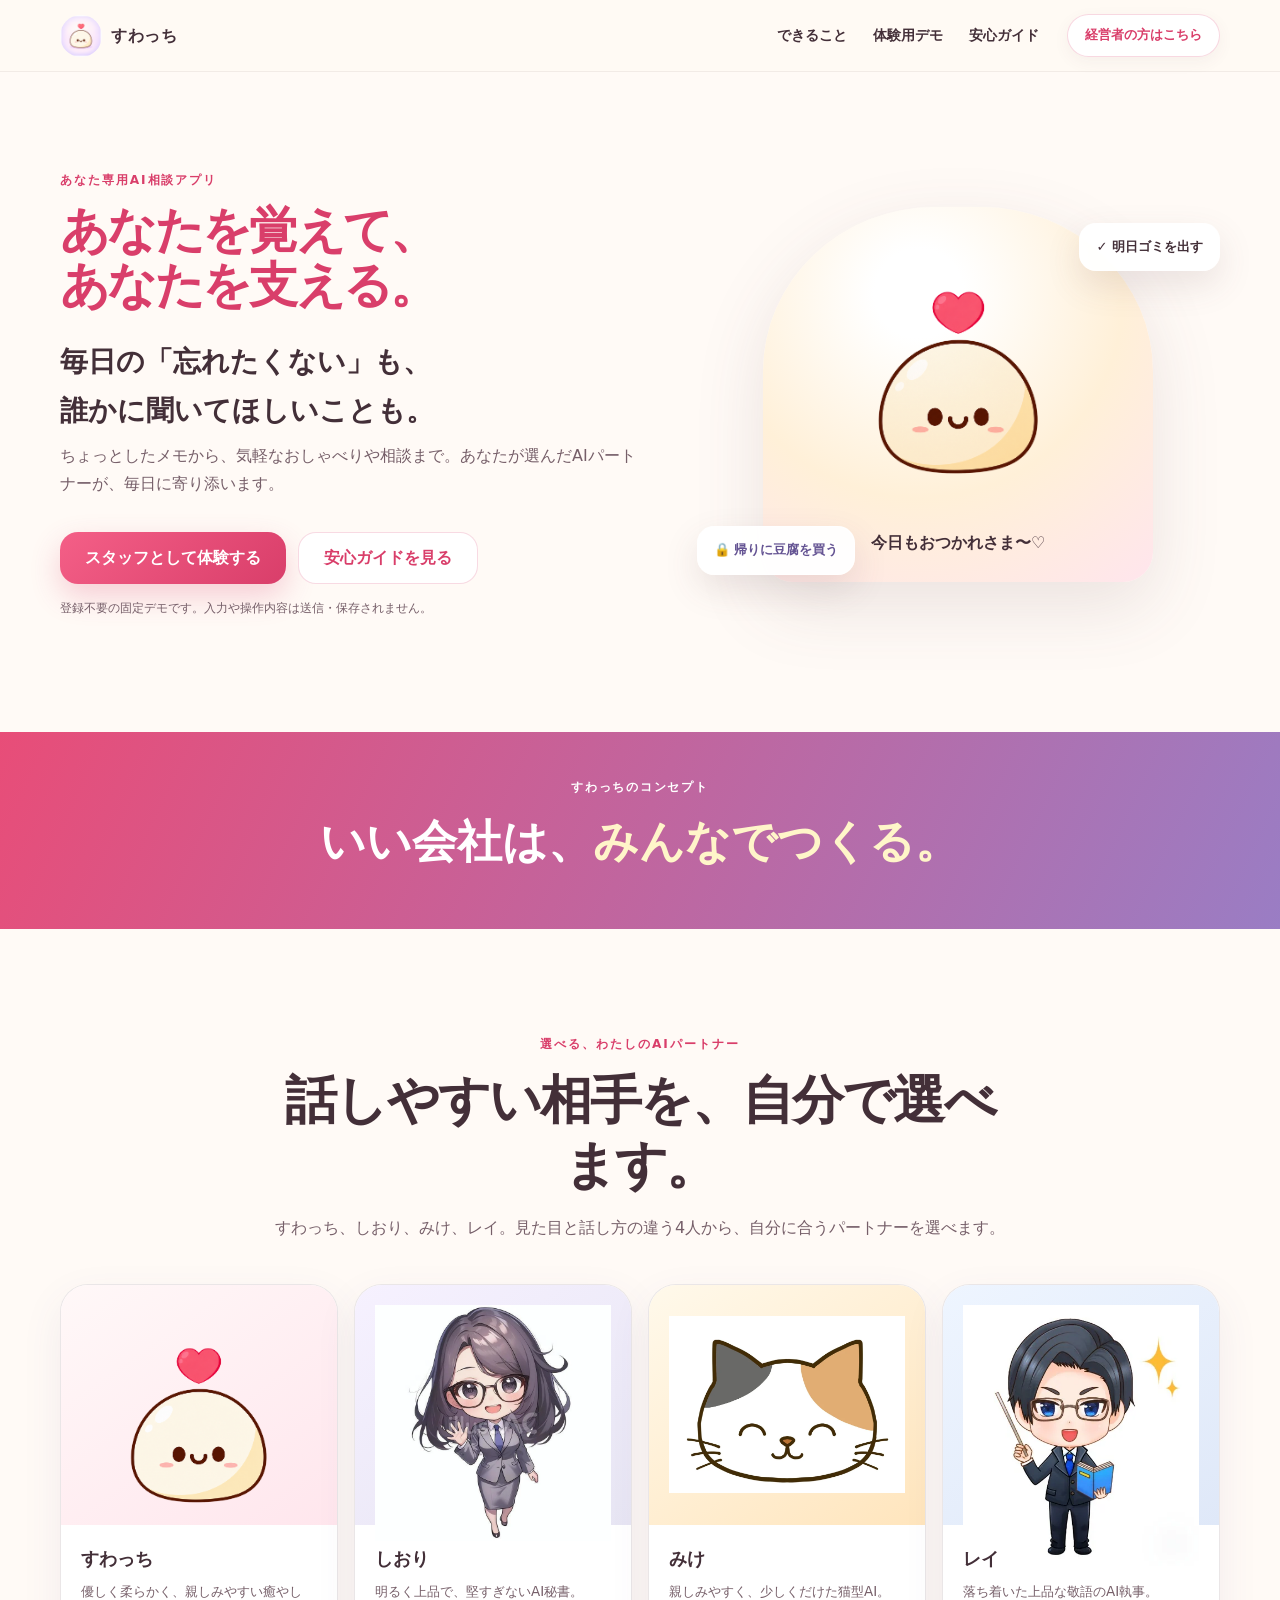
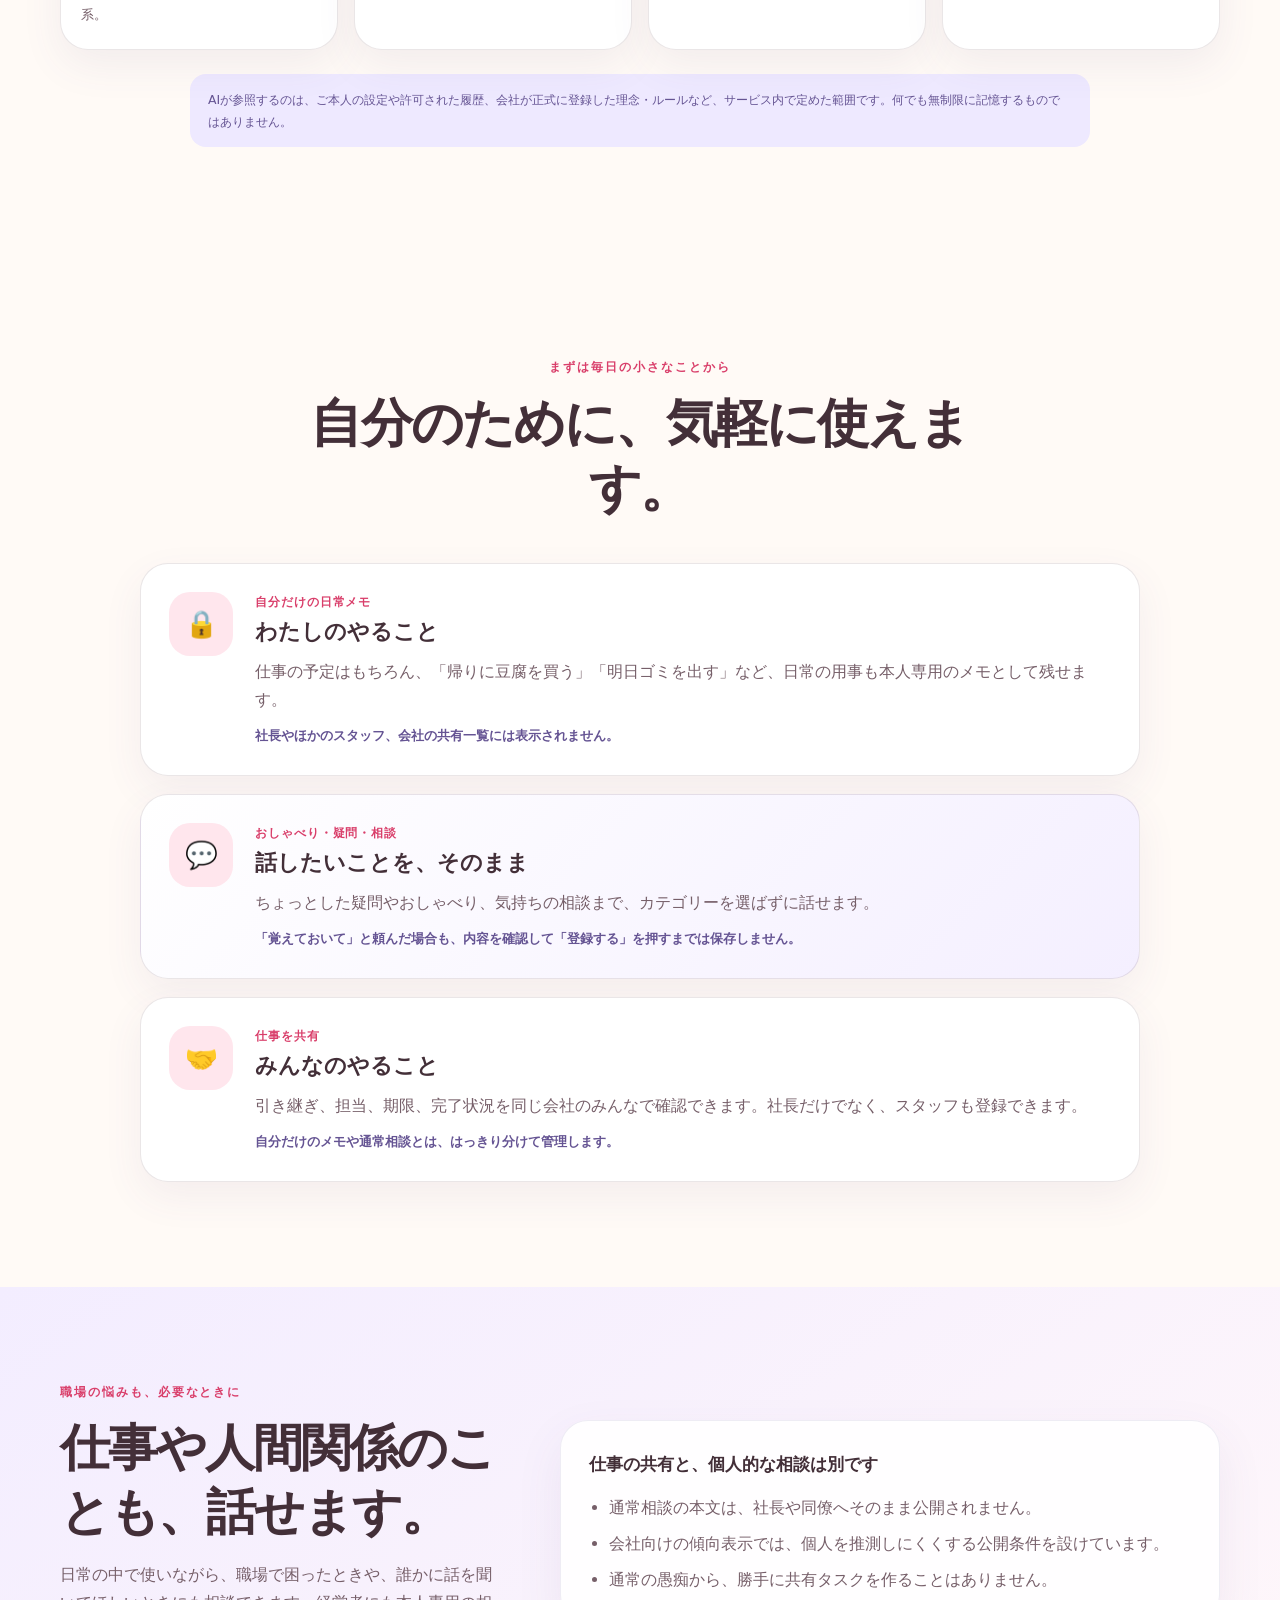
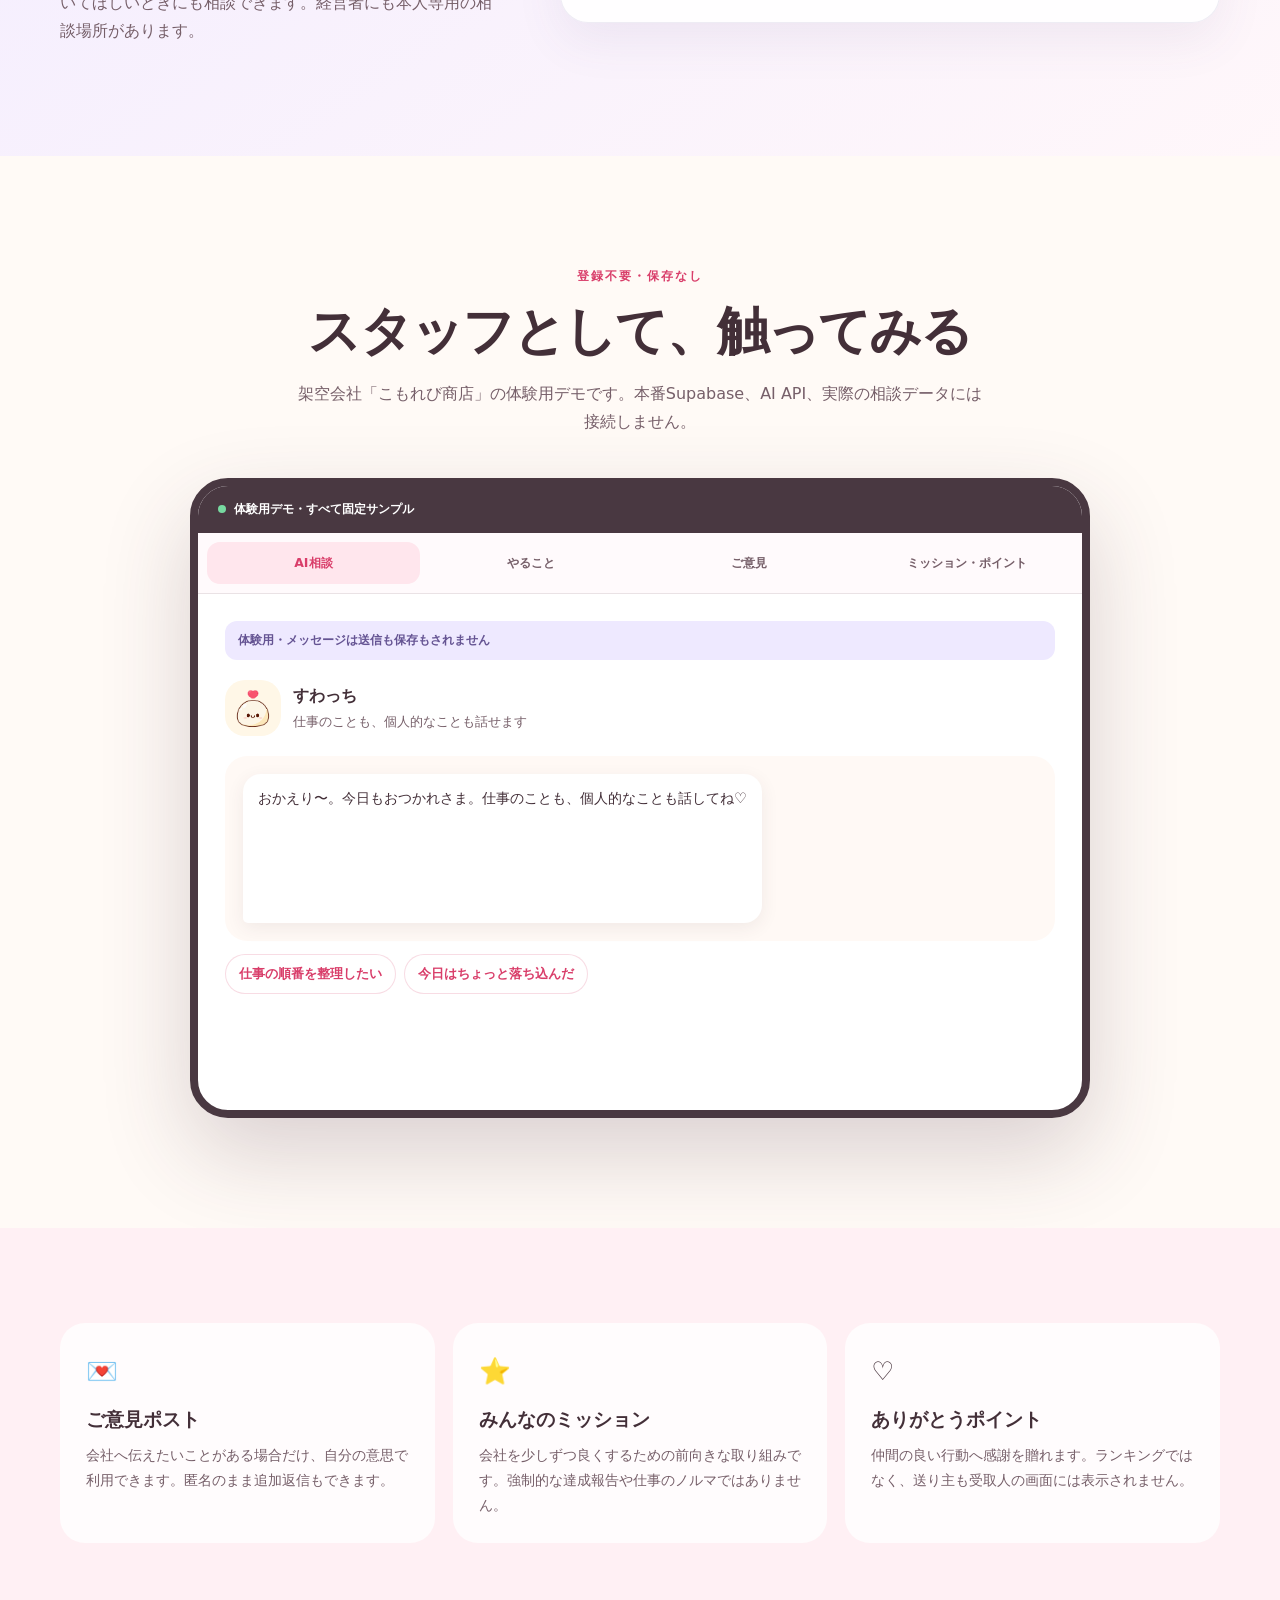
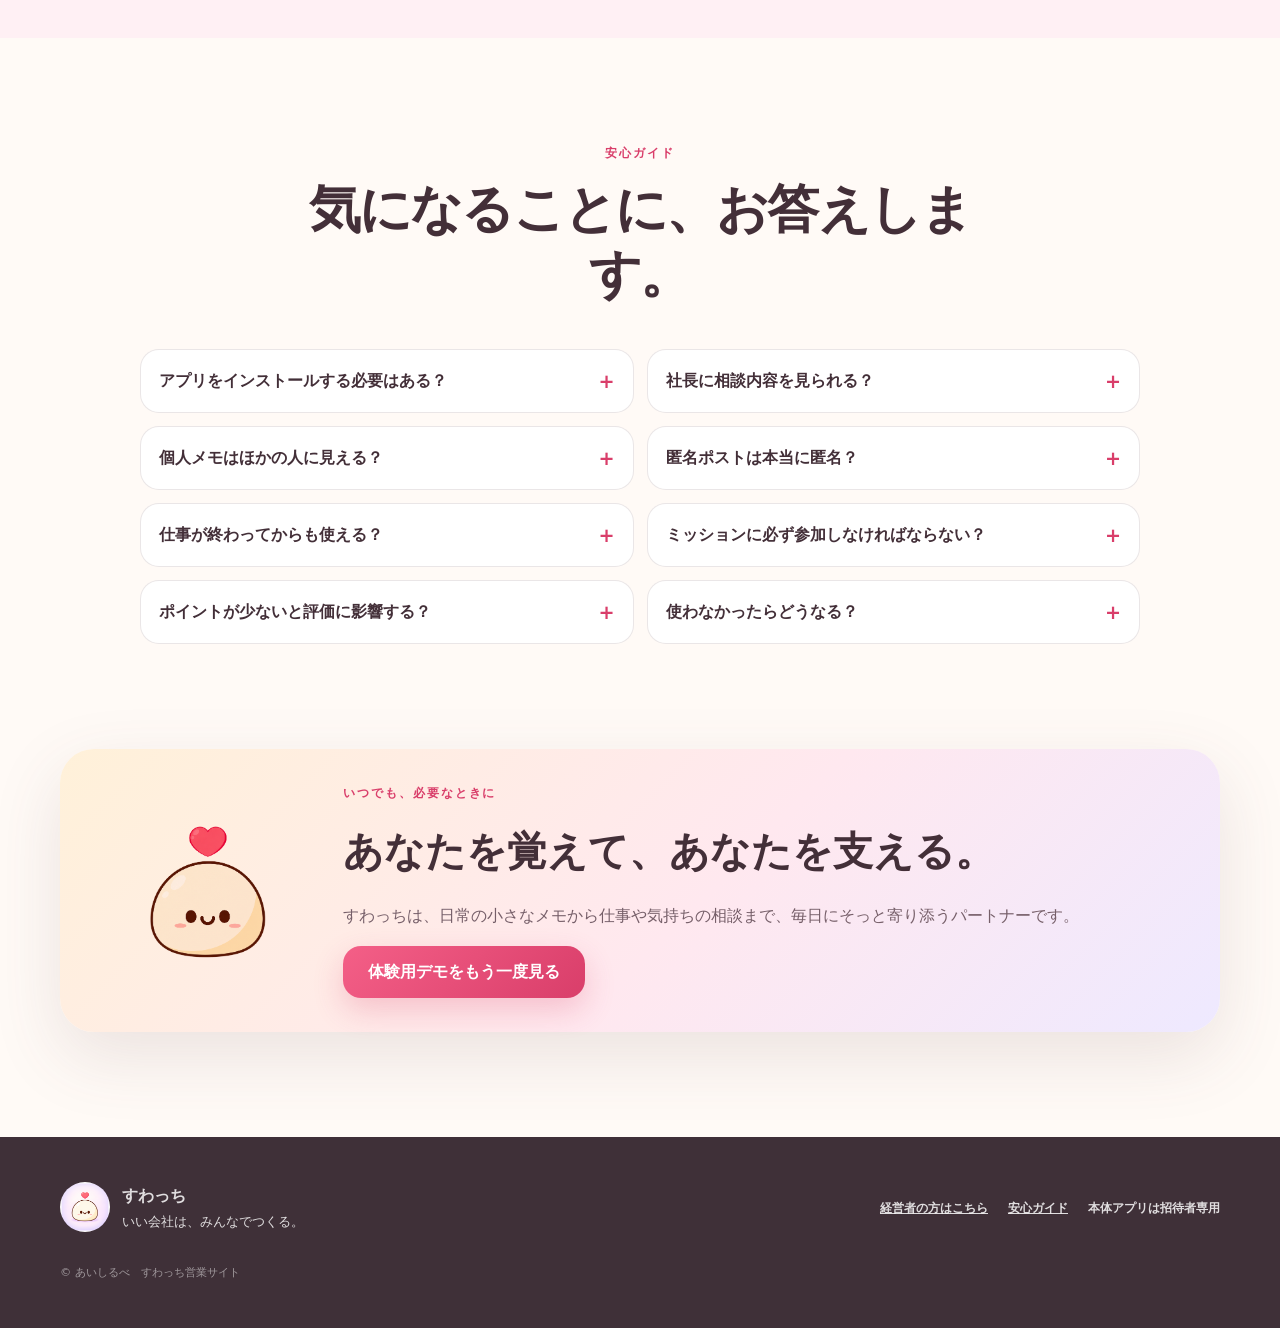
==== public/staff/index.html @ 3ebd3de8 "Refresh sales site around personal AI partner" ====
<!doctype html>
<html lang="ja">
  <head>
    <meta charset="utf-8" />
    <meta name="viewport" content="width=device-width, initial-scale=1, viewport-fit=cover" />
    <title>スタッフのみなさまへ｜あなた専用AI相談アプリ すわっち</title>
    <meta name="description" content="あなたを覚えて、あなたを支える。日常のメモ、気軽なおしゃべりや相談、仕事の共有を、選べるAIパートナーとひとつに。" />
    <meta name="theme-color" content="#fff8f4" />
    <meta property="og:type" content="website" />
    <meta property="og:locale" content="ja_JP" />
    <meta property="og:title" content="すわっち｜あなたを覚えて、あなたを支える。" />
    <meta property="og:description" content="忘れたくないことも、誰かに聞いてほしいことも。あなた専用のAIパートナーが毎日に寄り添います。" />
    <meta property="og:image" content="../assets/icon-512.png" />
    <link rel="icon" href="../assets/icon-192.png" />
    <link rel="apple-touch-icon" href="../assets/apple-touch-icon.png" />
    <link rel="stylesheet" href="../styles.css" />
    <script src="./staff-demo.js" defer></script>
  </head>
  <body class="staff-page">
    <header class="site-header staff-header">
      <a class="brand" href="#top" aria-label="スタッフ向け案内のトップへ">
        <img src="../assets/icon-192.png" alt="" />
        <span>すわっち</span>
      </a>
      <nav aria-label="スタッフ向け案内">
        <a href="#staff-features">できること</a>
        <a href="#staff-demo">体験用デモ</a>
        <a href="#staff-faq">安心ガイド</a>
      </nav>
      <a class="header-staff-link" href="../">経営者の方はこちら</a>
    </header>

    <main id="top">
      <section class="staff-hero section-shell">
        <div class="staff-hero-copy">
          <p class="eyebrow">あなた専用AI相談アプリ</p>
          <h1>あなたを覚えて、<br />あなたを支える。</h1>
          <p class="staff-hero-lead">毎日の「忘れたくない」も、<br />誰かに聞いてほしいことも。</p>
          <p class="staff-hero-note">ちょっとしたメモから、気軽なおしゃべりや相談まで。あなたが選んだAIパートナーが、毎日に寄り添います。</p>
          <div class="hero-actions">
            <a class="primary-cta" href="#staff-demo">スタッフとして体験する</a>
            <a class="secondary-cta" href="#staff-faq">安心ガイドを見る</a>
          </div>
          <p class="staff-demo-note">登録不要の固定デモです。入力や操作内容は送信・保存されません。</p>
        </div>
        <div class="staff-hero-visual" aria-hidden="true">
          <div class="staff-mascot-card"><img src="../assets/suwacchi-mascot.png" alt="" /><span>今日もおつかれさま〜♡</span></div>
          <div class="staff-float-card staff-float-task">✓ 明日ゴミを出す</div>
          <div class="staff-float-card staff-float-private">🔒 帰りに豆腐を買う</div>
        </div>
      </section>

      <section class="brand-statement">
        <p>すわっちのコンセプト</p>
        <h2>いい会社は、<span class="brand-emphasis">みんなでつくる。</span></h2>
      </section>

      <section class="partner-section section-shell" aria-labelledby="staff-partner-title">
        <div class="section-heading centered"><p class="eyebrow">選べる、わたしのAIパートナー</p><h2 id="staff-partner-title">話しやすい相手を、自分で選べます。</h2><p>すわっち、しおり、みけ、レイ。見た目と話し方の違う4人から、自分に合うパートナーを選べます。</p></div>
        <div class="partner-grid">
          <article class="partner-card partner-suwacchi"><div class="partner-image"><img src="../assets/suwacchi-mascot.png" alt="すわっち" /></div><div><h3>すわっち</h3><p>優しく柔らかく、親しみやすい癒やし系。</p></div></article>
          <article class="partner-card partner-shiori"><div class="partner-image"><img src="../assets/characters/shiori/wave.webp" alt="手を振る、しおり" /></div><div><h3>しおり</h3><p>明るく上品で、堅すぎないAI秘書。</p></div></article>
          <article class="partner-card partner-mike"><div class="partner-image"><img src="../assets/characters/mike/smile.webp" alt="笑顔のみけ" /></div><div><h3>みけ</h3><p>親しみやすく、少しくだけた猫型AI。</p></div></article>
          <article class="partner-card partner-rei"><div class="partner-image"><img src="../assets/characters/rei/book.webp" alt="本を持つレイ" /></div><div><h3>レイ</h3><p>落ち着いた上品な敬語のAI執事。</p></div></article>
        </div>
        <p class="memory-note">AIが参照するのは、ご本人の設定や許可された履歴、会社が正式に登録した理念・ルールなど、サービス内で定めた範囲です。何でも無制限に記憶するものではありません。</p>
      </section>

      <section id="staff-features" class="staff-feature-section section-shell" aria-labelledby="staff-features-title">
        <div class="section-heading centered">
          <p class="eyebrow">まずは毎日の小さなことから</p>
          <h2 id="staff-features-title">自分のために、気軽に使えます。</h2>
        </div>
        <div class="staff-feature-grid">
          <article class="staff-feature-card">
            <span class="staff-feature-icon">🔒</span>
            <div><p class="feature-kicker">自分だけの日常メモ</p><h3>わたしのやること</h3><p>仕事の予定はもちろん、「帰りに豆腐を買う」「明日ゴミを出す」など、日常の用事も本人専用のメモとして残せます。</p><small>社長やほかのスタッフ、会社の共有一覧には表示されません。</small></div>
          </article>
          <article class="staff-feature-card">
            <span class="staff-feature-icon">💬</span>
            <div><p class="feature-kicker">おしゃべり・疑問・相談</p><h3>話したいことを、そのまま</h3><p>ちょっとした疑問やおしゃべり、気持ちの相談まで、カテゴリーを選ばずに話せます。</p><small>「覚えておいて」と頼んだ場合も、内容を確認して「登録する」を押すまでは保存しません。</small></div>
          </article>
          <article class="staff-feature-card">
            <span class="staff-feature-icon">🤝</span>
            <div><p class="feature-kicker">仕事を共有</p><h3>みんなのやること</h3><p>引き継ぎ、担当、期限、完了状況を同じ会社のみんなで確認できます。社長だけでなく、スタッフも登録できます。</p><small>自分だけのメモや通常相談とは、はっきり分けて管理します。</small></div>
          </article>
        </div>
      </section>

      <section class="staff-consult-section">
        <div class="section-shell staff-consult-layout">
          <div><p class="eyebrow">職場の悩みも、必要なときに</p><h2>仕事や人間関係のことも、話せます。</h2><p>日常の中で使いながら、職場で困ったときや、誰かに話を聞いてほしいときにも相談できます。経営者にも本人専用の相談場所があります。</p></div>
          <div class="staff-boundary-card">
            <strong>仕事の共有と、個人的な相談は別です</strong>
            <ul><li>通常相談の本文は、社長や同僚へそのまま公開されません。</li><li>会社向けの傾向表示では、個人を推測しにくくする公開条件を設けています。</li><li>通常の愚痴から、勝手に共有タスクを作ることはありません。</li></ul>
          </div>
        </div>
      </section>

      <section id="staff-demo" class="section-shell demo-section staff-demo-section" aria-labelledby="staff-demo-title">
        <div class="section-heading centered">
          <p class="eyebrow">登録不要・保存なし</p>
          <h2 id="staff-demo-title">スタッフとして、触ってみる</h2>
          <p>架空会社「こもれび商店」の体験用デモです。本番Supabase、AI API、実際の相談データには接続しません。</p>
        </div>
        <div class="demo-device staff-demo-device">
          <div class="demo-label"><span></span>体験用デモ・すべて固定サンプル</div>
          <div class="demo-tabs staff-demo-tabs" role="tablist" aria-label="スタッフとして体験する機能">
            <button role="tab" aria-selected="true" data-staff-demo-tab="chat">AI相談</button>
            <button role="tab" aria-selected="false" data-staff-demo-tab="tasks">やること</button>
            <button role="tab" aria-selected="false" data-staff-demo-tab="opinion">ご意見</button>
            <button role="tab" aria-selected="false" data-staff-demo-tab="mission">ミッション・ポイント</button>
          </div>

          <div class="demo-panel" data-staff-demo-panel="chat">
            <div class="sample-banner">体験用・メッセージは送信も保存もされません</div>
            <div class="demo-chat-header"><img src="../assets/suwacchi-mascot.png" alt="" /><div><strong>すわっち</strong><small>仕事のことも、個人的なことも話せます</small></div></div>
            <div id="staff-demo-messages" class="demo-messages" aria-live="polite"></div>
            <div id="staff-demo-prompts" class="demo-prompts"></div>
          </div>

          <div class="demo-panel" data-staff-demo-panel="tasks" hidden>
            <div class="sample-banner">体験用・タスクは保存されません</div>
            <div class="staff-task-switch" role="tablist" aria-label="やることメモの種類"><button class="active" data-task-scope="shared">みんなのやること</button><button data-task-scope="personal">わたしのやること 🔒</button></div>
            <div id="staff-task-summary" class="staff-task-summary"></div>
            <div id="staff-task-list" class="staff-task-list" aria-live="polite"></div>
            <div class="staff-task-chat-example"><span>チャットから登録</span><p>「帰りに豆腐を買うのを覚えておいて」</p><button id="staff-task-draft" class="demo-button" type="button">登録案を見る</button><div id="staff-task-draft-card" class="task-draft-card" hidden></div></div>
          </div>

          <div class="demo-panel" data-staff-demo-panel="opinion" hidden>
            <div class="sample-banner">体験用・ご意見は送信されません</div>
            <h3>会社へ伝えたいときだけ使えます</h3>
            <p>匿名または記名を自分で選び、会社からの返事をこの画面で受け取るイメージです。</p>
            <div class="demo-form-row"><label><input type="radio" name="staff-demo-name" checked /> 匿名で送る</label><label><input type="radio" name="staff-demo-name" /> 名前を伝える</label></div>
            <textarea rows="4" aria-label="体験用のご意見">朝礼の連絡事項を、あとから確認できるようにしてほしいです。</textarea>
            <button id="staff-opinion-send" class="demo-button" type="button">送信を体験</button>
            <div id="staff-opinion-result" class="demo-result" hidden></div>
            <p class="careful-note">匿名を選ぶと名前は表示されません。ただし、文章や具体的な状況から本人が推測される可能性があります。</p>
          </div>

          <div class="demo-panel" data-staff-demo-panel="mission" hidden>
            <div class="sample-banner">体験用・ミッションやポイントは保存されません</div>
            <h3>みんなで、できることから</h3>
            <p>本人が希望したときだけミッション案を作り、社長または承認管理者の承認後に公開されます。</p>
            <div class="mission-card staff-mission-sample"><small>公開済みのミッション例</small><h4>使ったものを、次の人へ気持ちよく</h4><p>使い終わった道具を元の場所へ戻します。ランキングやノルマではありません。</p></div>
            <div class="staff-point-demo"><p>良い行動を見つけたら、仲間へ感謝ポイントを贈れます。受取人には送り主が表示されません。</p><label>送り先<select id="staff-point-person"><option>佐藤さん</option><option>田中さん</option></select></label><button id="staff-point-send" class="demo-button" type="button">♡ 1ポイントを贈る</button><p id="staff-point-status" class="demo-status"></p></div>
            <p class="careful-note">参加や人事評価への扱いは会社の運用ルールも確認してください。アプリがポイント数だけで人事評価を自動決定することはありません。</p>
          </div>
        </div>
      </section>

      <section class="staff-more-section">
        <div class="section-shell staff-more-grid">
          <article><span>💌</span><h3>ご意見ポスト</h3><p>会社へ伝えたいことがある場合だけ、自分の意思で利用できます。匿名のまま追加返信もできます。</p></article>
          <article><span>⭐</span><h3>みんなのミッション</h3><p>会社を少しずつ良くするための前向きな取り組みです。強制的な達成報告や仕事のノルマではありません。</p></article>
          <article><span>♡</span><h3>ありがとうポイント</h3><p>仲間の良い行動へ感謝を贈れます。ランキングではなく、送り主も受取人の画面には表示されません。</p></article>
        </div>
      </section>

      <section id="staff-faq" class="section-shell staff-faq-section" aria-labelledby="staff-faq-title">
        <div class="section-heading centered"><p class="eyebrow">安心ガイド</p><h2 id="staff-faq-title">気になることに、お答えします。</h2></div>
        <div class="staff-faq-grid">
          <details><summary>アプリをインストールする必要はある？</summary><p>ありません。ブラウザから利用できます。スマートフォンのホーム画面への追加は任意です。</p></details>
          <details><summary>社長に相談内容を見られる？</summary><p>通常相談の本文が社長や同僚へそのまま表示されることはありません。会社向けの傾向表示には、個人を推測しにくくする公開条件があります。</p></details>
          <details><summary>個人メモはほかの人に見える？</summary><p>「わたしのやること」は本人専用です。社長、ほかのスタッフ、運営者にも本文は表示されません。</p></details>
          <details><summary>匿名ポストは本当に匿名？</summary><p>匿名を選ぶと名前は会社へ表示されません。ただし、文章や出来事の内容から本人が推測される可能性はあります。書く内容を確認してから送信してください。</p></details>
          <details><summary>仕事が終わってからも使える？</summary><p>ブラウザから開ける時間であれば利用できます。勤務時間外の利用を強制する機能や、外部通知を強制する機能はありません。職場のルールと無理のない範囲で利用してください。</p></details>
          <details><summary>ミッションに必ず参加しなければならない？</summary><p>アプリ上は、強制参加や強制的な達成報告を求める仕組みではありません。会社独自の運用がある場合は、その案内も確認してください。</p></details>
          <details><summary>ポイントが少ないと評価に影響する？</summary><p>アプリがポイント数だけで人事評価を自動決定することはありません。会社での扱いが気になる場合は、導入時の運用ルールを確認してください。</p></details>
          <details><summary>使わなかったらどうなる？</summary><p>相談、個人メモ、ご意見、ミッション提案、ポイント送信は必要なときに使う機能です。使わなかったことだけを理由にアプリが評価を下げることはありません。</p></details>
        </div>
      </section>

      <section class="staff-closing-section">
        <div class="section-shell staff-closing-card"><img src="../assets/suwacchi-mascot.png" alt="" /><div><p class="eyebrow">いつでも、必要なときに</p><h2>あなたを覚えて、あなたを支える。</h2><p>すわっちは、日常の小さなメモから仕事や気持ちの相談まで、毎日にそっと寄り添うパートナーです。</p><a class="primary-cta" href="#staff-demo">体験用デモをもう一度見る</a></div></div>
      </section>
    </main>

    <footer>
      <div class="footer-brand"><img src="../assets/icon-192.png" alt="" /><div><strong>すわっち</strong><small>いい会社は、みんなでつくる。</small></div></div>
      <div class="footer-links"><a href="../">経営者の方はこちら</a><a href="#staff-faq">安心ガイド</a><span>本体アプリは招待者専用</span></div>
      <p>© あいしるべ　すわっち営業サイト</p>
    </footer>
  </body>
</html>
---- public/styles.css ----
:root {
  --pink: #f45f87;
  --pink-deep: #d93e6a;
  --pink-soft: #ffe6ed;
  --cream: #fffaf4;
  --lavender: #eee9ff;
  --purple: #7669a7;
  --ink: #432f38;
  --muted: #765f69;
  --line: rgba(92, 61, 74, .13);
  --shadow: 0 24px 70px rgba(102, 66, 80, .13);
}

* { box-sizing: border-box; }
html { scroll-behavior: smooth; }
body { margin: 0; color: var(--ink); background: var(--cream); font-family: "Hiragino Sans", "Yu Gothic", system-ui, sans-serif; line-height: 1.75; }
button, input, textarea, select { font: inherit; }
a { color: inherit; }
img { display: block; max-width: 100%; }
[hidden] { display: none !important; }

.site-header { position: sticky; z-index: 20; top: 0; display: flex; align-items: center; gap: 28px; min-height: 72px; padding: 10px max(20px, calc((100vw - 1160px) / 2)); background: rgba(255, 250, 244, .88); border-bottom: 1px solid rgba(92, 61, 74, .08); backdrop-filter: blur(16px); }
.brand { display: inline-flex; align-items: center; gap: 9px; margin-right: auto; text-decoration: none; font-weight: 800; letter-spacing: .04em; }
.brand img { width: 42px; height: 42px; border-radius: 50%; }
.site-header nav { display: flex; gap: 26px; font-size: .86rem; font-weight: 700; }
.site-header nav a, .header-login, .header-staff-link { text-decoration: none; }
.site-header nav a:hover { color: var(--pink-deep); }
.header-login { padding: 9px 17px; border: 1px solid rgba(217, 62, 106, .25); border-radius: 999px; color: var(--pink-deep); font-size: .83rem; font-weight: 800; background: #fff; }
.header-login-disabled { cursor: default; white-space: nowrap; }
.header-staff-link { flex: 0 0 auto; padding: 9px 17px; border: 1px solid rgba(217,62,106,.2); border-radius: 999px; color: var(--pink-deep); background: #fff; box-shadow: 0 5px 16px rgba(102,66,80,.06); font-size: .82rem; font-weight: 900; white-space: nowrap; }
.header-staff-link:hover { transform: translateY(-1px); box-shadow: 0 8px 20px rgba(102,66,80,.1); }

.section-shell { width: min(1160px, calc(100% - 40px)); margin-inline: auto; }
.hero { display: grid; grid-template-columns: 1.02fr .98fr; align-items: center; min-height: 690px; padding-block: 70px 90px; }
.eyebrow { margin: 0 0 12px; color: var(--pink-deep); font-size: .76rem; font-weight: 900; letter-spacing: .16em; text-transform: uppercase; }
.hero h1 { margin: 0; font-size: clamp(2.65rem, 3.5vw, 4.25rem); line-height: 1.1; letter-spacing: -.05em; }
.hero h1 span { color: var(--pink-deep); }
.hero-title .heading-line { display: block; }
.hero-lead { margin: 28px 0 6px; font-size: clamp(1.25rem, 2.2vw, 1.7rem); font-weight: 800; }
.hero-note { max-width: 620px; margin: 0; color: var(--muted); }
.hero-actions { display: flex; flex-wrap: wrap; gap: 12px; margin-top: 34px; }
.primary-cta, .secondary-cta { display: inline-flex; align-items: center; justify-content: center; min-height: 52px; padding: 11px 25px; border-radius: 18px; font-weight: 900; text-decoration: none; transition: transform .2s, box-shadow .2s; }
.primary-cta { border: 0; color: #fff; background: linear-gradient(135deg, var(--pink), var(--pink-deep)); box-shadow: 0 12px 30px rgba(217, 62, 106, .24); cursor: pointer; }
.secondary-cta { color: var(--pink-deep); border: 1px solid rgba(217, 62, 106, .19); background: #fff; }
.primary-cta:hover, .secondary-cta:hover { transform: translateY(-2px); }
.primary-cta.full { width: 100%; }
.trust-row { display: flex; flex-wrap: wrap; gap: 10px 20px; margin-top: 24px; color: var(--muted); font-size: .78rem; font-weight: 700; }
.trust-row span::before { content: "✓"; margin-right: 7px; color: var(--pink-deep); }

.hero-visual { position: relative; min-height: 490px; display: grid; place-items: center; isolation: isolate; }
.mascot-halo { width: min(390px, 82vw); aspect-ratio: 1; display: grid; place-items: center; border-radius: 48% 52% 45% 55%; background: radial-gradient(circle at 35% 28%, #fff 0 8%, #ffefcf 44%, #ffdfe8 100%); box-shadow: var(--shadow); animation: float 4.6s ease-in-out infinite; }
.mascot-halo img { width: 78%; border-radius: 44%; mix-blend-mode: multiply; }
.hero-orbit { position: absolute; z-index: -1; border-radius: 50%; border: 1px dashed rgba(217, 62, 106, .25); }
.orbit-one { width: 460px; height: 460px; animation: spin 26s linear infinite; }
.orbit-two { width: 350px; height: 350px; border-color: rgba(118, 105, 167, .25); animation: spin 19s linear infinite reverse; }
.speech-card { position: absolute; padding: 12px 17px; border: 1px solid rgba(255,255,255,.7); border-radius: 17px; background: rgba(255,255,255,.91); box-shadow: 0 14px 35px rgba(102,66,80,.12); font-size: .82rem; font-weight: 800; }
.speech-one { top: 60px; right: 0; }
.speech-two { left: 0; bottom: 74px; }
@keyframes float { 0%,100% { transform: translateY(0) rotate(-1deg); } 50% { transform: translateY(-14px) rotate(1deg); } }
@keyframes spin { to { transform: rotate(360deg); } }

.brand-statement { padding: 44px 20px 48px; text-align: center; color: #fff; background: linear-gradient(115deg, #e84d78, #9a7dc4); }
.brand-statement p { margin: 0; font-size: .78rem; font-weight: 800; letter-spacing: .14em; }
.brand-statement h2 { margin: 5px 0 0; font-size: clamp(1.7rem, 4vw, 2.8rem); }
.brand-statement h2 .brand-emphasis { color: #fff5c9; }

.partner-section { padding-block: 105px; }
.partner-section .section-heading { max-width: 760px; }
.partner-grid { display: grid; grid-template-columns: repeat(4, minmax(0, 1fr)); gap: 16px; }
.partner-card { overflow: hidden; border: 1px solid var(--line); border-radius: 28px; background: #fff; box-shadow: 0 15px 42px rgba(93,76,123,.08); }
.partner-image { display: grid; place-items: center; height: 240px; padding: 20px; background: linear-gradient(145deg, #fff8fb, #f3edff); }
.partner-image img { width: 100%; height: 100%; object-fit: contain; }
.partner-suwacchi .partner-image { background: linear-gradient(145deg, #fff8f8, #ffe6ed); }
.partner-shiori .partner-image { background: linear-gradient(145deg, #f6f1ff, #e7e5f3); }
.partner-mike .partner-image { background: linear-gradient(145deg, #fff9eb, #ffe5bd); }
.partner-rei .partner-image { background: linear-gradient(145deg, #eef5ff, #dfe8f8); }
.partner-card > div:last-child { padding: 18px 20px 22px; }
.partner-card h3 { margin: 0 0 5px; font-size: 1.15rem; }
.partner-card p { margin: 0; color: var(--muted); font-size: .84rem; }
.memory-note { max-width: 900px; margin: 24px auto 0; padding: 15px 18px; border-radius: 16px; color: #655493; background: var(--lavender); font-size: .78rem; }

.task-feature-section { padding-block: 105px; background: linear-gradient(145deg, #fff7fa, #f3edff); }
.task-feature-layout { display: grid; grid-template-columns: .78fr 1.22fr; gap: 55px; align-items: start; }
.task-feature-copy { position: sticky; top: 105px; }
.task-feature-copy h2 { margin: 0 0 18px; font-size: clamp(1.8rem, 3.5vw, 2.7rem); line-height: 1.35; letter-spacing: -.035em; }
.task-feature-copy > p:last-child { color: var(--muted); }
.task-feature-grid { display: grid; grid-template-columns: 1fr 1fr; gap: 14px; }
.task-feature-grid article { padding: 21px; border: 1px solid rgba(217,62,106,.12); border-radius: 23px; background: rgba(255,255,255,.9); box-shadow: 0 12px 30px rgba(102,66,80,.06); }
.task-feature-grid article > span { display: grid; place-items: center; width: 42px; height: 42px; margin-bottom: 12px; border-radius: 14px; background: var(--pink-soft); }
.task-feature-grid strong { display: block; line-height: 1.5; }
.task-feature-grid p { margin: 7px 0 0; color: var(--muted); font-size: .83rem; }
.task-privacy-line { grid-column: 1 / -1; margin: 4px 0 0; padding: 15px 17px; border-radius: 16px; color: #655493; background: rgba(255,255,255,.72); font-size: .78rem; }

.worries { padding-block: 108px; }
.section-heading { max-width: 690px; margin-bottom: 42px; }
.section-heading.centered { margin-inline: auto; text-align: center; }
.section-heading h2, .trial-section h2, .apply-copy h2, .privacy-section h2 { margin: 0 0 13px; font-size: clamp(2rem, 4.2vw, 3.25rem); line-height: 1.25; letter-spacing: -.035em; }
.mobile-balanced-heading { text-wrap: balance; }
.section-heading > p:last-child { color: var(--muted); }
.worry-grid { display: grid; grid-template-columns: repeat(4, 1fr); gap: 14px; }
.worry-grid article { min-height: 150px; padding: 20px; border: 1px solid var(--line); border-radius: 24px; background: #fff; box-shadow: 0 12px 30px rgba(102,66,80,.06); }
.worry-grid span { color: var(--pink); font-size: .72rem; font-weight: 900; }
.worry-grid p { margin: 24px 0 0; font-weight: 800; line-height: 1.55; }
.careful-note { color: var(--muted); font-size: .78rem; }
.worries > .careful-note { margin-top: 20px; }

.feature-section { padding-block: 105px; background: linear-gradient(180deg, #f4efff, #fffafa); }
.feature-grid { display: grid; grid-template-columns: repeat(3, 1fr); gap: 18px; }
.feature-card { display: flex; gap: 16px; min-height: 190px; padding: 25px; border: 1px solid rgba(118,105,167,.12); border-radius: 28px; background: rgba(255,255,255,.86); box-shadow: 0 15px 40px rgba(93,76,123,.07); }
.feature-card.feature-main { grid-column: span 2; background: linear-gradient(135deg, #fff, #ffe9f0); }
.feature-icon { flex: 0 0 48px; display: grid; place-items: center; width: 48px; height: 48px; border-radius: 16px; background: var(--pink-soft); font-size: 1.35rem; }
.feature-card h3 { margin: 3px 0 8px; font-size: 1.08rem; }
.feature-card p { margin: 0; color: var(--muted); font-size: .9rem; }

.demo-section { padding-block: 110px; }
.demo-device { overflow: hidden; max-width: 900px; min-height: 590px; margin: 0 auto; border: 8px solid #493841; border-radius: 38px; background: #fff; box-shadow: 0 35px 90px rgba(71,45,58,.2); }
.demo-label { display: flex; align-items: center; gap: 8px; padding: 13px 20px; color: #fff; background: #493841; font-size: .75rem; font-weight: 800; }
.demo-label span { width: 8px; height: 8px; border-radius: 50%; background: #77d9a0; }
.demo-tabs { display: grid; grid-template-columns: repeat(5, 1fr); padding: 9px; gap: 5px; border-bottom: 1px solid var(--line); background: #fffafc; }
.demo-tabs button { padding: 10px 5px; border: 0; border-radius: 13px; color: var(--muted); background: transparent; font-size: .78rem; font-weight: 800; cursor: pointer; }
.demo-tabs button[aria-selected="true"] { color: var(--pink-deep); background: var(--pink-soft); }
.demo-panel { padding: 27px; }
.demo-role-switch { display: inline-flex; gap: 4px; padding: 4px; border-radius: 13px; background: #f4f0f2; }
.demo-role-switch button { padding: 7px 13px; border: 0; border-radius: 10px; color: var(--muted); background: transparent; font-weight: 800; cursor: pointer; }
.demo-role-switch button.active { color: var(--pink-deep); background: #fff; box-shadow: 0 4px 12px rgba(60,40,50,.08); }
.demo-chat-header { display: flex; align-items: center; gap: 12px; margin: 20px 0; }
.demo-chat-header img { width: 56px; height: 56px; object-fit: cover; border-radius: 20px; background: #fff7e7; }
.demo-chat-header small { display: block; color: var(--muted); }
.demo-messages { display: grid; gap: 10px; min-height: 185px; padding: 18px; border-radius: 22px; background: #fff9f5; }
.mini-bubble { max-width: 82%; padding: 12px 15px; border-radius: 18px; font-size: .9rem; }
.mini-bubble.bot { justify-self: start; border-bottom-left-radius: 5px; background: #fff; box-shadow: 0 5px 18px rgba(80,50,60,.08); }
.mini-bubble.user { justify-self: end; border-bottom-right-radius: 5px; color: #fff; background: var(--pink); }
.demo-prompts { display: flex; flex-wrap: wrap; gap: 8px; margin-top: 13px; }
.demo-prompts button, .demo-actions button { padding: 8px 13px; border: 1px solid rgba(217,62,106,.18); border-radius: 999px; color: var(--pink-deep); background: #fff; font-size: .8rem; font-weight: 800; cursor: pointer; }
.sample-banner { margin-bottom: 20px; padding: 9px 13px; border-radius: 12px; color: #655493; background: var(--lavender); font-size: .75rem; font-weight: 800; }
.report-theme { display: grid; gap: 3px; margin: 18px 0; padding: 18px; border-radius: 18px; background: var(--pink-soft); }
.report-theme small { color: var(--pink-deep); font-weight: 800; }
.sample-bars { display: grid; gap: 12px; margin: 24px 0; }
.sample-bars > div { display: grid; grid-template-columns: 85px 1fr 45px; align-items: center; gap: 10px; font-size: .82rem; }
.sample-bars i { overflow: hidden; height: 12px; border-radius: 99px; background: #f0eaed; }
.sample-bars b { display: block; height: 100%; border-radius: inherit; background: linear-gradient(90deg, var(--pink), #a98bd1); }
.sample-bars em { font-style: normal; font-weight: 800; text-align: right; }
.report-advice, .demo-result, .mission-card { padding: 17px; border: 1px solid var(--line); border-radius: 18px; background: #fff; }
.report-advice p, .demo-result p { margin-bottom: 0; }
.demo-panel textarea, .demo-panel select, .application-form input, .application-form textarea { width: 100%; border: 1px solid var(--line); border-radius: 14px; color: var(--ink); background: #fff; outline: none; }
.demo-panel textarea, .application-form input, .application-form textarea { padding: 12px 13px; }
.demo-panel textarea:focus, .demo-panel select:focus, .application-form input:focus, .application-form textarea:focus { border-color: var(--pink); box-shadow: 0 0 0 3px rgba(244,95,135,.12); }
.demo-form-row { display: flex; gap: 16px; margin-bottom: 13px; }
.demo-button { margin-top: 13px; padding: 10px 18px; border: 0; border-radius: 13px; color: #fff; background: var(--pink); font-weight: 900; cursor: pointer; }
.mission-card { margin-top: 15px; background: #fffaf2; }
.mission-card small { color: var(--pink-deep); font-weight: 800; }
.mission-card h4 { margin: 5px 0; font-size: 1.1rem; }
.demo-actions { display: flex; gap: 8px; margin-top: 15px; }
.demo-status { color: var(--pink-deep); font-size: .84rem; font-weight: 800; }
.demo-panel > label { display: block; margin: 12px 0; font-size: .84rem; font-weight: 800; }
.demo-panel select { margin-top: 5px; padding: 10px; }
.point-chip { display: inline-block; padding: 8px 13px; border-radius: 99px; color: var(--pink-deep); background: var(--pink-soft); font-weight: 900; }

.trial-section { padding-block: 105px; color: #fff; background: linear-gradient(120deg, #554358, #7c6898); }
.trial-layout { display: grid; grid-template-columns: 1fr .85fr; align-items: center; gap: 70px; }
.trial-section .eyebrow { color: #ffd7e2; }
.trial-lead { color: rgba(255,255,255,.8); font-size: 1.02rem; }
.trial-lead strong { display: inline-block; margin-top: 10px; color: #fff; font-size: 1.2rem; }
.trial-card { padding: 34px; border: 1px solid rgba(255,255,255,.3); border-radius: 31px; color: var(--ink); background: #fff; box-shadow: 0 25px 70px rgba(28,15,35,.23); }
.trial-price { display: flex; align-items: center; gap: 10px; color: var(--pink-deep); }
.trial-price strong { font-size: 4rem; line-height: 1; }
.trial-price span { font-weight: 900; line-height: 1.25; }
.trial-card ul { margin: 24px 0; padding: 0; list-style: none; columns: 2; }
.trial-card li { break-inside: avoid; margin-bottom: 9px; font-size: .85rem; }
.trial-card li::before { content: "✓"; margin-right: 7px; color: var(--pink); font-weight: 900; }

.full-report { display: grid; grid-template-columns: 1.1fr .9fr; align-items: center; gap: 60px; padding-block: 110px; }
.full-report h2 { font-size: clamp(1.7rem, 3.2vw, 2.55rem); line-height: 1.45; }
.full-report-copy > p { color: var(--muted); }
.full-report-copy small { color: var(--muted); }
.report-preview { display: grid; gap: 11px; padding: 27px; border-radius: 30px; background: linear-gradient(145deg, #fff, #f3edff); box-shadow: var(--shadow); }
.report-preview > span { color: var(--purple); font-size: .72rem; font-weight: 900; letter-spacing: .12em; }
.report-preview > div { padding: 14px; border-radius: 15px; background: rgba(255,255,255,.8); }
.report-preview p { margin: 2px 0 0; color: var(--muted); font-size: .8rem; }

.apply-section { padding-block: 110px; background: #fff0f4; }
.apply-layout { display: grid; grid-template-columns: .85fr 1.15fr; gap: 70px; align-items: start; }
.apply-copy { position: sticky; top: 105px; }
.apply-copy > p { color: var(--muted); }
.privacy-box { margin-top: 28px; padding: 19px; border-radius: 20px; background: rgba(255,255,255,.7); }
.privacy-box p { margin: 5px 0 0; color: var(--muted); font-size: .82rem; }
.application-form { display: grid; grid-template-columns: 1fr 1fr; gap: 17px; padding: 30px; border-radius: 30px; background: #fff; box-shadow: var(--shadow); }
.application-form label { font-size: .82rem; font-weight: 900; }
.application-form label span { margin-left: 7px; color: var(--pink-deep); font-size: .68rem; }
.application-form label small { margin-left: 7px; color: var(--muted); font-weight: 500; }
.application-form input, .application-form textarea { display: block; margin-top: 5px; }
.application-form label:has(textarea), .application-form .consent, .application-form button, .form-status { grid-column: 1 / -1; }
.application-form .consent { display: flex; align-items: flex-start; gap: 9px; font-weight: 500; }
.application-form .consent input { width: auto; margin-top: 6px; }
.application-form .consent span { margin: 0; color: var(--ink); font-size: .78rem; }
.honeypot { position: absolute; width: 1px; height: 1px; margin: -1px; overflow: hidden; clip: rect(0 0 0 0); clip-path: inset(50%); white-space: nowrap; }
.form-status { min-height: 1.5em; margin: 0; color: var(--pink-deep); font-size: .84rem; font-weight: 800; }
.application-prelaunch { display: block; }
.application-prelaunch h3 { margin: 14px 0 8px; font-size: clamp(1.25rem, 3vw, 1.65rem); line-height: 1.45; }
.application-prelaunch p { margin: 0 0 24px; color: var(--muted); }
.application-prelaunch .primary-cta:disabled { opacity: .62; cursor: not-allowed; box-shadow: none; }
.prelaunch-badge { display: inline-flex; padding: 6px 12px; border-radius: 999px; color: var(--purple); background: var(--lavender); font-size: .74rem; font-weight: 900; }

.privacy-section { padding-block: 100px; }
.privacy-section > div:first-child { display: grid; grid-template-columns: .5fr 1.5fr; align-items: end; gap: 40px; }
.privacy-grid { display: grid; grid-template-columns: repeat(3, 1fr); gap: 15px; margin-top: 30px; }
.privacy-grid article { padding: 23px; border: 1px solid var(--line); border-radius: 22px; background: #fff; }
.privacy-grid h3 { margin-top: 0; }
.privacy-grid p { margin-bottom: 0; color: var(--muted); font-size: .85rem; }
.draft-note { padding: 13px 16px; border-radius: 13px; color: #655493; background: var(--lavender); font-size: .78rem; }

/* Staff guide */
.staff-page { overflow-x: hidden; background: #fffaf6; }
.staff-hero { display: grid; grid-template-columns: 1fr .9fr; align-items: center; gap: 55px; min-height: 660px; padding-block: 75px 90px; }
.staff-hero h1 { max-width: 700px; margin: 0; color: var(--pink-deep); font-size: clamp(3rem, 3.8vw, 4.4rem); line-height: 1.12; letter-spacing: -.055em; }
.staff-hero-lead { margin: 25px 0 7px; font-size: clamp(1.25rem, 2.3vw, 1.75rem); font-weight: 900; }
.staff-hero-note { max-width: 650px; margin: 0; color: var(--muted); }
.staff-demo-note { margin: 14px 0 0; color: var(--muted); font-size: .76rem; }
.staff-hero-visual { position: relative; min-width: 0; min-height: 470px; display: grid; place-items: center; }
.staff-mascot-card { width: min(390px, 88%); padding: 34px 32px 25px; border-radius: 44% 44% 30px 30px; text-align: center; background: radial-gradient(circle at 40% 23%, #fff 0 12%, #fff0d8 55%, #ffe5ed 100%); box-shadow: var(--shadow); animation: float 4.8s ease-in-out infinite; }
.staff-mascot-card img { width: 85%; margin: 0 auto; border-radius: 42%; mix-blend-mode: multiply; }
.staff-mascot-card span { display: block; margin-top: 10px; font-weight: 900; }
.staff-float-card { position: absolute; max-width: 230px; padding: 12px 16px; border: 1px solid rgba(255,255,255,.75); border-radius: 17px; background: rgba(255,255,255,.94); box-shadow: 0 14px 35px rgba(102,66,80,.13); font-size: .82rem; font-weight: 900; }
.staff-float-task { top: 63px; right: 0; }
.staff-float-private { bottom: 55px; left: 0; color: #655493; }
.staff-feature-section { padding-block: 105px; }
.staff-feature-grid { display: grid; gap: 18px; max-width: 1000px; margin-inline: auto; }
.staff-feature-card { display: grid; grid-template-columns: 64px 1fr; gap: 22px; padding: 28px; border: 1px solid var(--line); border-radius: 28px; background: #fff; box-shadow: 0 15px 40px rgba(93,76,123,.07); }
.staff-feature-card:nth-child(2) { background: linear-gradient(135deg, #fff, #f4efff); }
.staff-feature-icon { display: grid; place-items: center; width: 64px; height: 64px; border-radius: 21px; background: var(--pink-soft); font-size: 1.65rem; }
.staff-feature-card h3 { margin: 0 0 7px; font-size: 1.35rem; }
.staff-feature-card p:not(.feature-kicker) { margin: 0; color: var(--muted); }
.staff-feature-card small { display: block; margin-top: 10px; color: #655493; font-weight: 700; }
.feature-kicker { margin: 0 0 1px; color: var(--pink-deep); font-size: .72rem; font-weight: 900; letter-spacing: .08em; }
.staff-consult-section { padding-block: 95px; background: linear-gradient(145deg, #f3edff, #fff7fa); }
.staff-consult-layout { display: grid; grid-template-columns: .8fr 1.2fr; align-items: center; gap: 60px; }
.staff-consult-layout h2 { margin: 0 0 14px; font-size: clamp(2rem, 4vw, 3.1rem); line-height: 1.3; letter-spacing: -.04em; }
.staff-consult-layout > div:first-child > p:last-child { color: var(--muted); }
.staff-boundary-card { padding: 28px; border: 1px solid rgba(118,105,167,.12); border-radius: 28px; background: rgba(255,255,255,.9); box-shadow: 0 18px 48px rgba(93,76,123,.08); }
.staff-boundary-card strong { font-size: 1.08rem; }
.staff-boundary-card ul { margin: 15px 0 0; padding-left: 1.25em; color: var(--muted); }
.staff-boundary-card li + li { margin-top: 8px; }
.staff-demo-section { padding-block: 110px; }
.staff-demo-device { min-height: 640px; }
.staff-demo-tabs { grid-template-columns: repeat(4, 1fr); }
.staff-task-switch { display: inline-flex; max-width: 100%; gap: 5px; margin-bottom: 16px; padding: 5px; border-radius: 15px; background: #f3eef1; }
.staff-task-switch button { padding: 9px 15px; border: 0; border-radius: 11px; color: var(--muted); background: transparent; font-size: .82rem; font-weight: 900; cursor: pointer; }
.staff-task-switch button.active { color: var(--pink-deep); background: #fff; box-shadow: 0 5px 14px rgba(60,40,50,.08); }
.staff-task-summary { margin-bottom: 13px; color: #655493; font-size: .78rem; font-weight: 800; }
.staff-task-list { display: grid; gap: 10px; }
.staff-task-list article { display: flex; align-items: center; gap: 13px; padding: 14px; border: 1px solid var(--line); border-radius: 17px; background: #fff; }
.staff-task-list article > div { min-width: 0; }
.staff-task-list strong, .staff-task-list small { display: block; }
.staff-task-list small { color: var(--muted); }
.staff-task-list span { display: inline-flex; margin-top: 5px; padding: 2px 8px; border-radius: 99px; color: var(--pink-deep); background: var(--pink-soft); font-size: .67rem; font-weight: 900; }
.staff-task-check { flex: 0 0 36px; width: 36px; height: 36px; border: 1px solid rgba(217,62,106,.25); border-radius: 12px; color: transparent; background: #fff8fa; cursor: pointer; }
.staff-task-list article.is-complete { opacity: .6; }
.staff-task-list article.is-complete strong { text-decoration: line-through; }
.staff-task-list article.is-complete .staff-task-check { color: #fff; background: var(--pink); }
.staff-task-chat-example { margin-top: 19px; padding: 17px; border-radius: 19px; background: #fff8f1; }
.staff-task-chat-example > span { color: var(--pink-deep); font-size: .72rem; font-weight: 900; }
.staff-task-chat-example > p { margin: 5px 0 0; font-weight: 800; }
.task-draft-card { margin-top: 14px; padding: 16px; border: 1px solid rgba(217,62,106,.15); border-radius: 17px; background: #fff; }
.task-draft-card p { margin: 6px 0 0; color: var(--muted); }
.staff-mission-sample { margin-bottom: 18px; }
.staff-point-demo { padding: 18px; border-radius: 20px; background: #fff8fa; }
.staff-point-demo > p:first-child { margin-top: 0; }
.staff-point-demo label { display: block; font-size: .82rem; font-weight: 900; }
.staff-point-demo select { width: 100%; margin-top: 5px; padding: 10px; border: 1px solid var(--line); border-radius: 13px; background: #fff; }
.staff-more-section { padding-block: 95px; background: #fff0f4; }
.staff-more-grid { display: grid; grid-template-columns: repeat(3, 1fr); gap: 18px; }
.staff-more-grid article { padding: 26px; border-radius: 25px; background: rgba(255,255,255,.82); }
.staff-more-grid article > span { font-size: 1.6rem; }
.staff-more-grid h3 { margin: 10px 0 7px; }
.staff-more-grid p { margin: 0; color: var(--muted); font-size: .88rem; }
.staff-faq-section { padding-block: 105px; }
.staff-faq-grid { display: grid; grid-template-columns: 1fr 1fr; gap: 13px; max-width: 1000px; margin-inline: auto; }
.staff-faq-grid details { align-self: start; border: 1px solid var(--line); border-radius: 19px; background: #fff; overflow: hidden; }
.staff-faq-grid summary { padding: 17px 46px 17px 18px; cursor: pointer; font-weight: 900; list-style: none; position: relative; }
.staff-faq-grid summary::-webkit-details-marker { display: none; }
.staff-faq-grid summary::after { content: "+"; position: absolute; top: 15px; right: 18px; color: var(--pink-deep); font-size: 1.2rem; }
.staff-faq-grid details[open] summary::after { content: "−"; }
.staff-faq-grid details p { margin: 0; padding: 0 18px 18px; color: var(--muted); font-size: .86rem; }
.staff-closing-section { padding: 0 0 105px; }
.staff-closing-card { display: grid; grid-template-columns: 200px 1fr; align-items: center; gap: 35px; padding: 34px 48px; border-radius: 34px; background: linear-gradient(135deg, #fff1d9, #ffe8ef 55%, #eee9ff); box-shadow: var(--shadow); }
.staff-closing-card img { width: 200px; border-radius: 42%; mix-blend-mode: multiply; }
.staff-closing-card h2 { margin: 0 0 8px; font-size: clamp(1.6rem, 3.5vw, 2.5rem); }
.staff-closing-card p:not(.eyebrow) { color: var(--muted); }

footer { display: grid; grid-template-columns: 1fr auto; gap: 20px; padding: 45px max(20px, calc((100vw - 1160px) / 2)); color: rgba(255,255,255,.84); background: #3f3038; }
.footer-brand { display: flex; align-items: center; gap: 12px; }
.footer-brand img { width: 50px; height: 50px; border-radius: 50%; }
.footer-brand small { display: block; }
.footer-links { display: flex; align-items: center; gap: 20px; font-size: .78rem; font-weight: 800; }
footer > p { grid-column: 1 / -1; margin: 10px 0 0; color: rgba(255,255,255,.5); font-size: .7rem; }

@media (max-width: 900px) {
  .site-header nav { display: none; }
  .hero { grid-template-columns: 1fr; padding-top: 55px; }
  .hero-visual { min-height: 430px; }
  .worry-grid { grid-template-columns: repeat(2, 1fr); }
  .feature-grid { grid-template-columns: repeat(2, 1fr); }
  .feature-card.feature-main { grid-column: span 2; }
  .trial-layout, .full-report, .apply-layout, .task-feature-layout { grid-template-columns: 1fr; gap: 40px; }
  .task-feature-copy { position: static; }
  .apply-copy { position: static; }
  .privacy-section > div:first-child { grid-template-columns: 1fr; gap: 0; }
  .staff-hero { grid-template-columns: 1fr; padding-top: 58px; }
  .staff-hero-visual { min-height: 420px; }
  .staff-consult-layout { grid-template-columns: 1fr; gap: 30px; }
  .staff-more-grid { grid-template-columns: 1fr; }
  .partner-grid { grid-template-columns: repeat(2, minmax(0, 1fr)); }
}

@media (max-width: 620px) {
  .section-shell { width: min(100% - 28px, 1160px); }
  .site-header { min-height: 62px; padding-inline: 14px; }
  .brand img { width: 36px; height: 36px; }
  .header-login { padding: 7px 12px; font-size: .74rem; }
  .header-staff-link { max-width: 52vw; overflow: hidden; padding: 7px 11px; font-size: .7rem; text-overflow: ellipsis; }
  .hero { min-height: auto; padding-block: 46px 65px; }
  .hero h1 { font-size: clamp(2rem, 8.2vw, 2.5rem); line-height: 1.16; letter-spacing: -.04em; }
  .mobile-balanced-heading .heading-line { display: block; width: max-content; max-width: 100%; white-space: nowrap; }
  .brand-statement h2 { line-height: 1.35; }
  #worries-title { line-height: 1.32; }
  .hero-lead { margin-top: 20px; }
  .hero-visual { min-height: 355px; }
  .mascot-halo { width: 285px; }
  .orbit-one { width: 330px; height: 330px; }
  .orbit-two { width: 245px; height: 245px; }
  .speech-card { font-size: .7rem; }
  .speech-one { top: 32px; right: -3px; }
  .speech-two { left: -3px; bottom: 42px; }
  .worries, .feature-section, .demo-section, .trial-section, .full-report, .apply-section, .privacy-section, .task-feature-section, .partner-section { padding-block: 72px; }
  .worry-grid, .feature-grid, .privacy-grid { grid-template-columns: 1fr; }
  .worry-grid article { min-height: 115px; }
  .worry-grid p { margin-top: 14px; }
  .feature-card.feature-main { grid-column: auto; }
  .feature-card { min-height: auto; }
  .task-feature-grid { grid-template-columns: 1fr; }
  .partner-grid { grid-template-columns: 1fr 1fr; gap: 11px; }
  .partner-card { border-radius: 22px; }
  .partner-image { height: 170px; padding: 12px; }
  .partner-card > div:last-child { padding: 14px; }
  .partner-card h3 { font-size: 1rem; }
  .partner-card p { font-size: .75rem; line-height: 1.6; }
  .demo-device { min-width: 0; max-width: 100%; border-width: 5px; border-radius: 26px; }
  .demo-tabs { display: flex; width: 100%; max-width: 100%; min-width: 0; overflow-x: auto; justify-content: flex-start; contain: inline-size; overscroll-behavior-inline: contain; }
  .demo-tabs button { flex: 0 0 auto; padding-inline: 13px; }
  .demo-panel { padding: 18px 14px 23px; }
  .demo-role-switch { display: flex; }
  .demo-role-switch button { flex: 1; }
  .sample-bars > div { grid-template-columns: 68px 1fr 40px; }
  .trial-card { padding: 25px 20px; }
  .trial-card ul { columns: 1; }
  .application-form { grid-template-columns: 1fr; padding: 23px 17px; }
  .application-form label { grid-column: 1; }
  footer { grid-template-columns: 1fr; }
  .footer-links { flex-direction: column; align-items: flex-start; gap: 8px; }
  footer > p { grid-column: 1; }
  .staff-hero { gap: 20px; min-height: auto; padding-block: 46px 62px; }
  .staff-hero h1 { font-size: clamp(2.15rem, 9.2vw, 2.65rem); line-height: 1.18; }
  .staff-hero-lead { margin-top: 19px; }
  .staff-hero-visual { min-height: 350px; }
  .staff-mascot-card { width: 270px; padding: 25px 22px 19px; }
  .staff-float-task { top: 25px; right: -2px; }
  .staff-float-private { bottom: 28px; left: -2px; }
  .staff-feature-section, .staff-consult-section, .staff-demo-section, .staff-more-section, .staff-faq-section { padding-block: 72px; }
  .staff-feature-card { grid-template-columns: 1fr; gap: 15px; padding: 23px 19px; }
  .staff-feature-icon { width: 52px; height: 52px; border-radius: 17px; font-size: 1.35rem; }
  .staff-demo-tabs { display: flex; overflow-x: auto; justify-content: flex-start; }
  .staff-task-switch { display: grid; grid-template-columns: 1fr 1fr; width: 100%; }
  .staff-task-switch button { padding-inline: 8px; font-size: .74rem; }
  .staff-faq-grid { grid-template-columns: 1fr; }
  .staff-closing-section { padding-bottom: 72px; }
  .staff-closing-card { grid-template-columns: 1fr; gap: 5px; padding: 28px 20px; text-align: center; }
  .staff-closing-card img { width: 150px; margin: 0 auto; }
}

@media (prefers-reduced-motion: reduce) {
  html { scroll-behavior: auto; }
  .mascot-halo, .hero-orbit, .staff-mascot-card { animation: none; }
  .primary-cta, .secondary-cta { transition: none; }
}
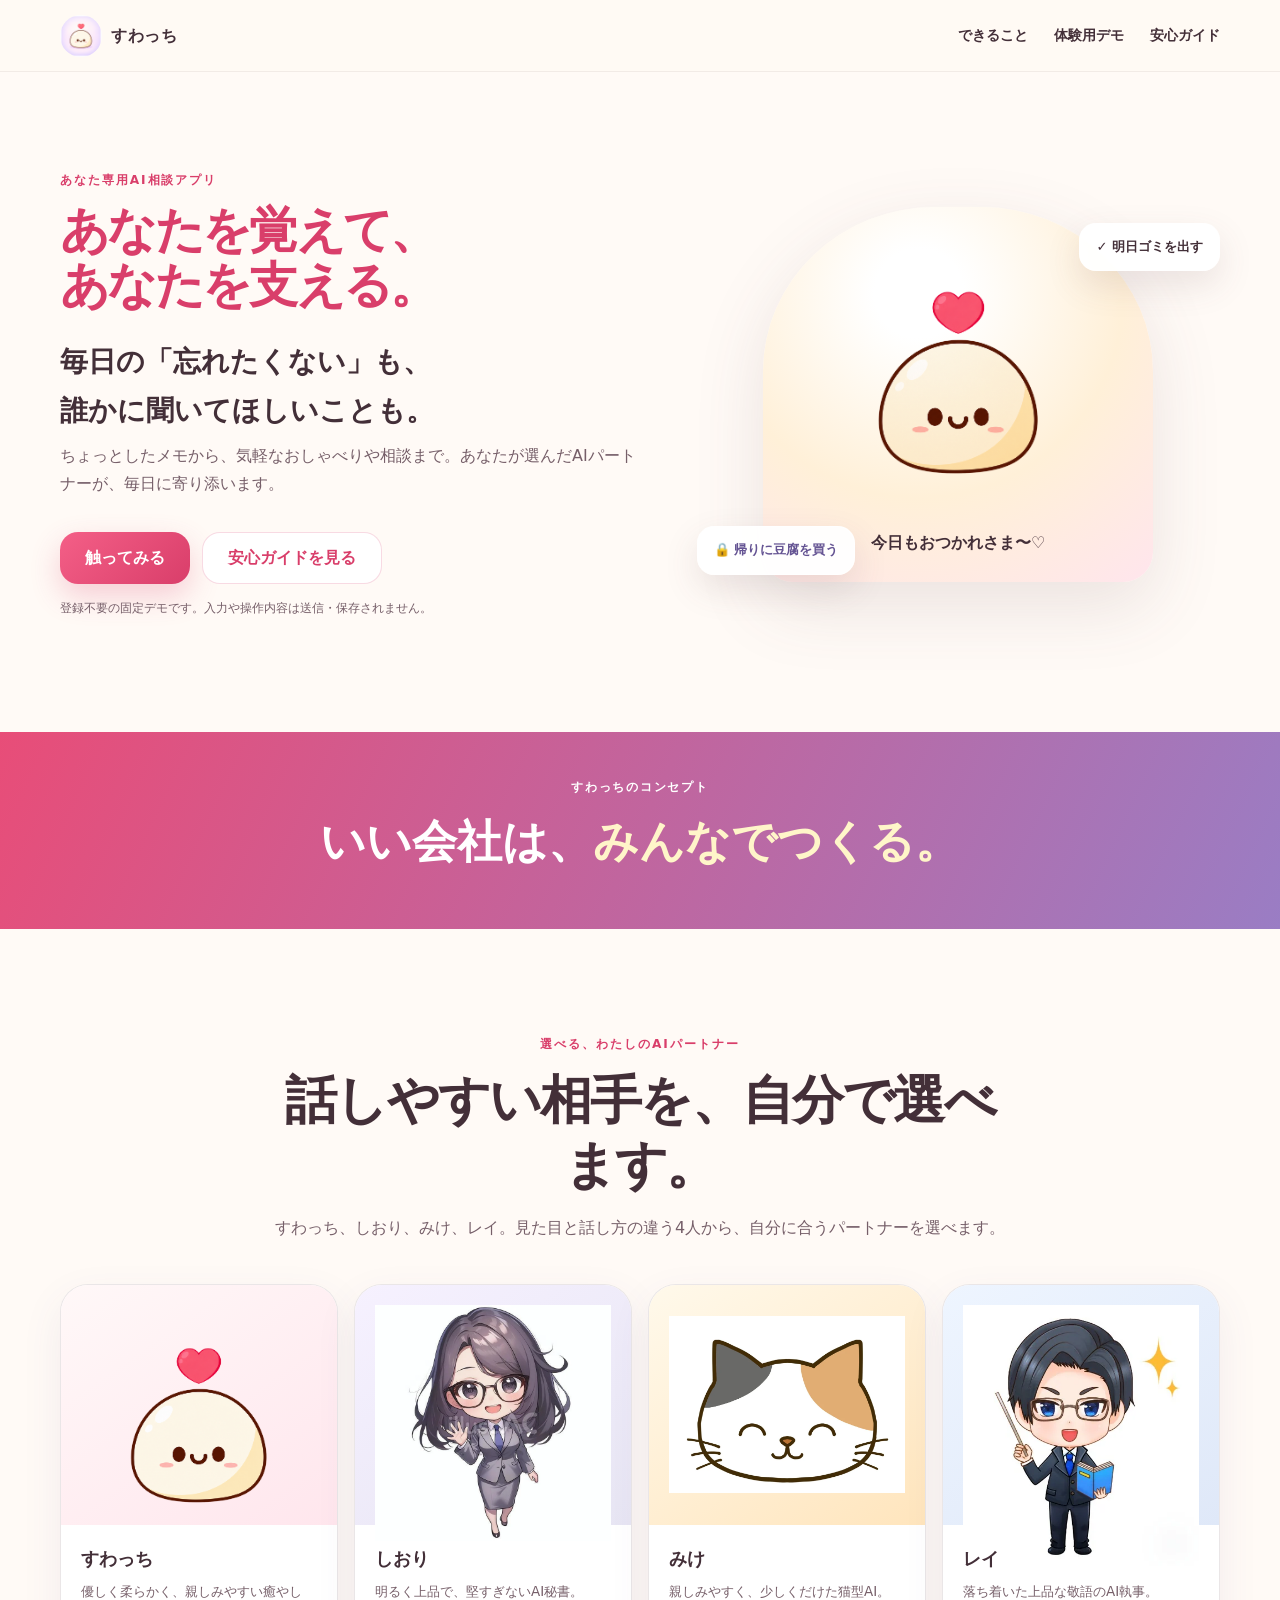
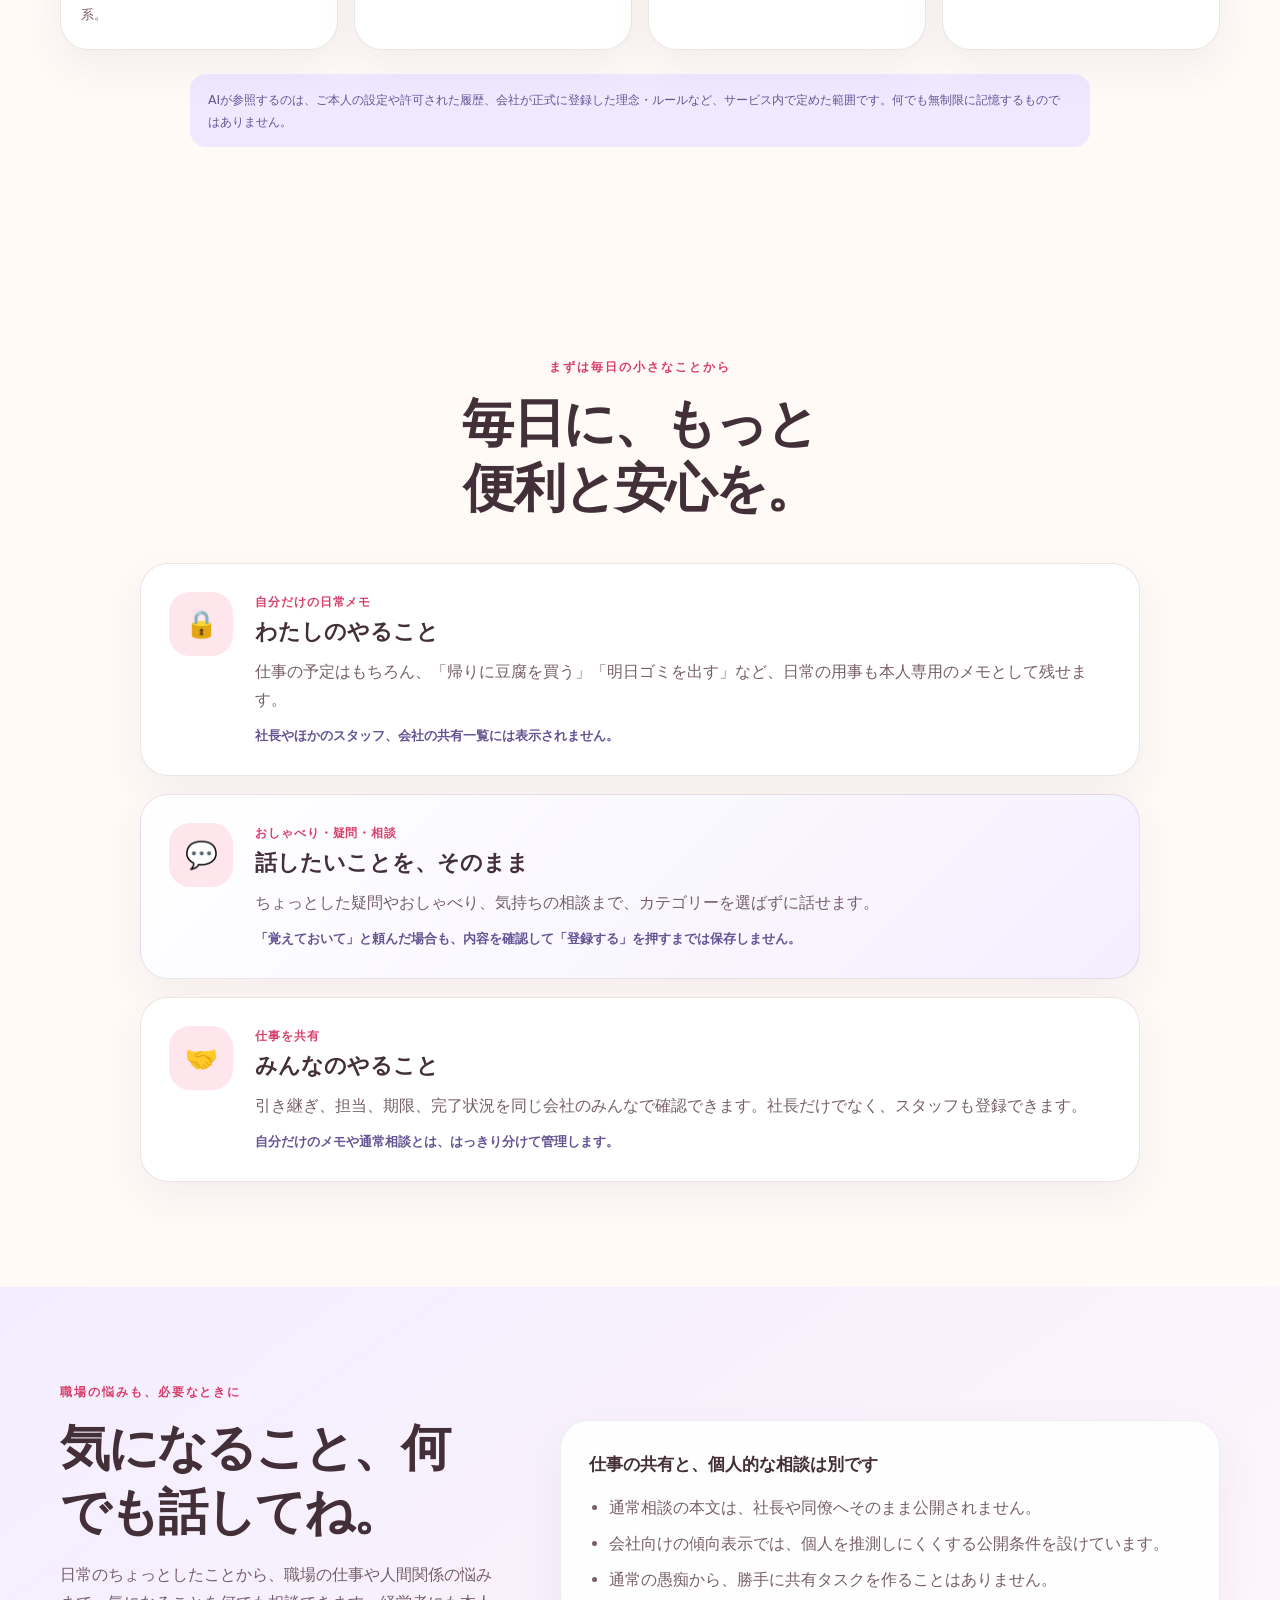
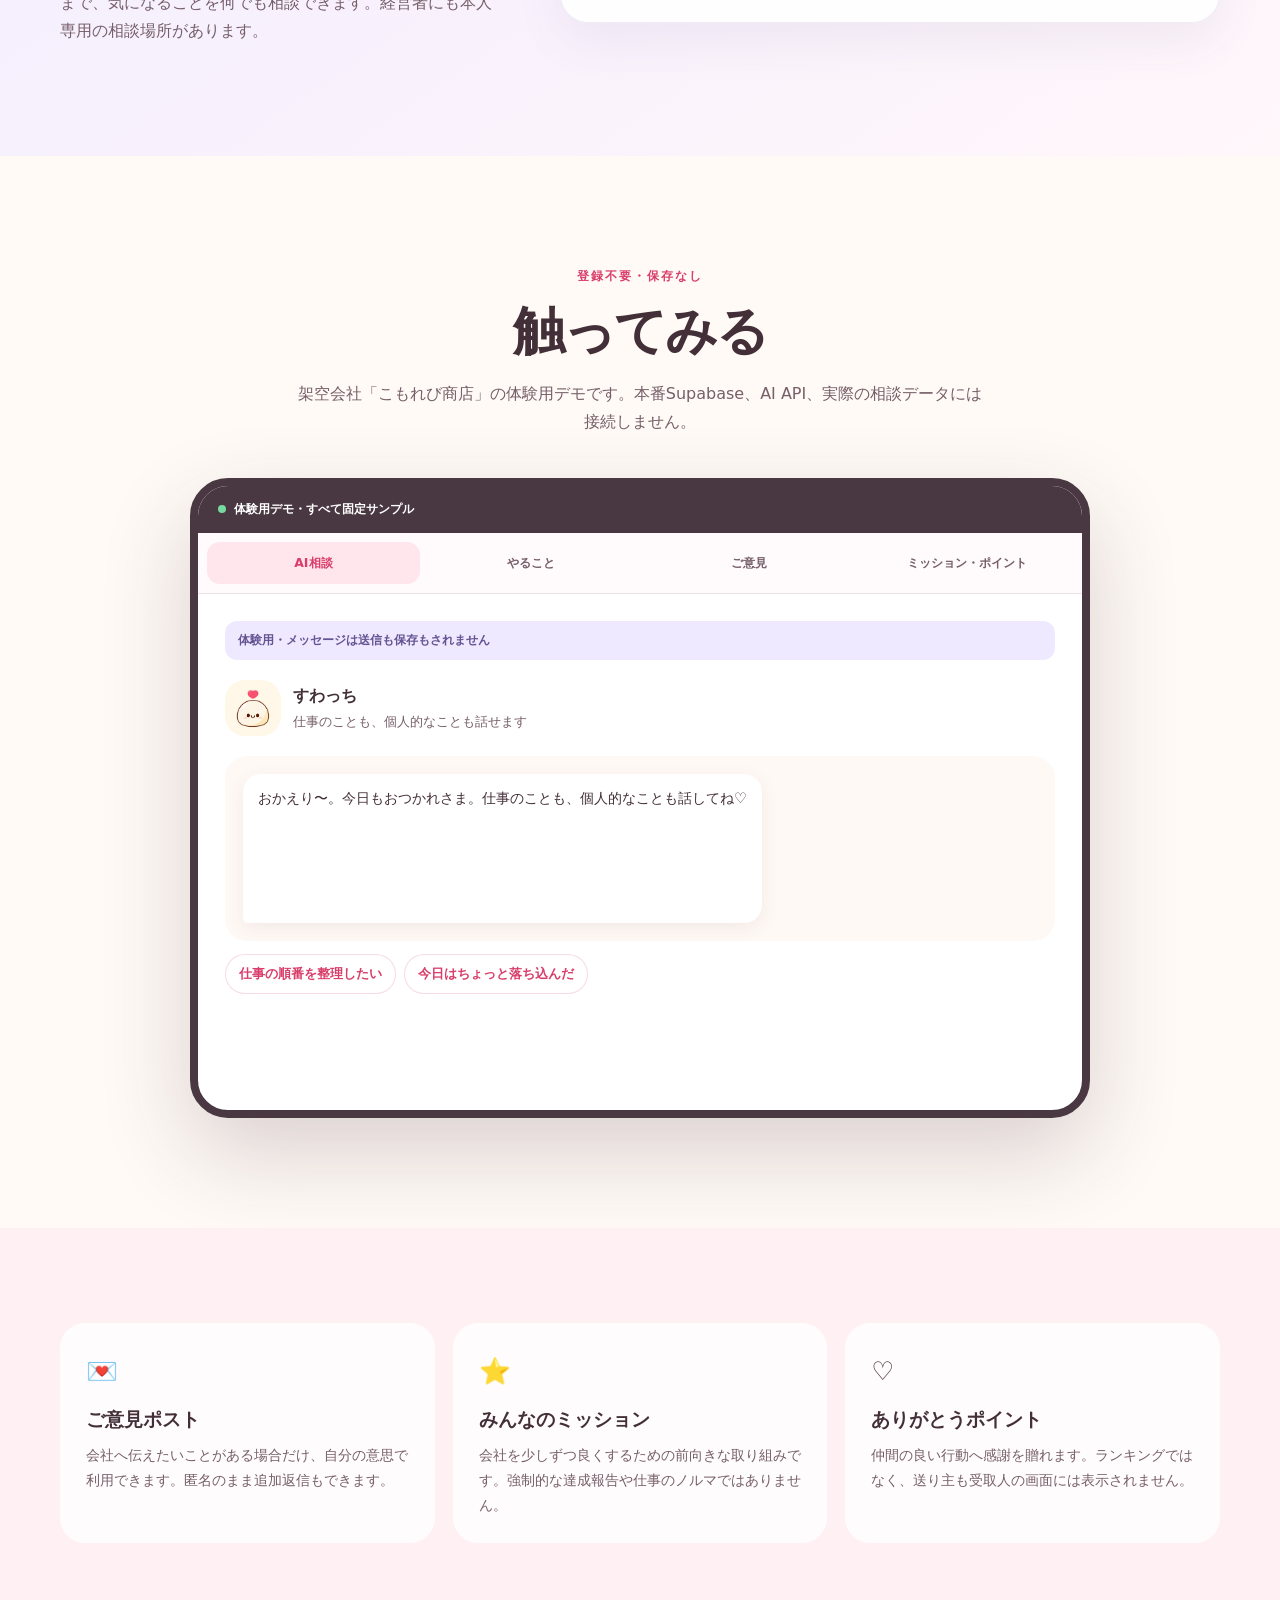
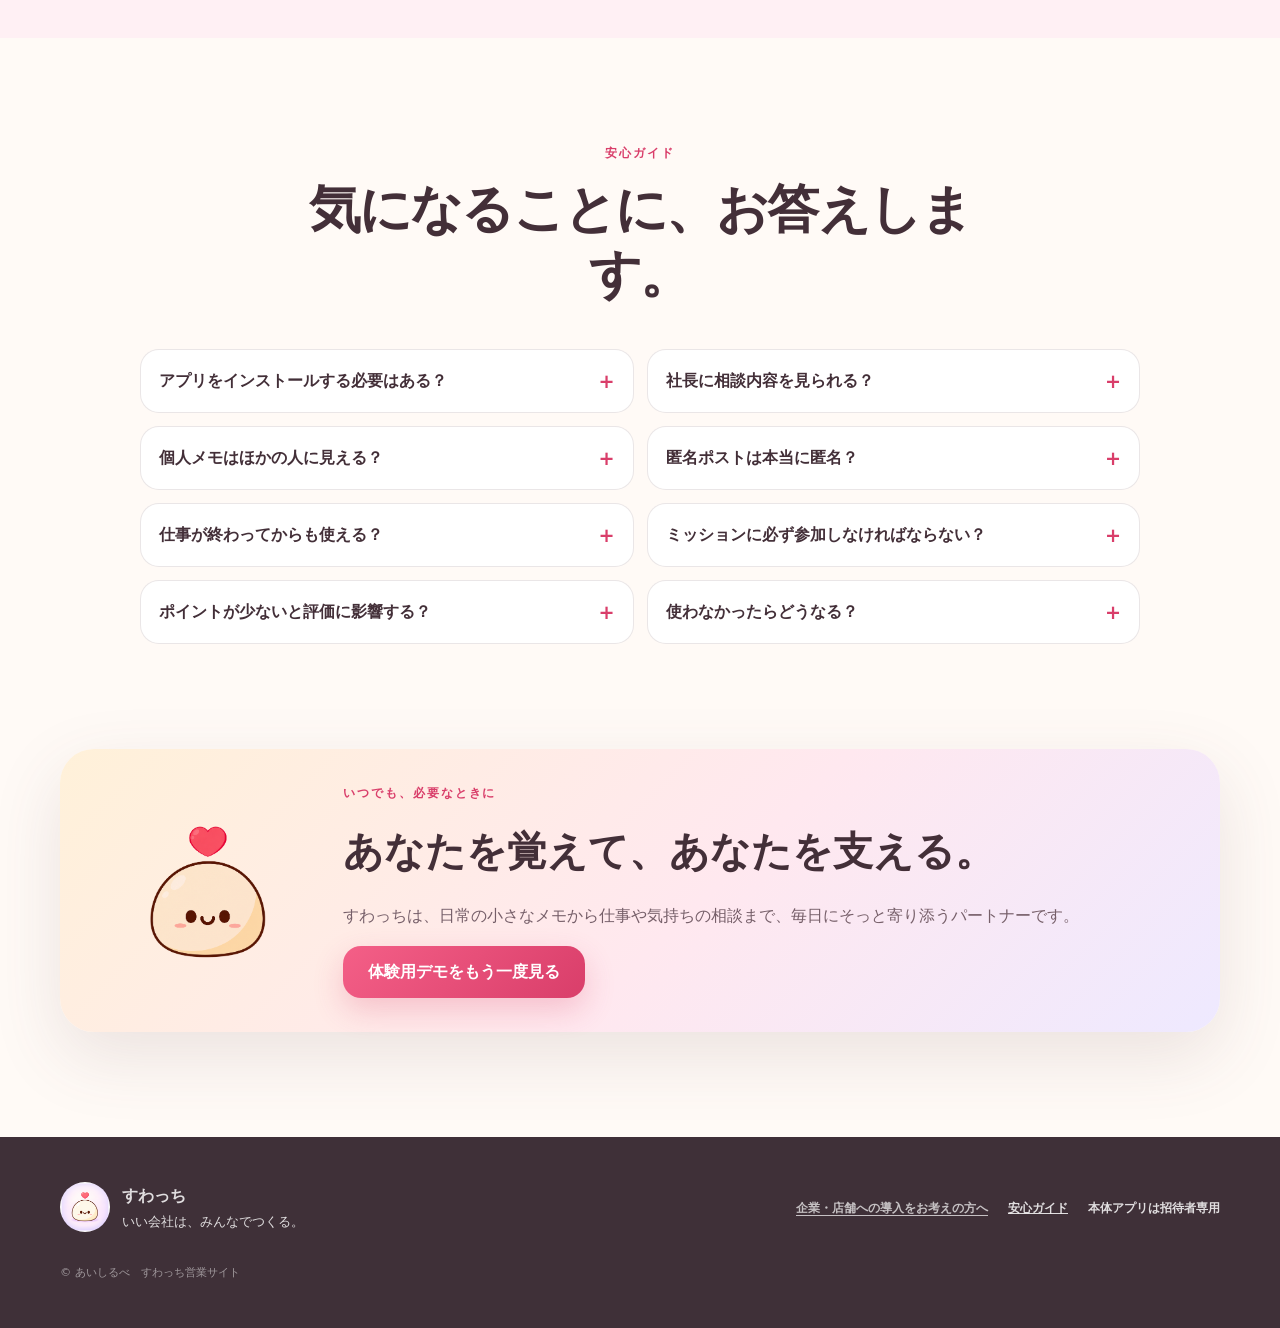
==== commit 5f0f96c2: "Polish mobile staff sales page" ====
--- a/public/staff/index.html
+++ b/public/staff/index.html
@@ -27,7 +27,6 @@
         <a href="#staff-demo">体験用デモ</a>
         <a href="#staff-faq">安心ガイド</a>
       </nav>
-      <a class="header-staff-link" href="../">経営者の方はこちら</a>
     </header>
 
     <main id="top">
@@ -38,7 +37,7 @@
           <p class="staff-hero-lead">毎日の「忘れたくない」も、<br />誰かに聞いてほしいことも。</p>
           <p class="staff-hero-note">ちょっとしたメモから、気軽なおしゃべりや相談まで。あなたが選んだAIパートナーが、毎日に寄り添います。</p>
           <div class="hero-actions">
-            <a class="primary-cta" href="#staff-demo">スタッフとして体験する</a>
+            <a class="primary-cta" href="#staff-demo">触ってみる</a>
             <a class="secondary-cta" href="#staff-faq">安心ガイドを見る</a>
           </div>
           <p class="staff-demo-note">登録不要の固定デモです。入力や操作内容は送信・保存されません。</p>
@@ -69,7 +68,7 @@
       <section id="staff-features" class="staff-feature-section section-shell" aria-labelledby="staff-features-title">
         <div class="section-heading centered">
           <p class="eyebrow">まずは毎日の小さなことから</p>
-          <h2 id="staff-features-title">自分のために、気軽に使えます。</h2>
+          <h2 id="staff-features-title" class="mobile-balanced-heading"><span class="heading-line">毎日に、もっと</span><span class="heading-line">便利と安心を。</span></h2>
         </div>
         <div class="staff-feature-grid">
           <article class="staff-feature-card">
@@ -89,7 +88,7 @@
 
       <section class="staff-consult-section">
         <div class="section-shell staff-consult-layout">
-          <div><p class="eyebrow">職場の悩みも、必要なときに</p><h2>仕事や人間関係のことも、話せます。</h2><p>日常の中で使いながら、職場で困ったときや、誰かに話を聞いてほしいときにも相談できます。経営者にも本人専用の相談場所があります。</p></div>
+          <div><p class="eyebrow">職場の悩みも、必要なときに</p><h2 class="mobile-balanced-heading"><span class="heading-line">気になること、</span><span class="heading-line">何でも話してね。</span></h2><p>日常のちょっとしたことから、職場の仕事や人間関係の悩みまで、気になることを何でも相談できます。経営者にも本人専用の相談場所があります。</p></div>
           <div class="staff-boundary-card">
             <strong>仕事の共有と、個人的な相談は別です</strong>
             <ul><li>通常相談の本文は、社長や同僚へそのまま公開されません。</li><li>会社向けの傾向表示では、個人を推測しにくくする公開条件を設けています。</li><li>通常の愚痴から、勝手に共有タスクを作ることはありません。</li></ul>
@@ -100,12 +99,12 @@
       <section id="staff-demo" class="section-shell demo-section staff-demo-section" aria-labelledby="staff-demo-title">
         <div class="section-heading centered">
           <p class="eyebrow">登録不要・保存なし</p>
-          <h2 id="staff-demo-title">スタッフとして、触ってみる</h2>
+          <h2 id="staff-demo-title">触ってみる</h2>
           <p>架空会社「こもれび商店」の体験用デモです。本番Supabase、AI API、実際の相談データには接続しません。</p>
         </div>
         <div class="demo-device staff-demo-device">
           <div class="demo-label"><span></span>体験用デモ・すべて固定サンプル</div>
-          <div class="demo-tabs staff-demo-tabs" role="tablist" aria-label="スタッフとして体験する機能">
+          <div class="demo-tabs staff-demo-tabs" role="tablist" aria-label="体験できる機能">
             <button role="tab" aria-selected="true" data-staff-demo-tab="chat">AI相談</button>
             <button role="tab" aria-selected="false" data-staff-demo-tab="tasks">やること</button>
             <button role="tab" aria-selected="false" data-staff-demo-tab="opinion">ご意見</button>
@@ -178,7 +177,7 @@
 
     <footer>
       <div class="footer-brand"><img src="../assets/icon-192.png" alt="" /><div><strong>すわっち</strong><small>いい会社は、みんなでつくる。</small></div></div>
-      <div class="footer-links"><a href="../">経営者の方はこちら</a><a href="#staff-faq">安心ガイド</a><span>本体アプリは招待者専用</span></div>
+      <div class="footer-links"><a class="footer-owner-link" href="../">企業・店舗への導入をお考えの方へ</a><a href="#staff-faq">安心ガイド</a><span>本体アプリは招待者専用</span></div>
       <p>© あいしるべ　すわっち営業サイト</p>
     </footer>
   </body>
--- a/public/styles.css
+++ b/public/styles.css
@@ -13,7 +13,7 @@
 
 * { box-sizing: border-box; }
 html { scroll-behavior: smooth; }
-body { margin: 0; color: var(--ink); background: var(--cream); font-family: "Hiragino Sans", "Yu Gothic", system-ui, sans-serif; line-height: 1.75; }
+body { margin: 0; overflow-x: hidden; color: var(--ink); background: var(--cream); font-family: "Hiragino Sans", "Yu Gothic", system-ui, sans-serif; line-height: 1.75; }
 button, input, textarea, select { font: inherit; }
 a { color: inherit; }
 img { display: block; max-width: 100%; }
@@ -292,6 +292,8 @@
 .footer-brand img { width: 50px; height: 50px; border-radius: 50%; }
 .footer-brand small { display: block; }
 .footer-links { display: flex; align-items: center; gap: 20px; font-size: .78rem; font-weight: 800; }
+.footer-owner-link { color: rgba(255,255,255,.7); font-weight: 600; text-underline-offset: .22em; }
+.footer-owner-link:hover { color: #fff; }
 footer > p { grid-column: 1 / -1; margin: 10px 0 0; color: rgba(255,255,255,.5); font-size: .7rem; }
 
 @media (max-width: 900px) {
@@ -324,7 +326,7 @@
   .brand-statement h2 { line-height: 1.35; }
   #worries-title { line-height: 1.32; }
   .hero-lead { margin-top: 20px; }
-  .hero-visual { min-height: 355px; }
+  .hero-visual { min-height: 355px; overflow: clip; }
   .mascot-halo { width: 285px; }
   .orbit-one { width: 330px; height: 330px; }
   .orbit-two { width: 245px; height: 245px; }
@@ -366,6 +368,9 @@
   .staff-float-task { top: 25px; right: -2px; }
   .staff-float-private { bottom: 28px; left: -2px; }
   .staff-feature-section, .staff-consult-section, .staff-demo-section, .staff-more-section, .staff-faq-section { padding-block: 72px; }
+  .staff-feature-section .section-heading { margin-bottom: 32px; }
+  .staff-feature-section .section-heading h2, .staff-consult-layout h2 { font-size: clamp(1.72rem, 7.8vw, 2rem); line-height: 1.32; letter-spacing: -.025em; }
+  .staff-consult-layout .eyebrow { margin-bottom: 9px; }
   .staff-feature-card { grid-template-columns: 1fr; gap: 15px; padding: 23px 19px; }
   .staff-feature-icon { width: 52px; height: 52px; border-radius: 17px; font-size: 1.35rem; }
   .staff-demo-tabs { display: flex; overflow-x: auto; justify-content: flex-start; }
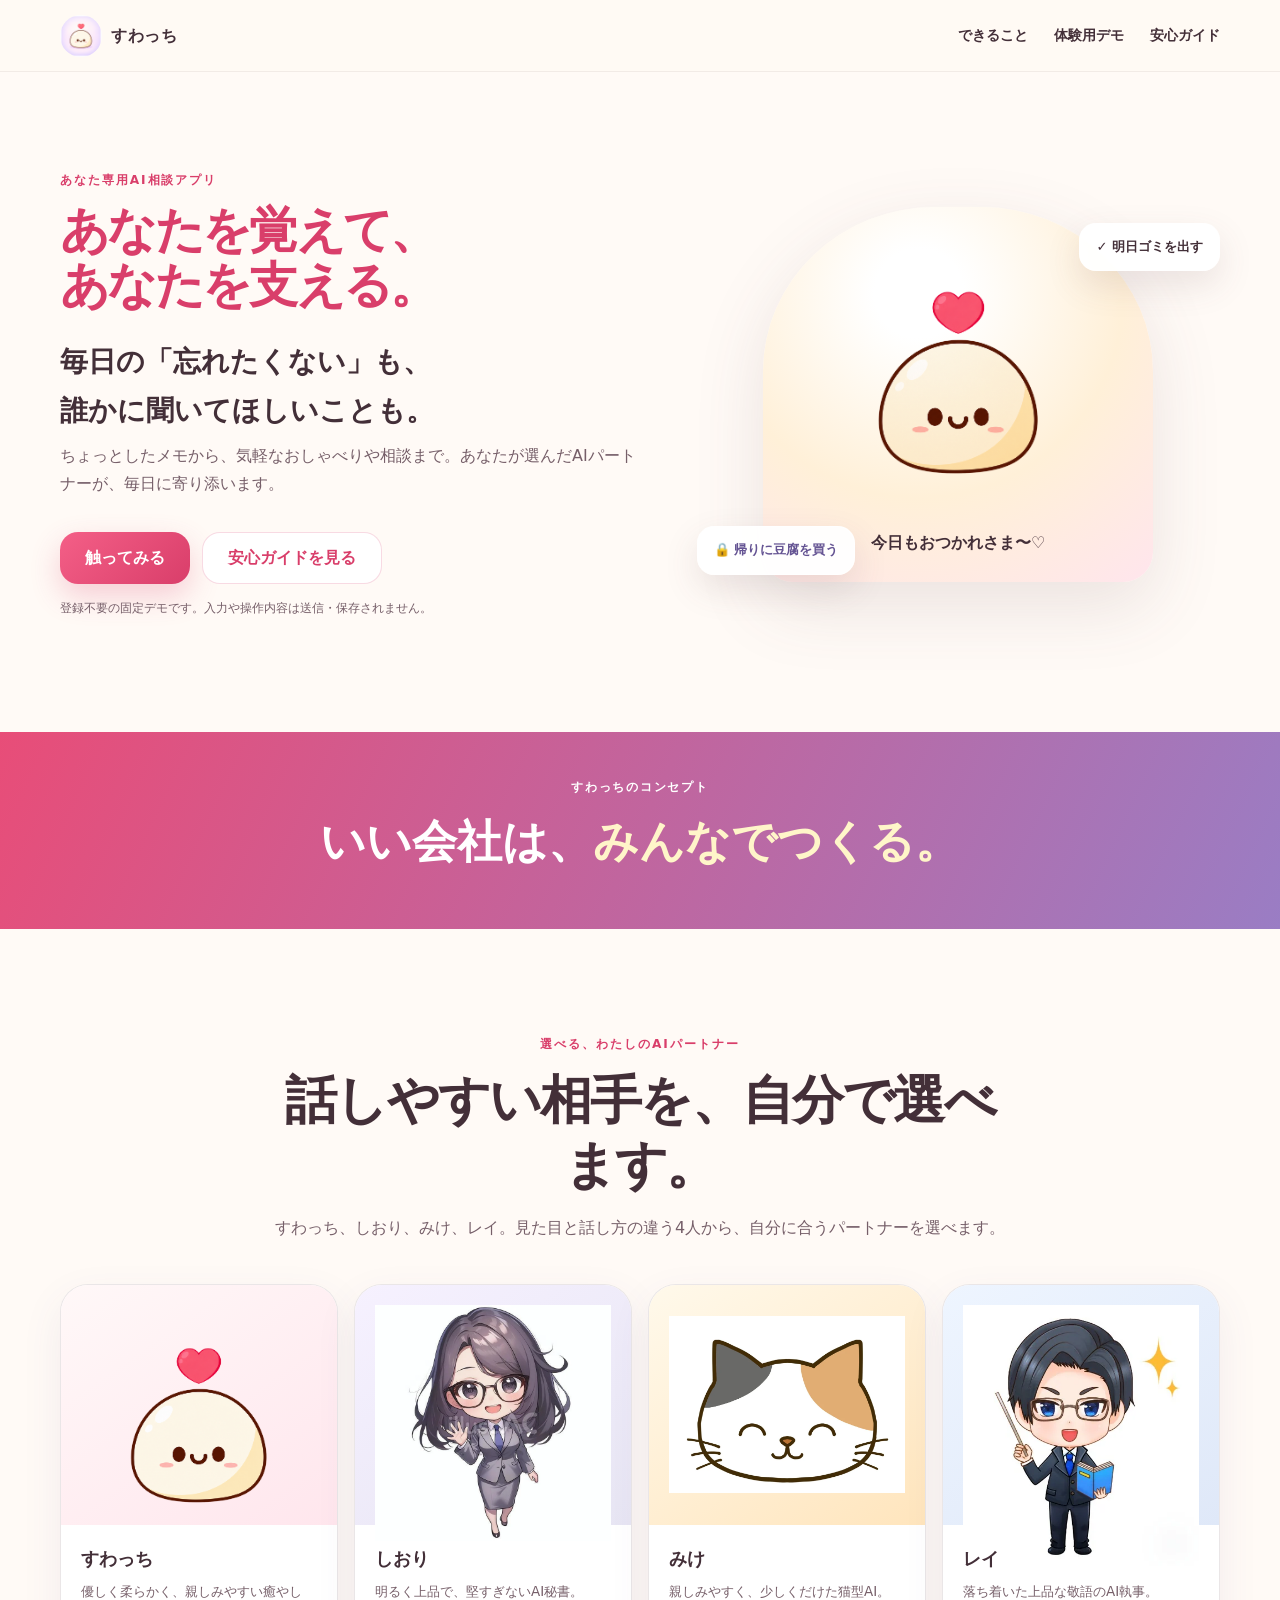
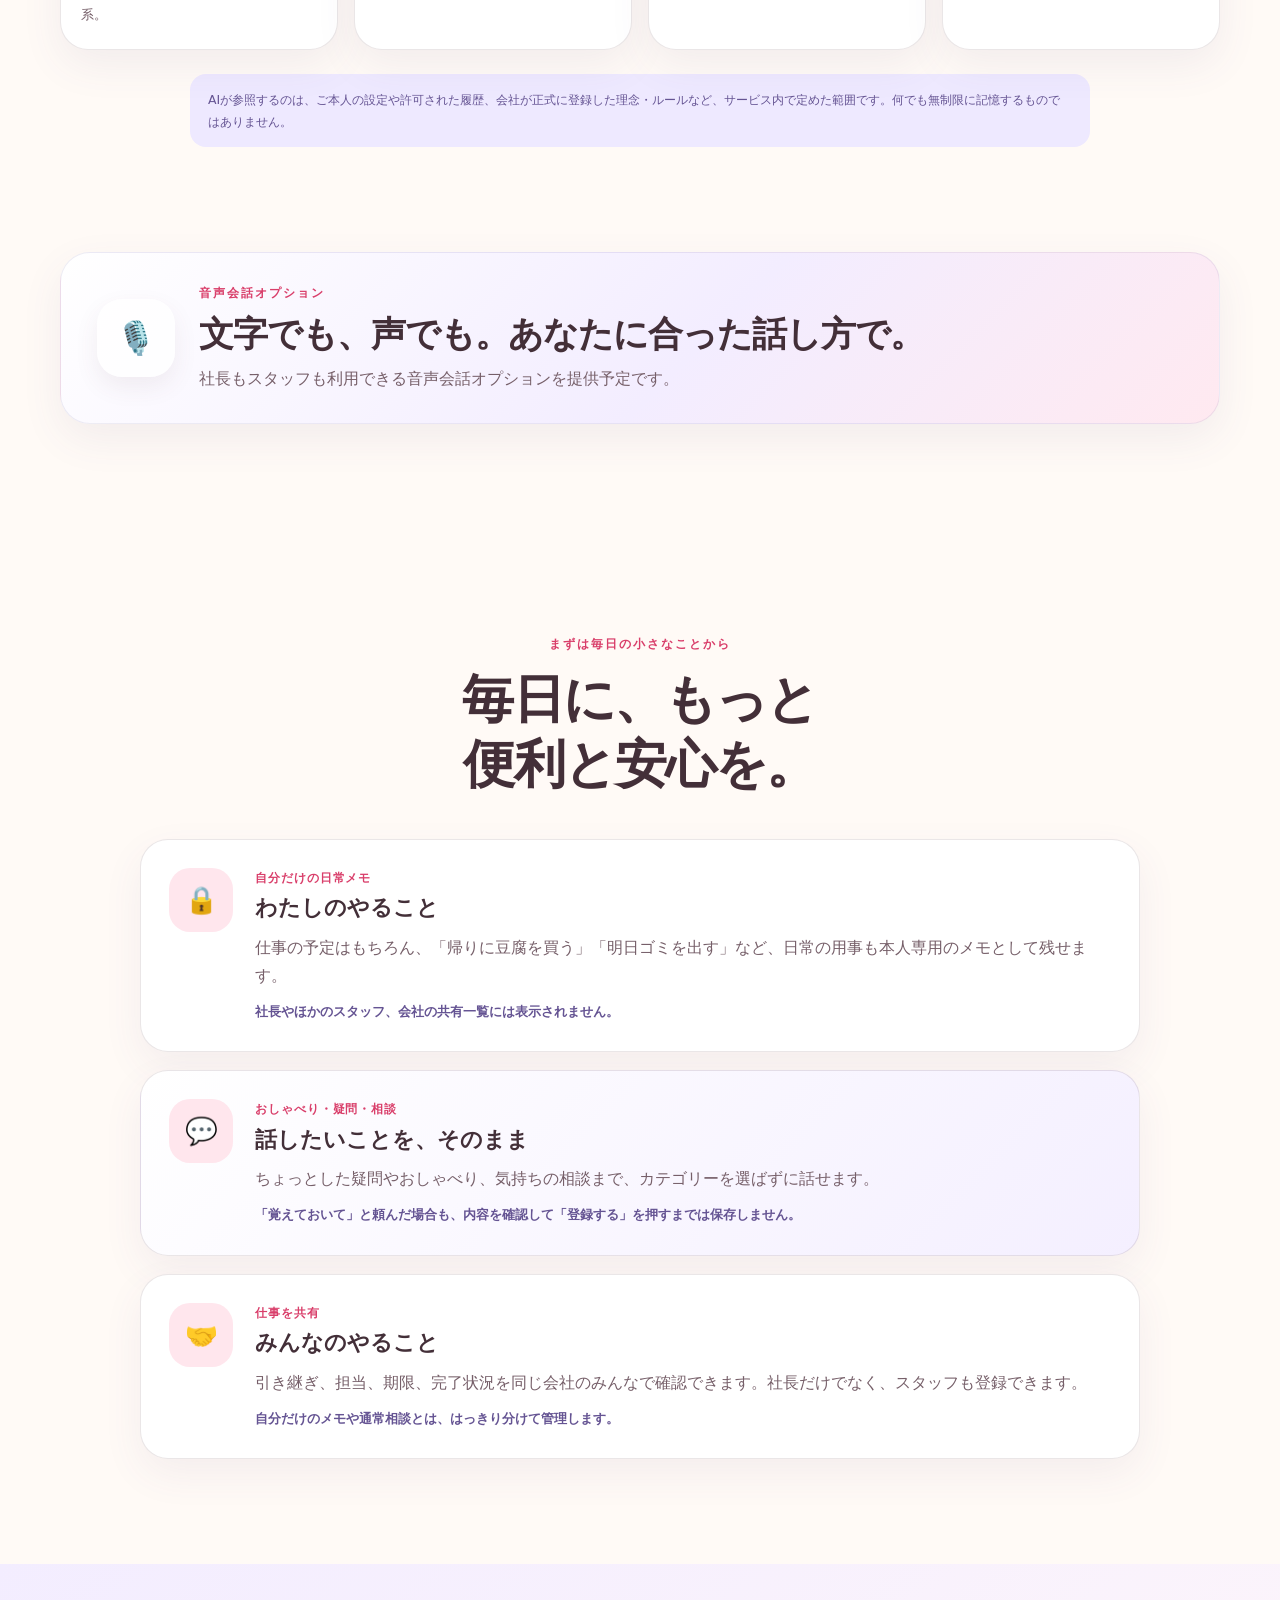
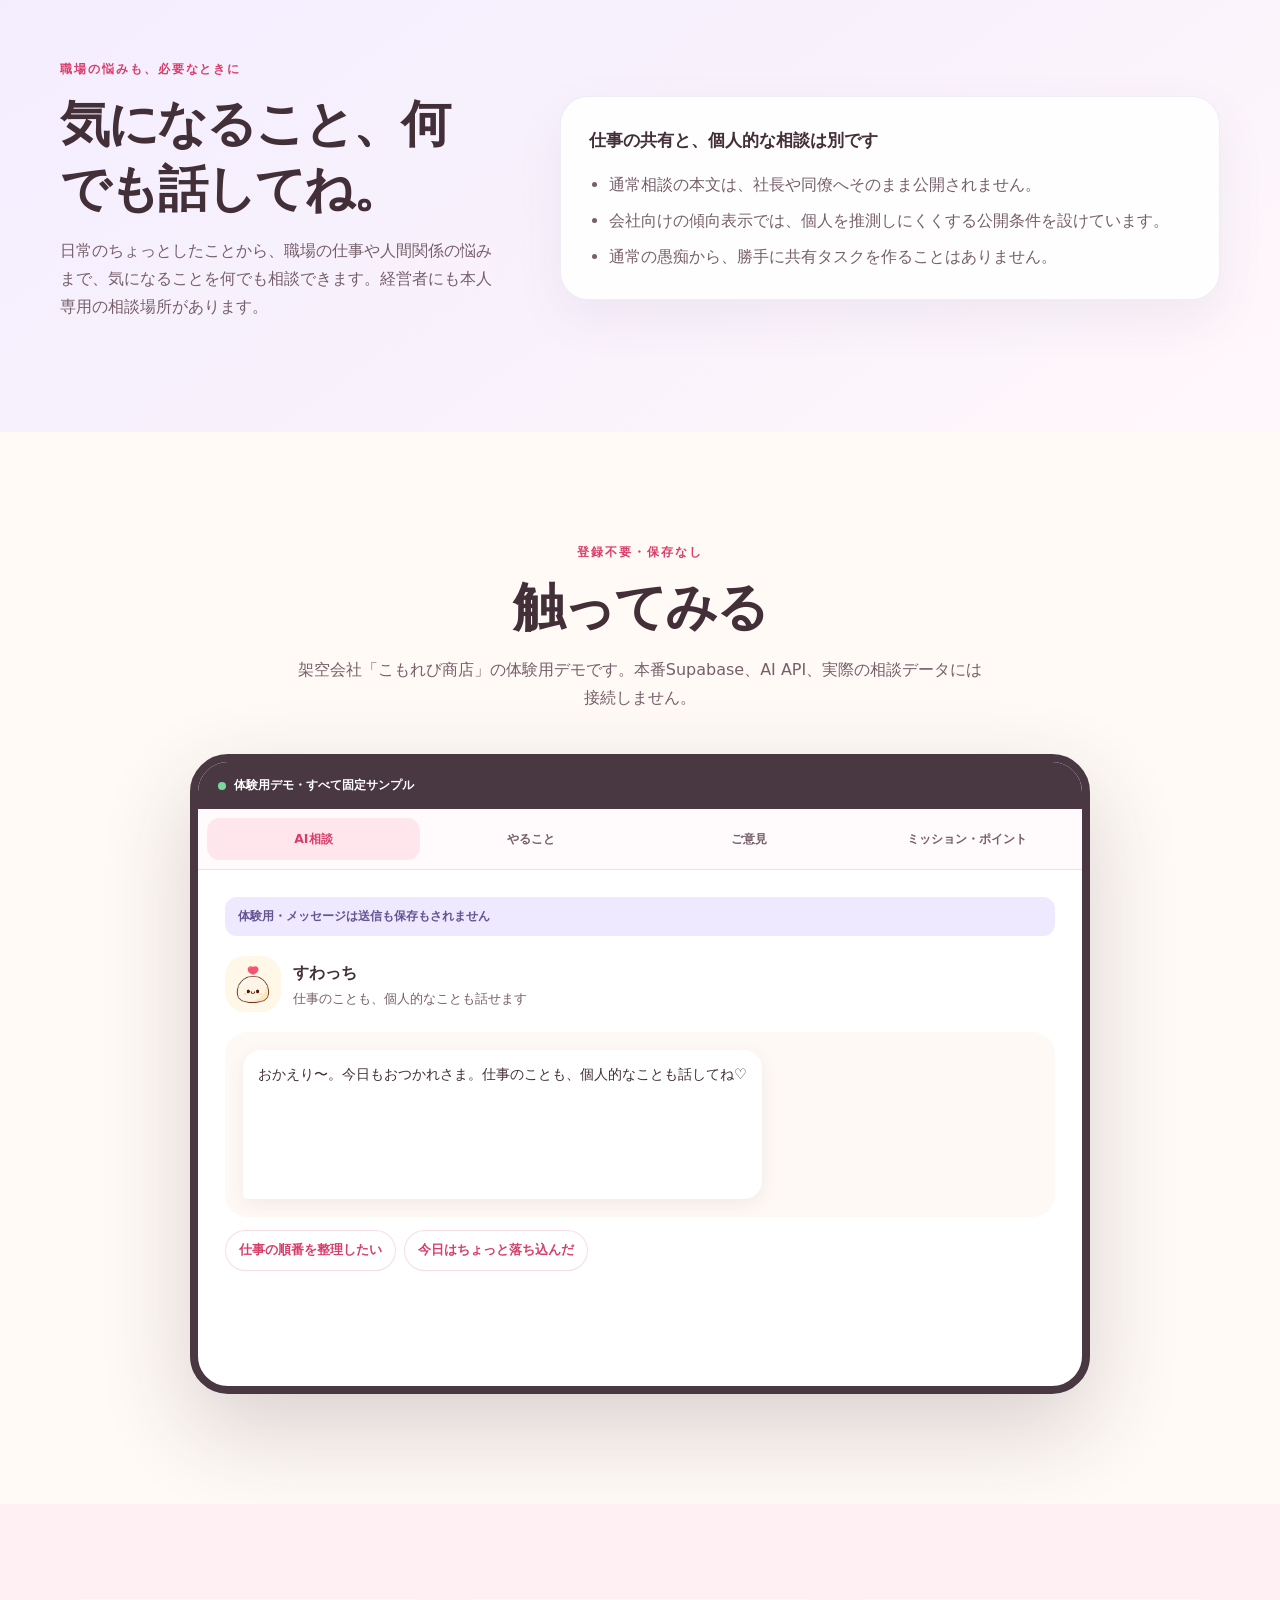
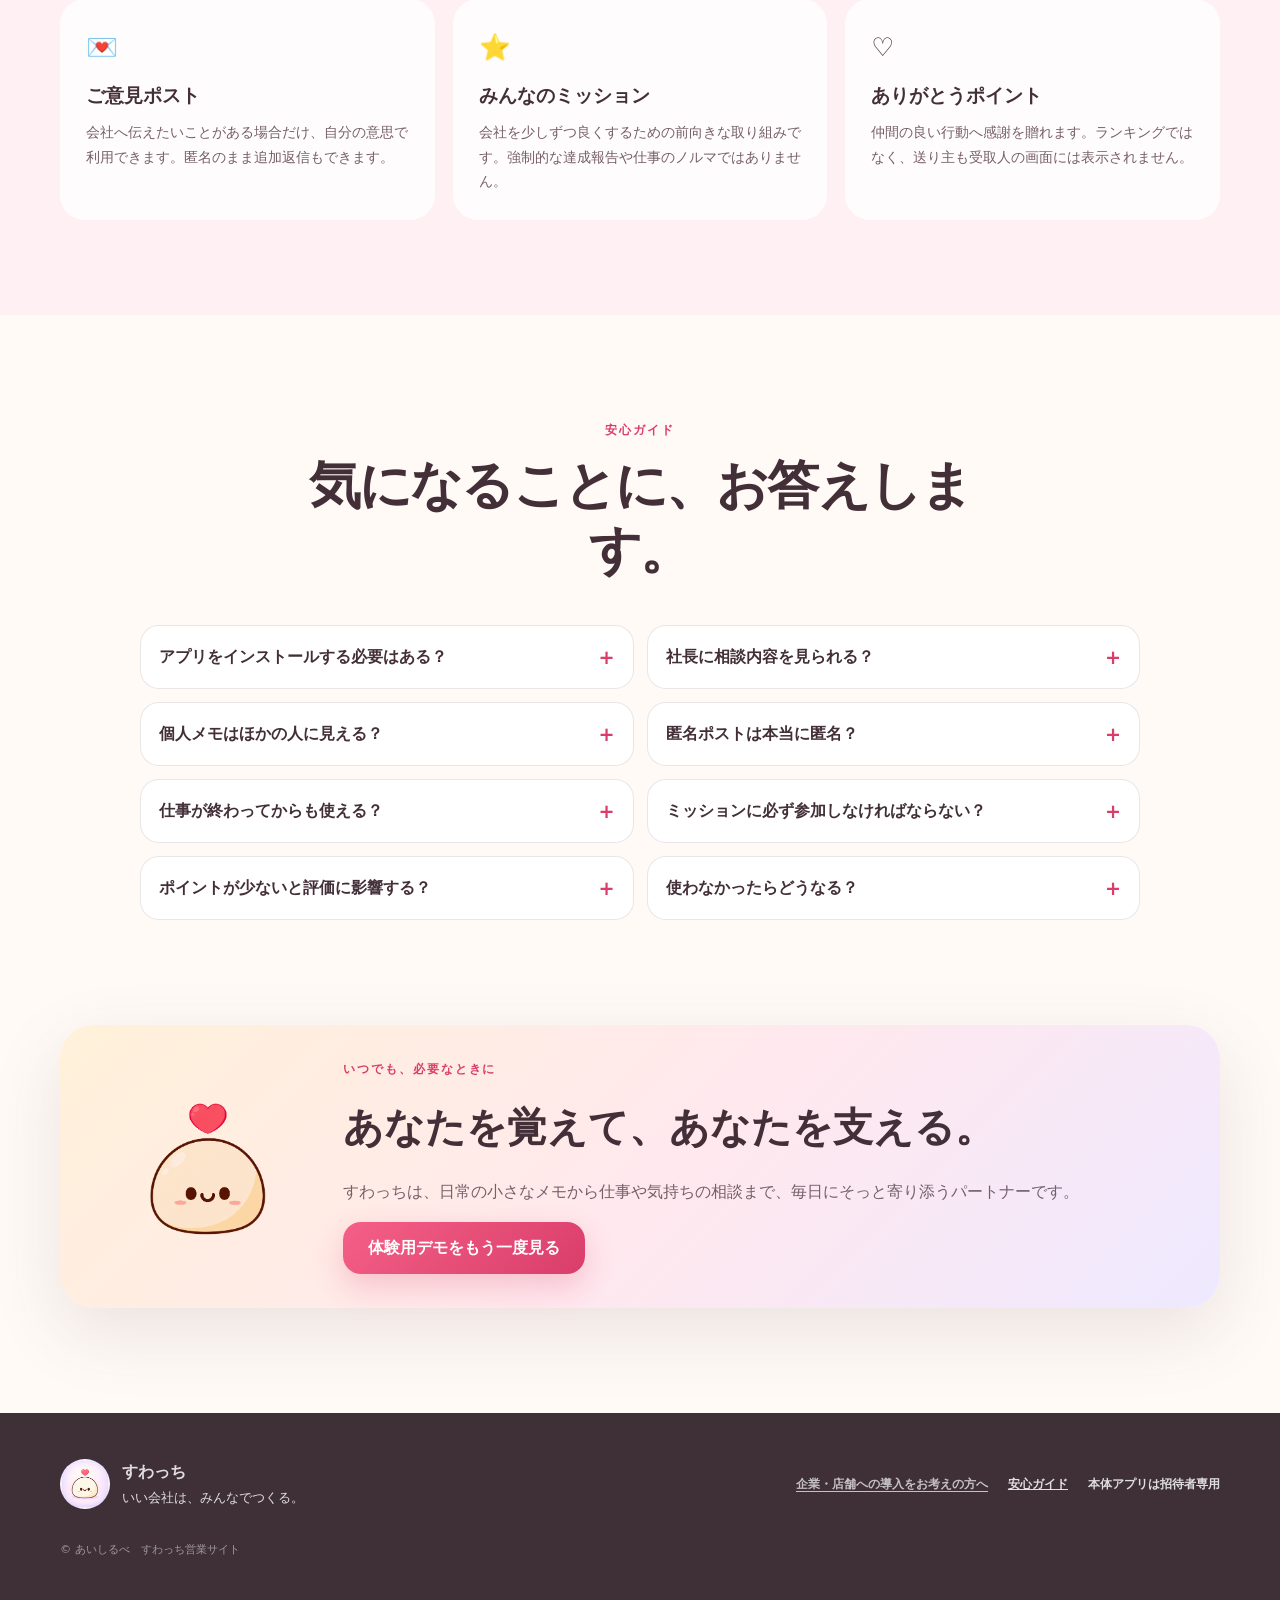
==== commit 43a88462: "Revise owner care messaging and voice option notice" ====
--- a/public/staff/index.html
+++ b/public/staff/index.html
@@ -63,6 +63,13 @@
           <article class="partner-card partner-rei"><div class="partner-image"><img src="../assets/characters/rei/book.webp" alt="本を持つレイ" /></div><div><h3>レイ</h3><p>落ち着いた上品な敬語のAI執事。</p></div></article>
         </div>
         <p class="memory-note">AIが参照するのは、ご本人の設定や許可された履歴、会社が正式に登録した理念・ルールなど、サービス内で定めた範囲です。何でも無制限に記憶するものではありません。</p>
+      </section>
+
+      <section class="voice-option-section" aria-labelledby="staff-voice-option-title">
+        <div class="section-shell voice-option-card">
+          <span class="voice-option-icon" aria-hidden="true">🎙️</span>
+          <div><p class="eyebrow">音声会話オプション</p><h2 id="staff-voice-option-title">文字でも、声でも。あなたに合った話し方で。</h2><p>社長もスタッフも利用できる音声会話オプションを提供予定です。</p></div>
+        </div>
       </section>
 
       <section id="staff-features" class="staff-feature-section section-shell" aria-labelledby="staff-features-title">
--- a/public/styles.css
+++ b/public/styles.css
@@ -79,6 +79,13 @@
 .partner-card p { margin: 0; color: var(--muted); font-size: .84rem; }
 .memory-note { max-width: 900px; margin: 24px auto 0; padding: 15px 18px; border-radius: 16px; color: #655493; background: var(--lavender); font-size: .78rem; }
 
+.voice-option-section { padding: 0 0 105px; }
+.voice-option-card { display: grid; grid-template-columns: 78px 1fr; align-items: center; gap: 24px; padding: 30px 36px; border: 1px solid rgba(118,105,167,.12); border-radius: 30px; background: linear-gradient(135deg, #fff, #f3edff 55%, #ffe9f0); box-shadow: 0 15px 42px rgba(93,76,123,.08); }
+.voice-option-icon { display: grid; place-items: center; width: 78px; height: 78px; border-radius: 25px; background: rgba(255,255,255,.86); font-size: 2rem; box-shadow: 0 10px 25px rgba(102,66,80,.08); }
+.voice-option-card .eyebrow { margin-bottom: 4px; }
+.voice-option-card h2 { margin: 0; font-size: clamp(1.45rem, 3vw, 2.2rem); line-height: 1.4; letter-spacing: -.03em; }
+.voice-option-card p:last-child { margin: 7px 0 0; color: var(--muted); }
+
 .task-feature-section { padding-block: 105px; background: linear-gradient(145deg, #fff7fa, #f3edff); }
 .task-feature-layout { display: grid; grid-template-columns: .78fr 1.22fr; gap: 55px; align-items: start; }
 .task-feature-copy { position: sticky; top: 105px; }
@@ -100,7 +107,7 @@
 .worry-grid { display: grid; grid-template-columns: repeat(4, 1fr); gap: 14px; }
 .worry-grid article { min-height: 150px; padding: 20px; border: 1px solid var(--line); border-radius: 24px; background: #fff; box-shadow: 0 12px 30px rgba(102,66,80,.06); }
 .worry-grid span { color: var(--pink); font-size: .72rem; font-weight: 900; }
-.worry-grid p { margin: 24px 0 0; font-weight: 800; line-height: 1.55; }
+.worry-grid p { margin: 24px 0 0; overflow-wrap: break-word; font-weight: 800; line-height: 1.55; }
 .careful-note { color: var(--muted); font-size: .78rem; }
 .worries > .careful-note { margin-top: 20px; }
 
@@ -334,6 +341,10 @@
   .speech-one { top: 32px; right: -3px; }
   .speech-two { left: -3px; bottom: 42px; }
   .worries, .feature-section, .demo-section, .trial-section, .full-report, .apply-section, .privacy-section, .task-feature-section, .partner-section { padding-block: 72px; }
+  .voice-option-section { padding-bottom: 72px; }
+  .voice-option-card { grid-template-columns: 1fr; gap: 16px; padding: 25px 21px; }
+  .voice-option-icon { width: 62px; height: 62px; border-radius: 20px; font-size: 1.65rem; }
+  .voice-option-card h2 { overflow-wrap: break-word; font-size: clamp(1.35rem, 6.4vw, 1.85rem); }
   .worry-grid, .feature-grid, .privacy-grid { grid-template-columns: 1fr; }
   .worry-grid article { min-height: 115px; }
   .worry-grid p { margin-top: 14px; }
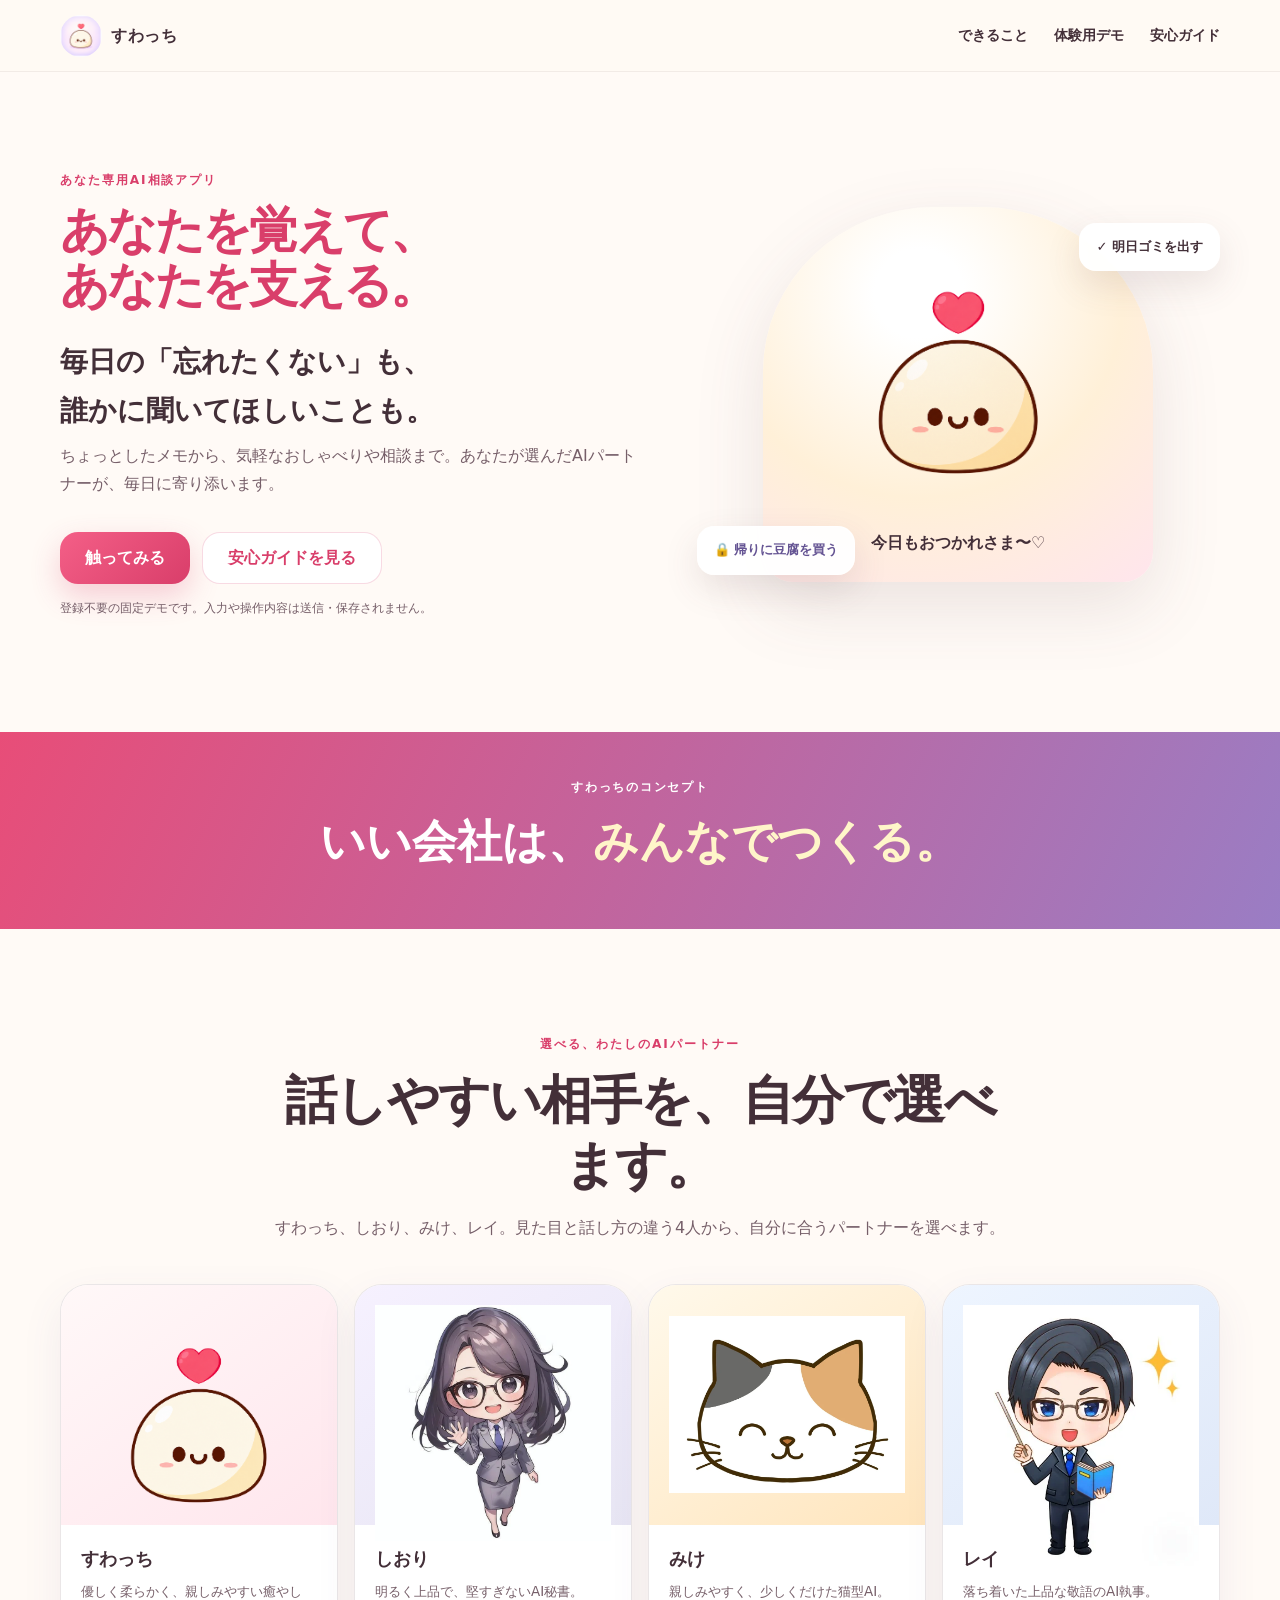
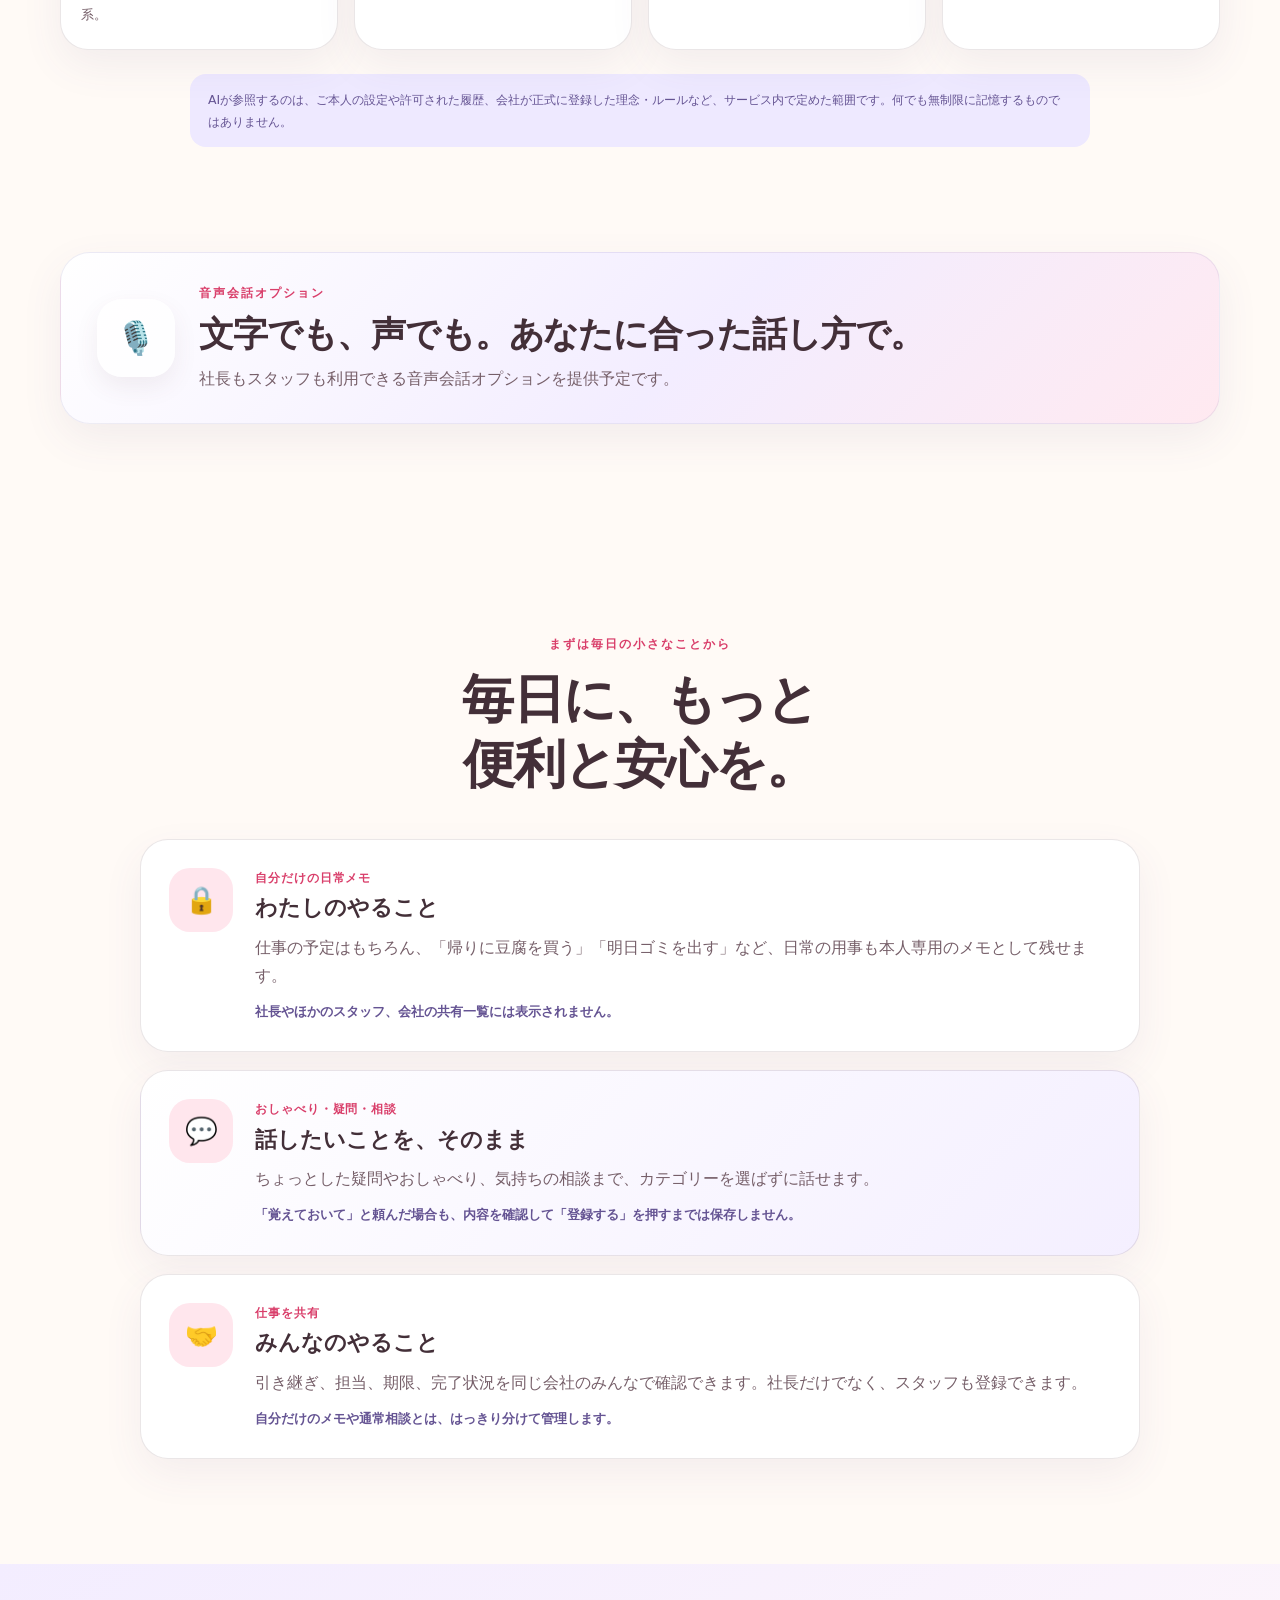
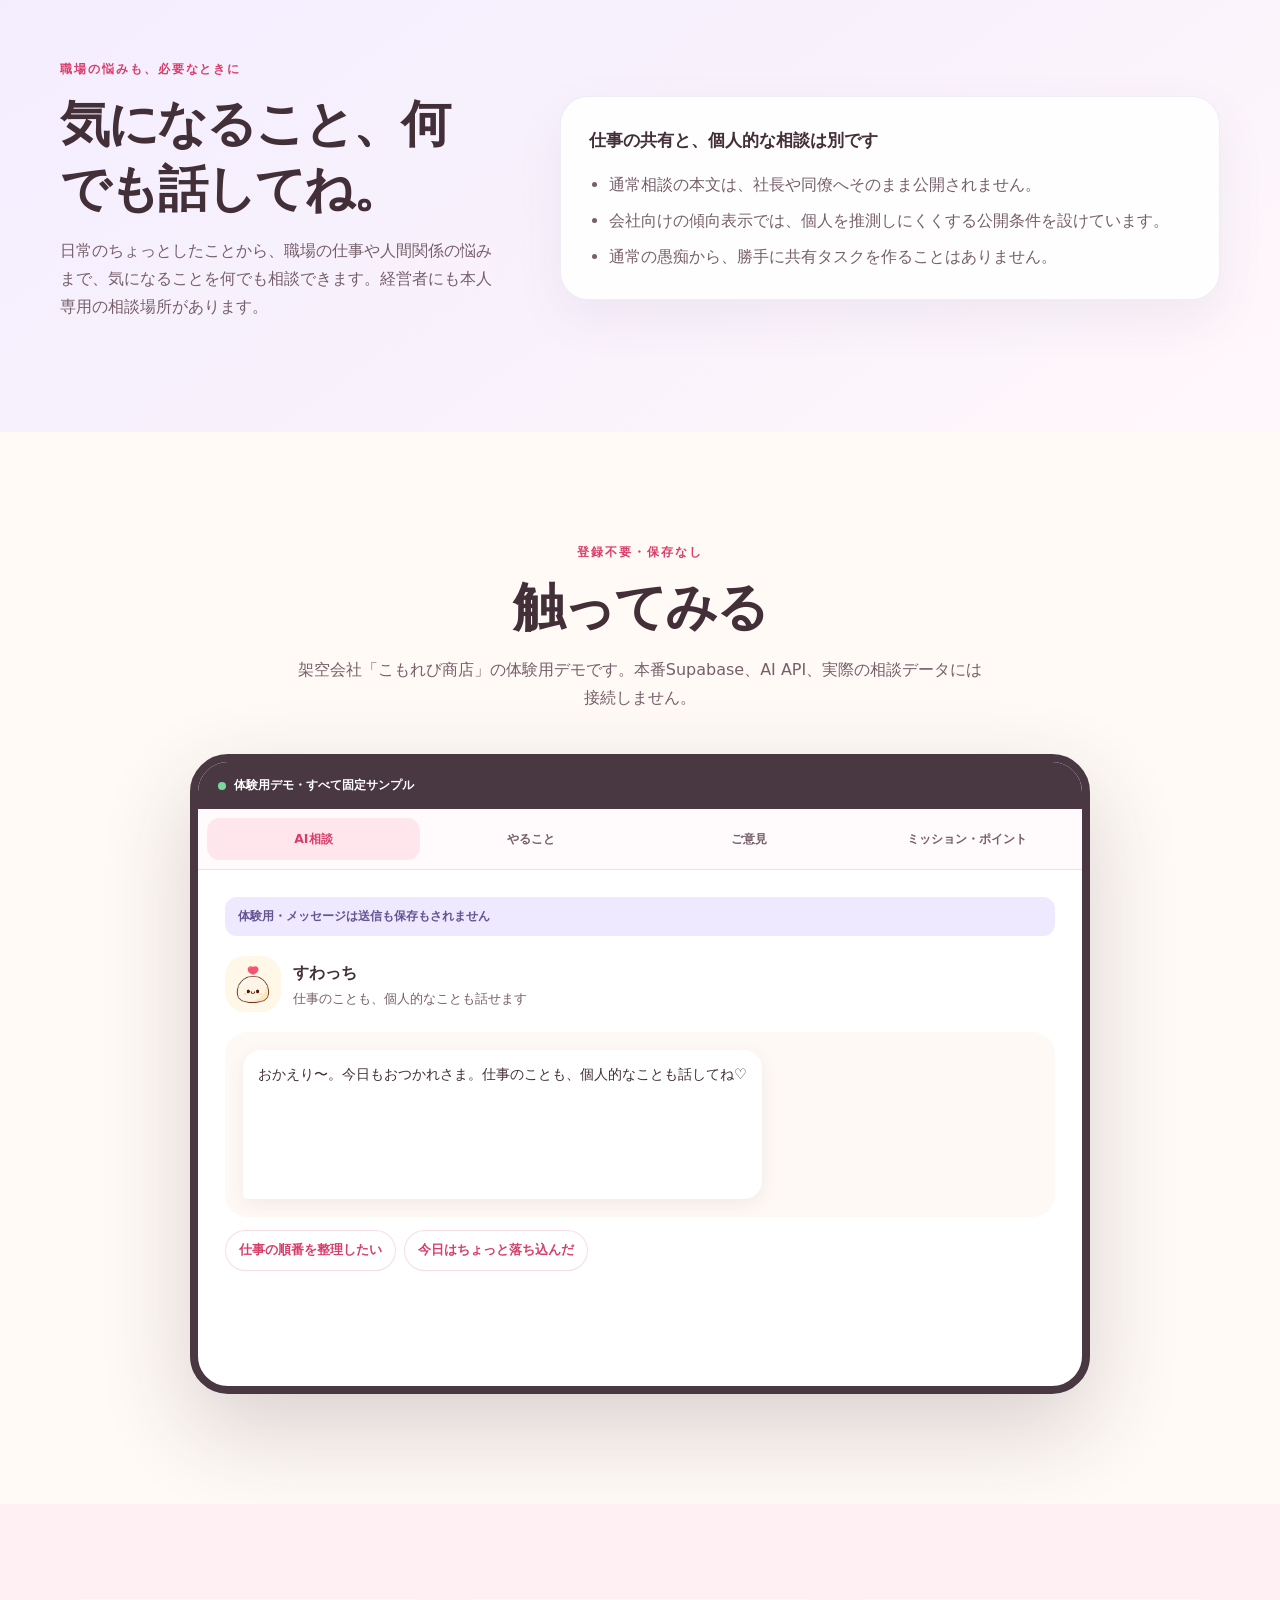
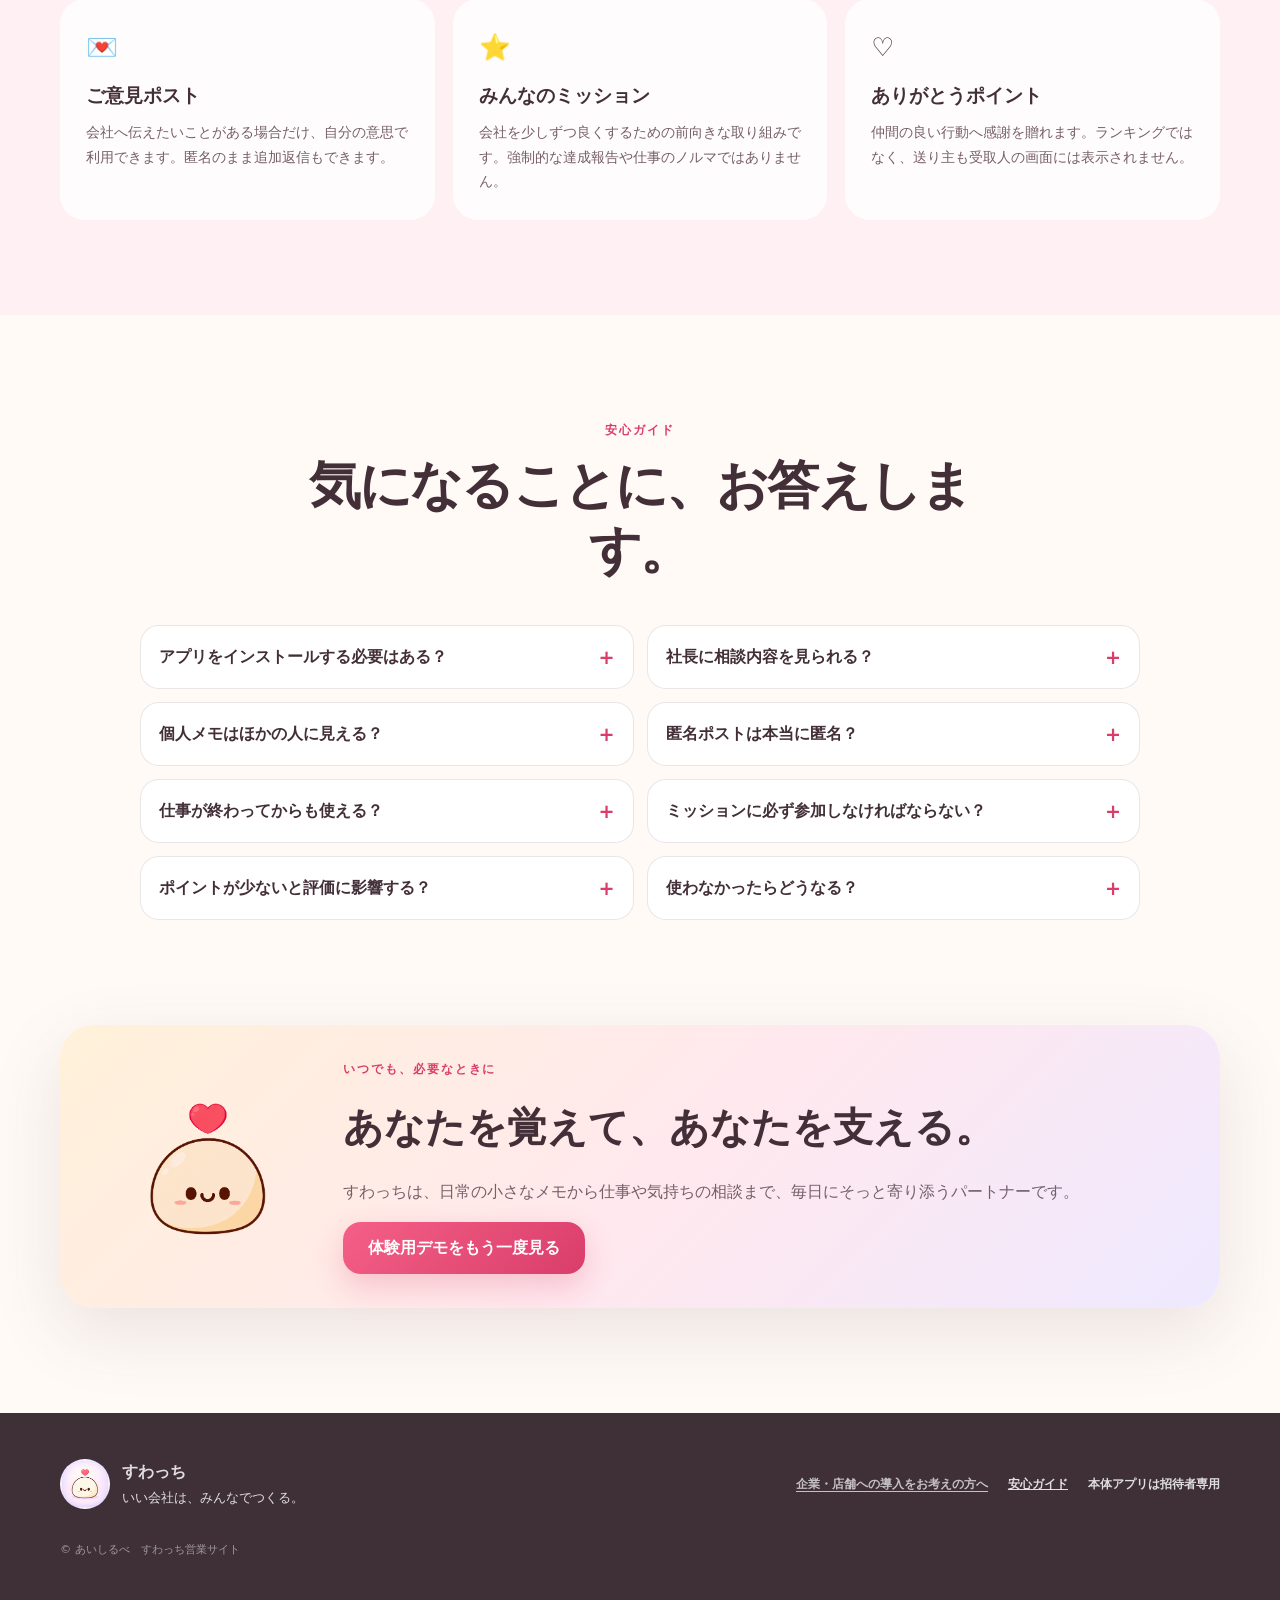
==== commit 90accbd4: "Refine mobile heading line breaks" ====
--- a/public/staff/index.html
+++ b/public/staff/index.html
@@ -55,7 +55,7 @@
       </section>
 
       <section class="partner-section section-shell" aria-labelledby="staff-partner-title">
-        <div class="section-heading centered"><p class="eyebrow">選べる、わたしのAIパートナー</p><h2 id="staff-partner-title">話しやすい相手を、自分で選べます。</h2><p>すわっち、しおり、みけ、レイ。見た目と話し方の違う4人から、自分に合うパートナーを選べます。</p></div>
+        <div class="section-heading centered"><p class="eyebrow">選べる、わたしのAIパートナー</p><h2 id="staff-partner-title"><span class="copy-line">話しやすい相手を、</span><span class="copy-line">自分で選べます。</span></h2><p>すわっち、しおり、みけ、レイ。見た目と話し方の違う4人から、自分に合うパートナーを選べます。</p></div>
         <div class="partner-grid">
           <article class="partner-card partner-suwacchi"><div class="partner-image"><img src="../assets/suwacchi-mascot.png" alt="すわっち" /></div><div><h3>すわっち</h3><p>優しく柔らかく、親しみやすい癒やし系。</p></div></article>
           <article class="partner-card partner-shiori"><div class="partner-image"><img src="../assets/characters/shiori/wave.webp" alt="手を振る、しおり" /></div><div><h3>しおり</h3><p>明るく上品で、堅すぎないAI秘書。</p></div></article>
@@ -68,7 +68,7 @@
       <section class="voice-option-section" aria-labelledby="staff-voice-option-title">
         <div class="section-shell voice-option-card">
           <span class="voice-option-icon" aria-hidden="true">🎙️</span>
-          <div><p class="eyebrow">音声会話オプション</p><h2 id="staff-voice-option-title">文字でも、声でも。あなたに合った話し方で。</h2><p>社長もスタッフも利用できる音声会話オプションを提供予定です。</p></div>
+          <div><p class="eyebrow">音声会話オプション</p><h2 id="staff-voice-option-title"><span class="copy-line">文字でも、声でも。</span><span class="copy-line"><span class="copy-unit">あなたに合った</span><span class="copy-unit">話し方で。</span></span></h2><p><span class="copy-unit">社長もスタッフも利用できる</span><span class="copy-unit">音声会話オプションを</span><span class="copy-unit">提供予定です。</span></p></div>
         </div>
       </section>
 
--- a/public/styles.css
+++ b/public/styles.css
@@ -398,3 +398,15 @@
   .mascot-halo, .hero-orbit, .staff-mascot-card { animation: none; }
   .primary-cta, .secondary-cta { transition: none; }
 }
+
+/* Keep the revised sales headings together at natural phrase boundaries. */
+.copy-unit, .owner-relief { display: inline-block; white-space: nowrap; }
+.owner-relief-large { font-size: 1.35em; font-weight: 900; }
+@media (max-width: 620px) {
+  #partner-title, #staff-partner-title, #task-feature-title, #worries-title {
+    font-size: clamp(1.6rem, 7.8vw, 2rem);
+    line-height: 1.5;
+  }
+  .copy-line { display: block; }
+  .voice-option-card h2 .copy-line + .copy-line { margin-top: .12em; }
+}
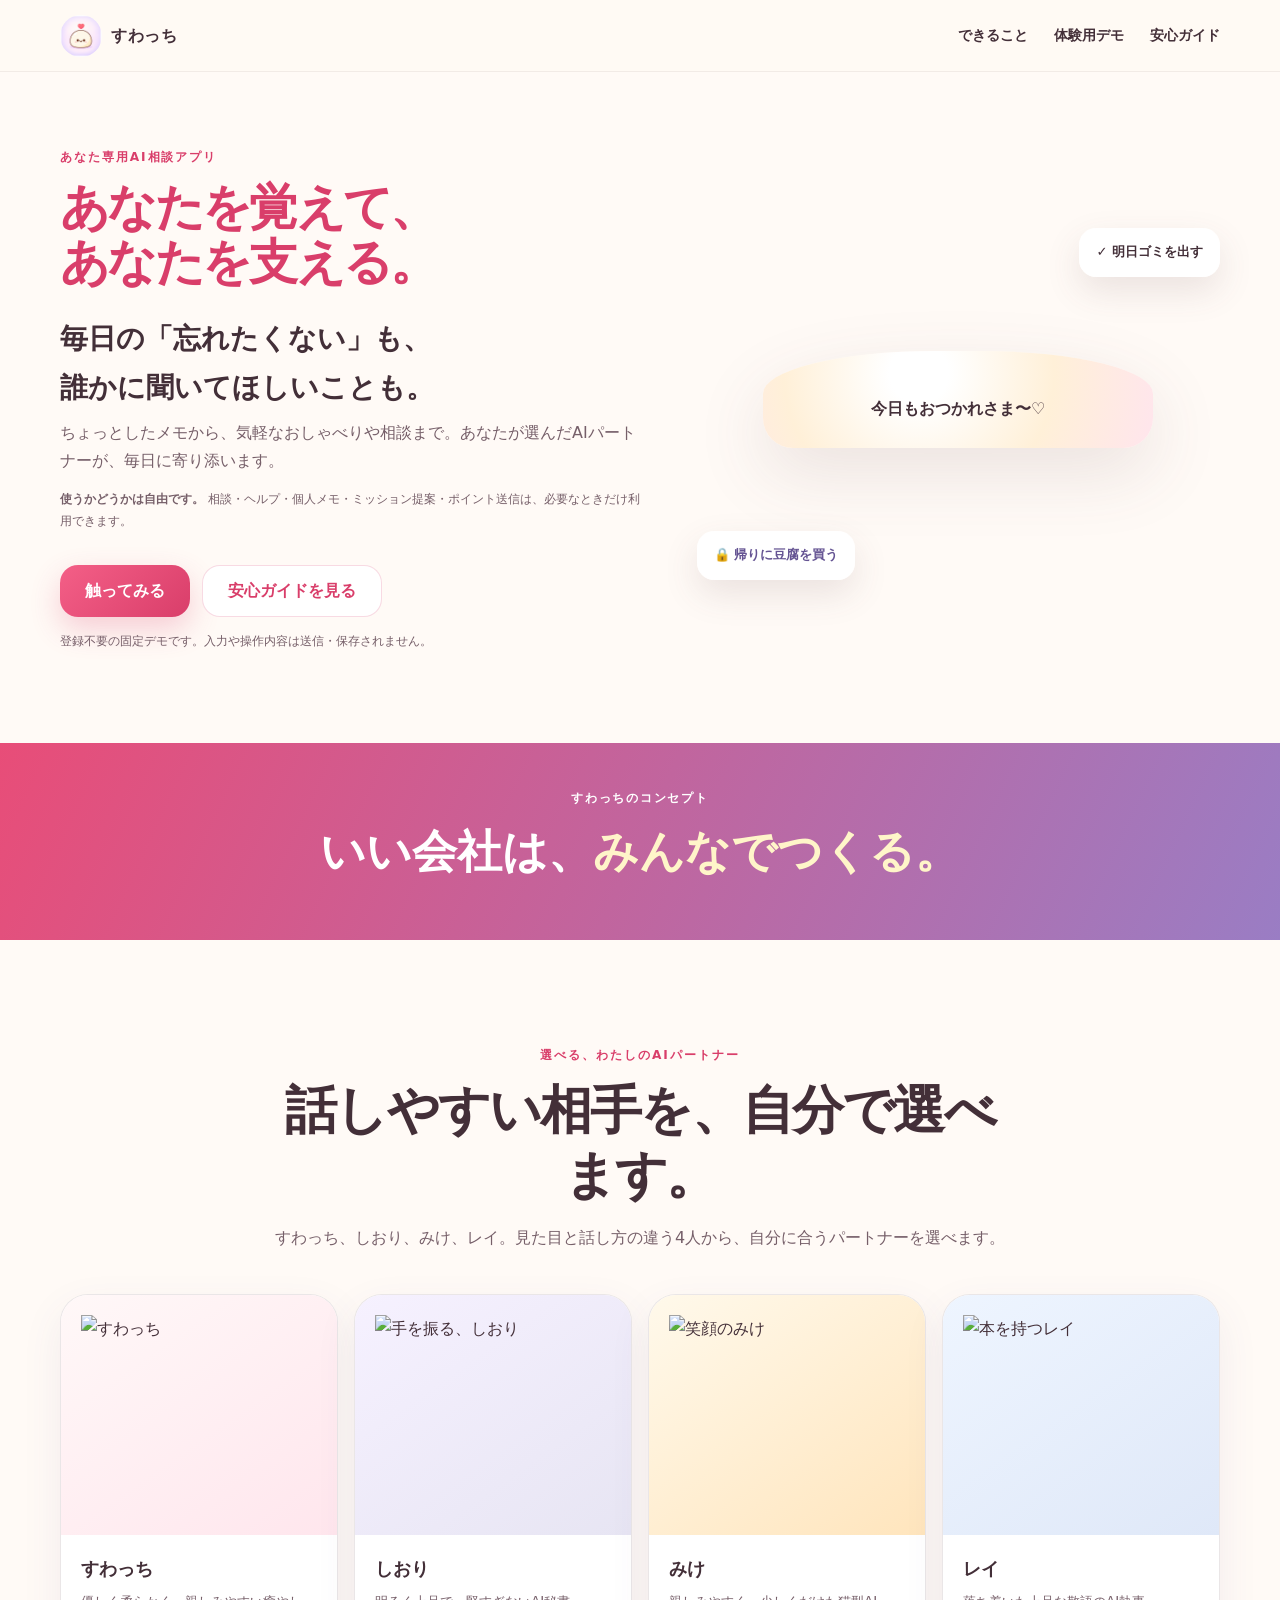
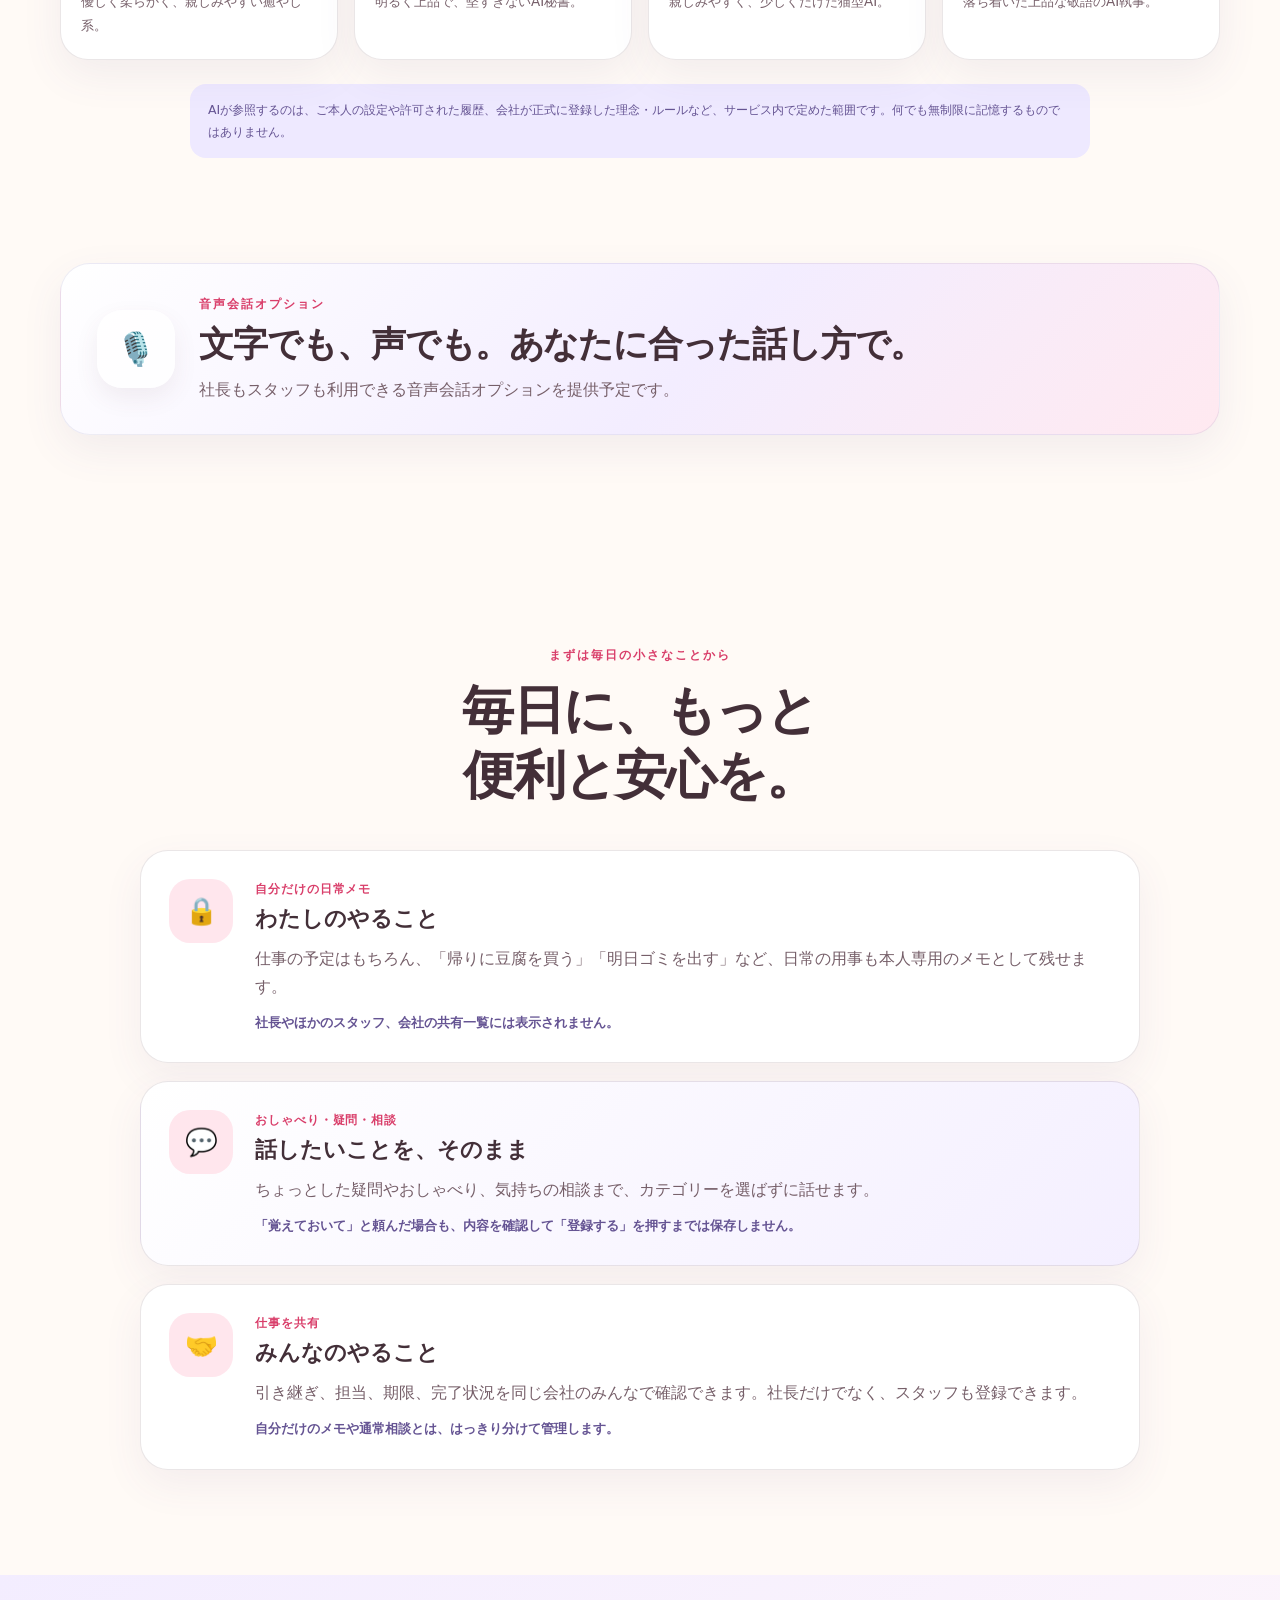
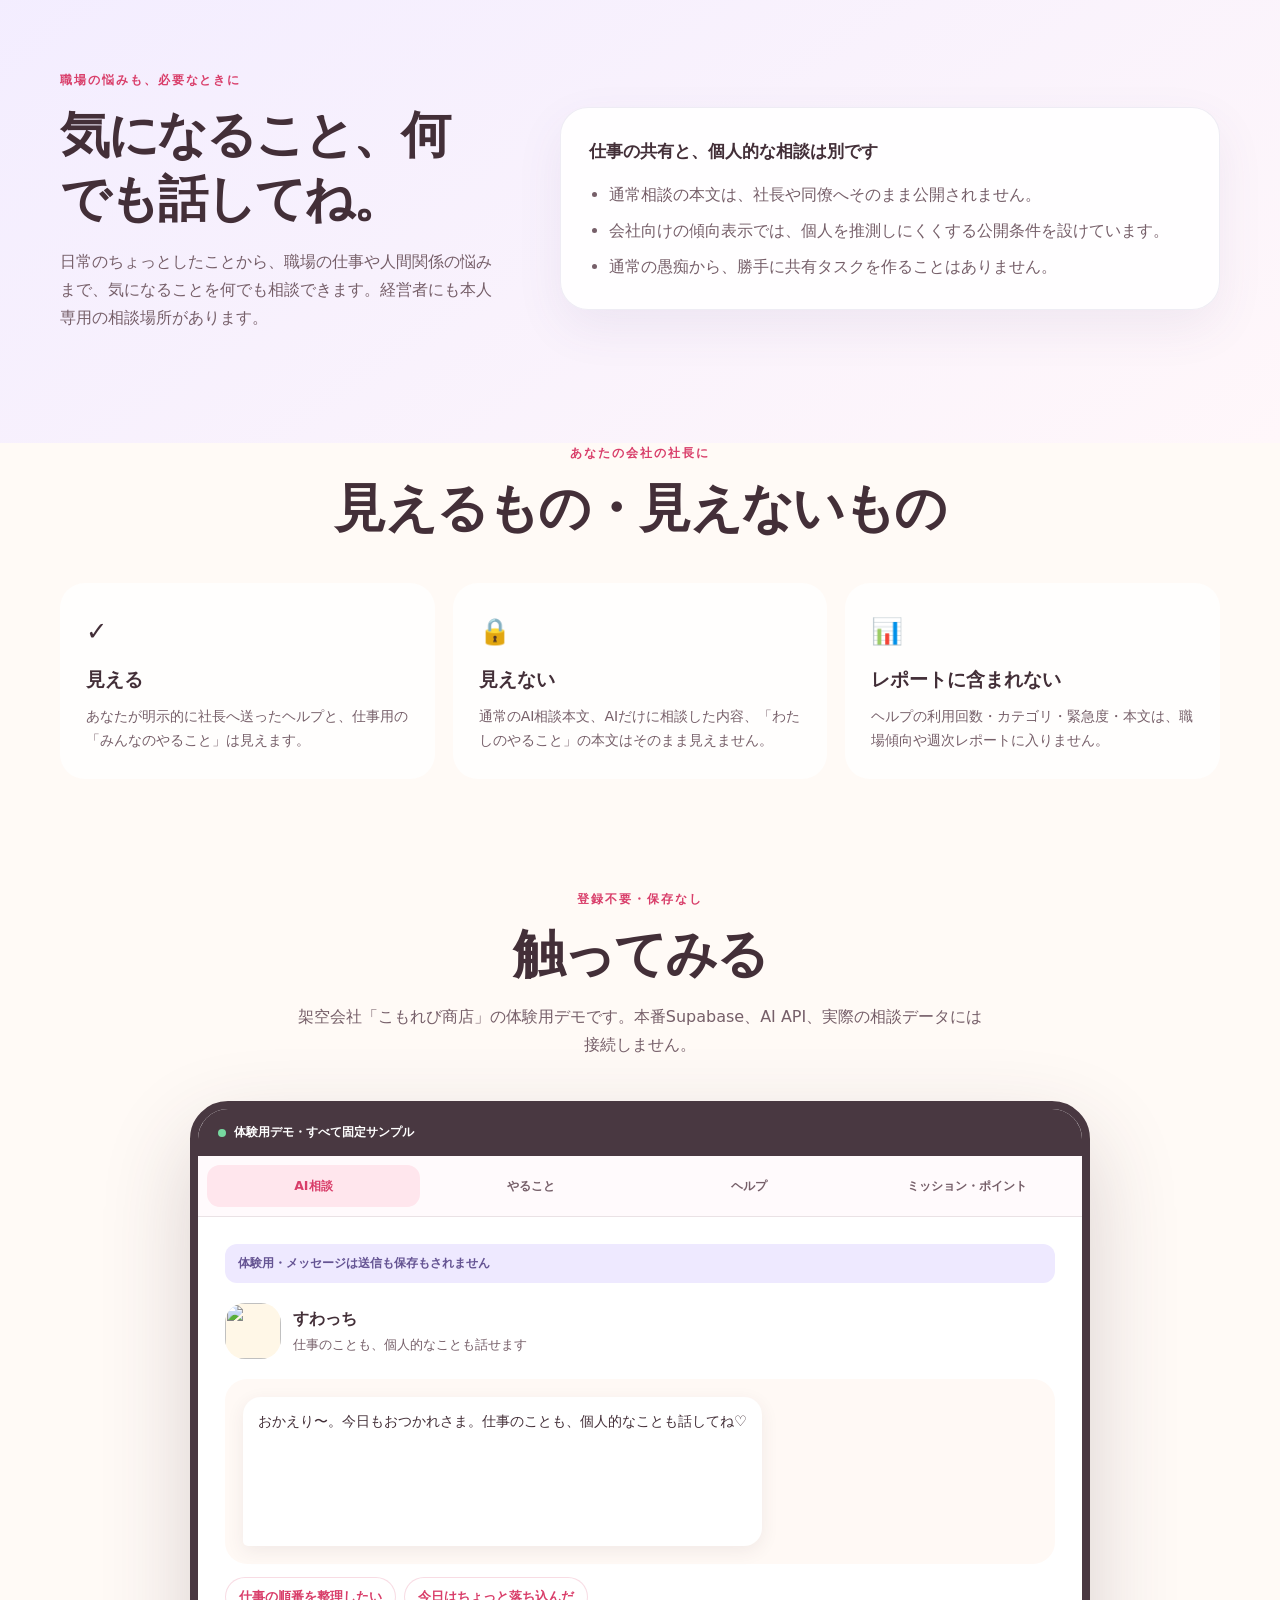
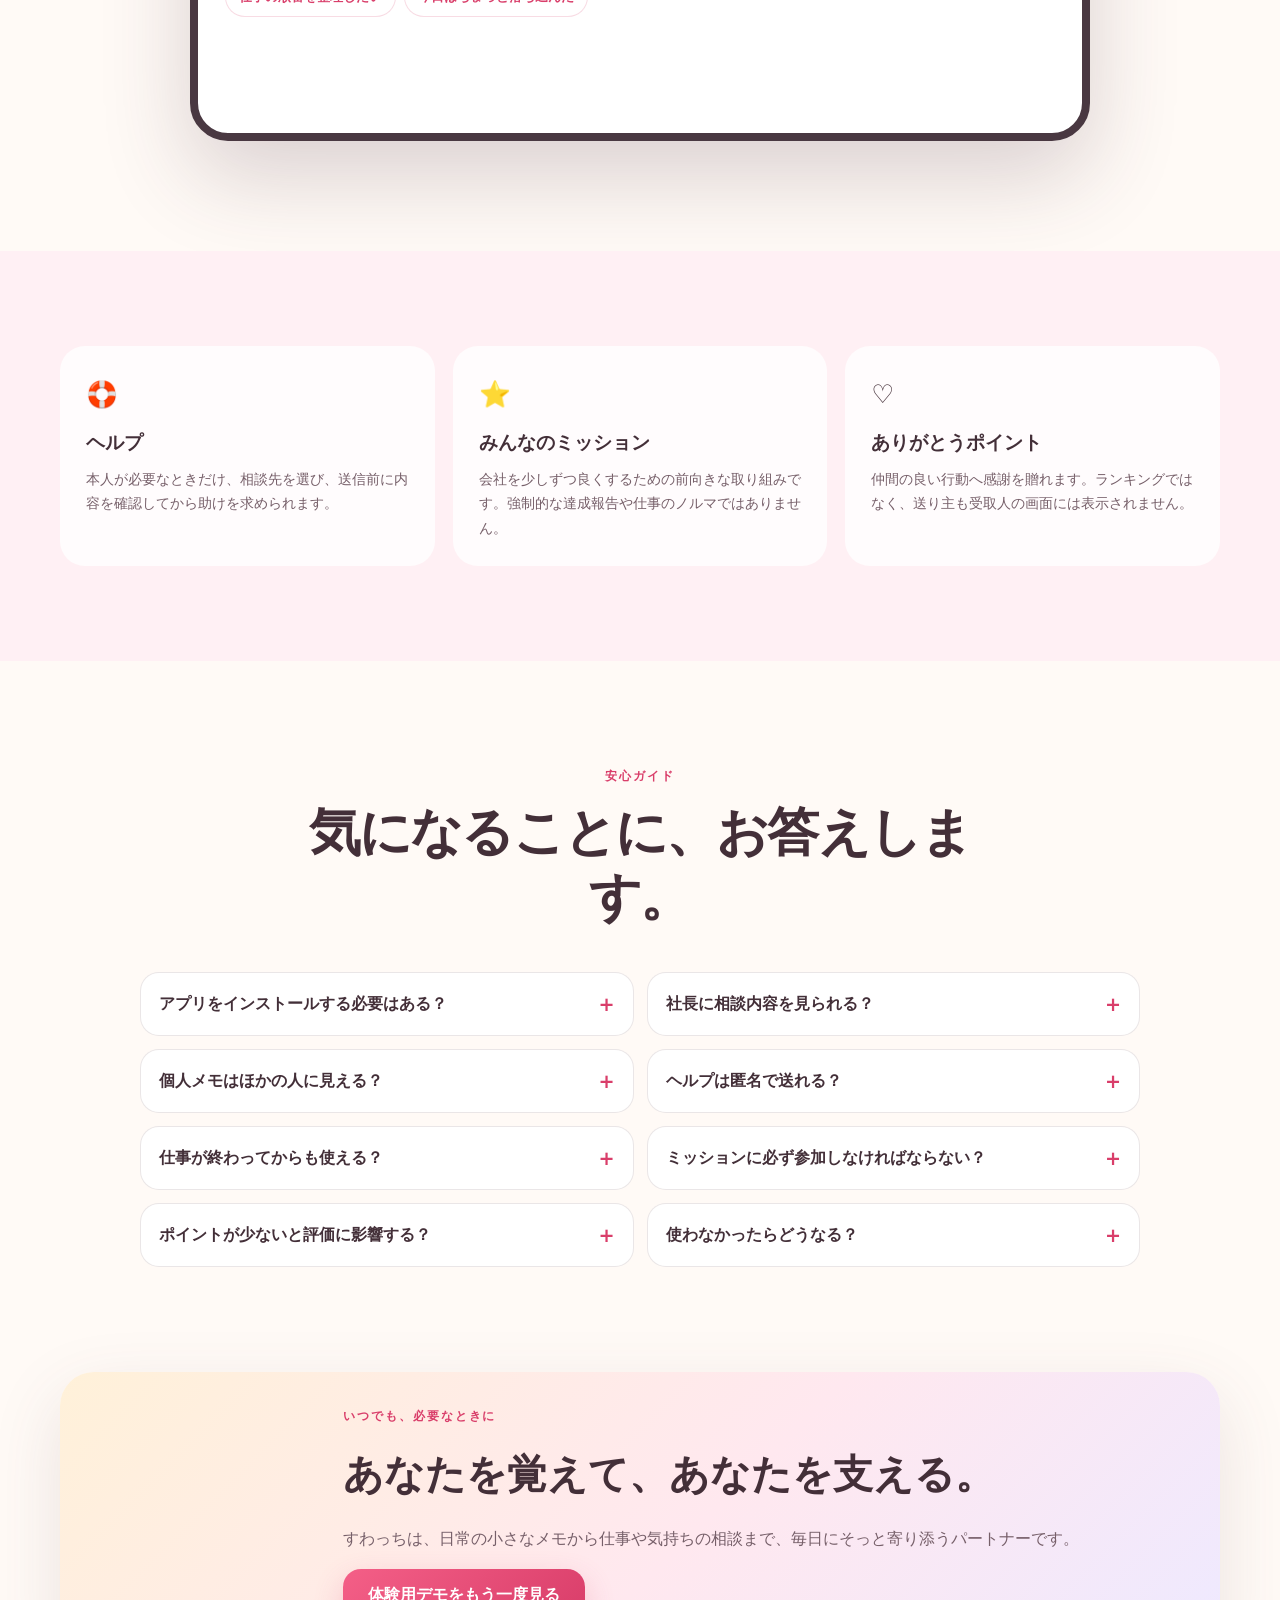
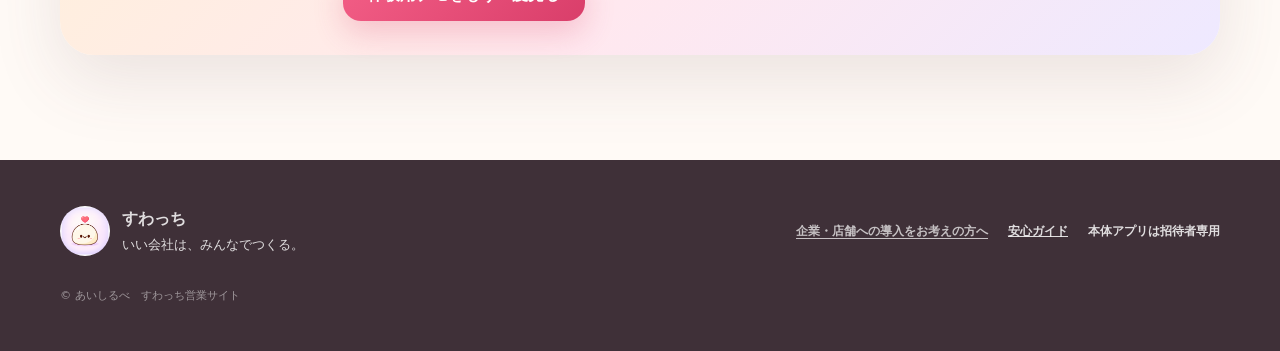
==== commit 73d0f6ff: "align sales demo with help flow" ====
--- a/public/staff/index.html
+++ b/public/staff/index.html
@@ -13,7 +13,7 @@
     <meta property="og:image" content="../assets/icon-512.png" />
     <link rel="icon" href="../assets/icon-192.png" />
     <link rel="apple-touch-icon" href="../assets/apple-touch-icon.png" />
-    <link rel="stylesheet" href="../styles.css" />
+    <link rel="stylesheet" href="../styles.css?v=20261016-1" />
     <script src="./staff-demo.js" defer></script>
   </head>
   <body class="staff-page">
@@ -36,6 +36,7 @@
           <h1>あなたを覚えて、<br />あなたを支える。</h1>
           <p class="staff-hero-lead">毎日の「忘れたくない」も、<br />誰かに聞いてほしいことも。</p>
           <p class="staff-hero-note">ちょっとしたメモから、気軽なおしゃべりや相談まで。あなたが選んだAIパートナーが、毎日に寄り添います。</p>
+          <p class="careful-note"><strong>使うかどうかは自由です。</strong> 相談・ヘルプ・個人メモ・ミッション提案・ポイント送信は、必要なときだけ利用できます。</p>
           <div class="hero-actions">
             <a class="primary-cta" href="#staff-demo">触ってみる</a>
             <a class="secondary-cta" href="#staff-faq">安心ガイドを見る</a>
@@ -43,7 +44,7 @@
           <p class="staff-demo-note">登録不要の固定デモです。入力や操作内容は送信・保存されません。</p>
         </div>
         <div class="staff-hero-visual" aria-hidden="true">
-          <div class="staff-mascot-card"><img src="../assets/suwacchi-mascot.png" alt="" /><span>今日もおつかれさま〜♡</span></div>
+          <div class="staff-mascot-card"><img src="../assets/characters/suwacchi.png" alt="" /><span>今日もおつかれさま〜♡</span></div>
           <div class="staff-float-card staff-float-task">✓ 明日ゴミを出す</div>
           <div class="staff-float-card staff-float-private">🔒 帰りに豆腐を買う</div>
         </div>
@@ -57,10 +58,10 @@
       <section class="partner-section section-shell" aria-labelledby="staff-partner-title">
         <div class="section-heading centered"><p class="eyebrow">選べる、わたしのAIパートナー</p><h2 id="staff-partner-title"><span class="copy-line">話しやすい相手を、</span><span class="copy-line">自分で選べます。</span></h2><p>すわっち、しおり、みけ、レイ。見た目と話し方の違う4人から、自分に合うパートナーを選べます。</p></div>
         <div class="partner-grid">
-          <article class="partner-card partner-suwacchi"><div class="partner-image"><img src="../assets/suwacchi-mascot.png" alt="すわっち" /></div><div><h3>すわっち</h3><p>優しく柔らかく、親しみやすい癒やし系。</p></div></article>
-          <article class="partner-card partner-shiori"><div class="partner-image"><img src="../assets/characters/shiori/wave.webp" alt="手を振る、しおり" /></div><div><h3>しおり</h3><p>明るく上品で、堅すぎないAI秘書。</p></div></article>
-          <article class="partner-card partner-mike"><div class="partner-image"><img src="../assets/characters/mike/smile.webp" alt="笑顔のみけ" /></div><div><h3>みけ</h3><p>親しみやすく、少しくだけた猫型AI。</p></div></article>
-          <article class="partner-card partner-rei"><div class="partner-image"><img src="../assets/characters/rei/book.webp" alt="本を持つレイ" /></div><div><h3>レイ</h3><p>落ち着いた上品な敬語のAI執事。</p></div></article>
+          <article class="partner-card partner-suwacchi"><div class="partner-image"><img src="../assets/characters/suwacchi.png" alt="すわっち" /></div><div><h3>すわっち</h3><p>優しく柔らかく、親しみやすい癒やし系。</p></div></article>
+          <article class="partner-card partner-shiori"><div class="partner-image"><img src="../assets/characters/shiori.png" alt="手を振る、しおり" /></div><div><h3>しおり</h3><p>明るく上品で、堅すぎないAI秘書。</p></div></article>
+          <article class="partner-card partner-mike"><div class="partner-image"><img src="../assets/characters/mike.png" alt="笑顔のみけ" /></div><div><h3>みけ</h3><p>親しみやすく、少しくだけた猫型AI。</p></div></article>
+          <article class="partner-card partner-rei"><div class="partner-image"><img src="../assets/characters/rei.png" alt="本を持つレイ" /></div><div><h3>レイ</h3><p>落ち着いた上品な敬語のAI執事。</p></div></article>
         </div>
         <p class="memory-note">AIが参照するのは、ご本人の設定や許可された履歴、会社が正式に登録した理念・ルールなど、サービス内で定めた範囲です。何でも無制限に記憶するものではありません。</p>
       </section>
@@ -103,6 +104,15 @@
         </div>
       </section>
 
+      <section class="section-shell" aria-labelledby="staff-visibility-title">
+        <div class="section-heading centered"><p class="eyebrow">あなたの会社の社長に</p><h2 id="staff-visibility-title">見えるもの・見えないもの</h2></div>
+        <div class="staff-more-grid">
+          <article><span>✓</span><h3>見える</h3><p>あなたが明示的に社長へ送ったヘルプと、仕事用の「みんなのやること」は見えます。</p></article>
+          <article><span>🔒</span><h3>見えない</h3><p>通常のAI相談本文、AIだけに相談した内容、「わたしのやること」の本文はそのまま見えません。</p></article>
+          <article><span>📊</span><h3>レポートに含まれない</h3><p>ヘルプの利用回数・カテゴリ・緊急度・本文は、職場傾向や週次レポートに入りません。</p></article>
+        </div>
+      </section>
+
       <section id="staff-demo" class="section-shell demo-section staff-demo-section" aria-labelledby="staff-demo-title">
         <div class="section-heading centered">
           <p class="eyebrow">登録不要・保存なし</p>
@@ -114,13 +124,13 @@
           <div class="demo-tabs staff-demo-tabs" role="tablist" aria-label="体験できる機能">
             <button role="tab" aria-selected="true" data-staff-demo-tab="chat">AI相談</button>
             <button role="tab" aria-selected="false" data-staff-demo-tab="tasks">やること</button>
-            <button role="tab" aria-selected="false" data-staff-demo-tab="opinion">ご意見</button>
+            <button role="tab" aria-selected="false" data-staff-demo-tab="help">ヘルプ</button>
             <button role="tab" aria-selected="false" data-staff-demo-tab="mission">ミッション・ポイント</button>
           </div>
 
           <div class="demo-panel" data-staff-demo-panel="chat">
             <div class="sample-banner">体験用・メッセージは送信も保存もされません</div>
-            <div class="demo-chat-header"><img src="../assets/suwacchi-mascot.png" alt="" /><div><strong>すわっち</strong><small>仕事のことも、個人的なことも話せます</small></div></div>
+            <div class="demo-chat-header"><img src="../assets/characters/suwacchi.png" alt="" /><div><strong>すわっち</strong><small>仕事のことも、個人的なことも話せます</small></div></div>
             <div id="staff-demo-messages" class="demo-messages" aria-live="polite"></div>
             <div id="staff-demo-prompts" class="demo-prompts"></div>
           </div>
@@ -133,15 +143,14 @@
             <div class="staff-task-chat-example"><span>チャットから登録</span><p>「帰りに豆腐を買うのを覚えておいて」</p><button id="staff-task-draft" class="demo-button" type="button">登録案を見る</button><div id="staff-task-draft-card" class="task-draft-card" hidden></div></div>
           </div>
 
-          <div class="demo-panel" data-staff-demo-panel="opinion" hidden>
-            <div class="sample-banner">体験用・ご意見は送信されません</div>
-            <h3>会社へ伝えたいときだけ使えます</h3>
-            <p>匿名または記名を自分で選び、会社からの返事をこの画面で受け取るイメージです。</p>
-            <div class="demo-form-row"><label><input type="radio" name="staff-demo-name" checked /> 匿名で送る</label><label><input type="radio" name="staff-demo-name" /> 名前を伝える</label></div>
-            <textarea rows="4" aria-label="体験用のご意見">朝礼の連絡事項を、あとから確認できるようにしてほしいです。</textarea>
-            <button id="staff-opinion-send" class="demo-button" type="button">送信を体験</button>
-            <div id="staff-opinion-result" class="demo-result" hidden></div>
-            <p class="careful-note">匿名を選ぶと名前は表示されません。ただし、文章や具体的な状況から本人が推測される可能性があります。</p>
+          <div class="demo-panel" data-staff-demo-panel="help" hidden>
+            <div class="sample-banner">体験用・相談は送信も保存もされません</div>
+            <h3>必要なときだけ、相談先を選べます</h3>
+            <label>相談先<select id="staff-help-destination"><option>まずはAIに相談する</option><option>責任者に伝える</option><option>社長に直接伝える</option><option>社内の人には相談しにくい</option></select></label>
+            <label>緊急度<select><option>まずは相談したい</option><option>できるだけ早く対応してほしい</option><option>今すぐ助けが必要</option></select></label>
+            <button id="staff-help-preview" class="demo-button" type="button">送信前の確認を体験</button>
+            <div id="staff-help-result" class="demo-result" hidden></div>
+            <p class="careful-note">緊急度を選んでも自動通知や即時対応は行いません。差し迫った危険には110・119などを利用してください。</p>
           </div>
 
           <div class="demo-panel" data-staff-demo-panel="mission" hidden>
@@ -157,7 +166,7 @@
 
       <section class="staff-more-section">
         <div class="section-shell staff-more-grid">
-          <article><span>💌</span><h3>ご意見ポスト</h3><p>会社へ伝えたいことがある場合だけ、自分の意思で利用できます。匿名のまま追加返信もできます。</p></article>
+          <article><span>🛟</span><h3>ヘルプ</h3><p>本人が必要なときだけ、相談先を選び、送信前に内容を確認してから助けを求められます。</p></article>
           <article><span>⭐</span><h3>みんなのミッション</h3><p>会社を少しずつ良くするための前向きな取り組みです。強制的な達成報告や仕事のノルマではありません。</p></article>
           <article><span>♡</span><h3>ありがとうポイント</h3><p>仲間の良い行動へ感謝を贈れます。ランキングではなく、送り主も受取人の画面には表示されません。</p></article>
         </div>
@@ -169,16 +178,16 @@
           <details><summary>アプリをインストールする必要はある？</summary><p>ありません。ブラウザから利用できます。スマートフォンのホーム画面への追加は任意です。</p></details>
           <details><summary>社長に相談内容を見られる？</summary><p>通常相談の本文が社長や同僚へそのまま表示されることはありません。会社向けの傾向表示には、個人を推測しにくくする公開条件があります。</p></details>
           <details><summary>個人メモはほかの人に見える？</summary><p>「わたしのやること」は本人専用です。社長、ほかのスタッフ、運営者にも本文は表示されません。</p></details>
-          <details><summary>匿名ポストは本当に匿名？</summary><p>匿名を選ぶと名前は会社へ表示されません。ただし、文章や出来事の内容から本人が推測される可能性はあります。書く内容を確認してから送信してください。</p></details>
+          <details><summary>ヘルプは匿名で送れる？</summary><p>会社の設定で許可された相談項目では、匿名の一次相談を選べます。ただし、文章や出来事の内容から本人が推測される可能性があります。送信前に内容と相手を確認してください。</p></details>
           <details><summary>仕事が終わってからも使える？</summary><p>ブラウザから開ける時間であれば利用できます。勤務時間外の利用を強制する機能や、外部通知を強制する機能はありません。職場のルールと無理のない範囲で利用してください。</p></details>
           <details><summary>ミッションに必ず参加しなければならない？</summary><p>アプリ上は、強制参加や強制的な達成報告を求める仕組みではありません。会社独自の運用がある場合は、その案内も確認してください。</p></details>
           <details><summary>ポイントが少ないと評価に影響する？</summary><p>アプリがポイント数だけで人事評価を自動決定することはありません。会社での扱いが気になる場合は、導入時の運用ルールを確認してください。</p></details>
-          <details><summary>使わなかったらどうなる？</summary><p>相談、個人メモ、ご意見、ミッション提案、ポイント送信は必要なときに使う機能です。使わなかったことだけを理由にアプリが評価を下げることはありません。</p></details>
+          <details><summary>使わなかったらどうなる？</summary><p>相談、個人メモ、ヘルプ、ミッション提案、ポイント送信は必要なときに使う機能です。使わなかったことだけを理由にアプリが評価を下げることはありません。</p></details>
         </div>
       </section>
 
       <section class="staff-closing-section">
-        <div class="section-shell staff-closing-card"><img src="../assets/suwacchi-mascot.png" alt="" /><div><p class="eyebrow">いつでも、必要なときに</p><h2>あなたを覚えて、あなたを支える。</h2><p>すわっちは、日常の小さなメモから仕事や気持ちの相談まで、毎日にそっと寄り添うパートナーです。</p><a class="primary-cta" href="#staff-demo">体験用デモをもう一度見る</a></div></div>
+        <div class="section-shell staff-closing-card"><img src="../assets/characters/suwacchi.png" alt="" /><div><p class="eyebrow">いつでも、必要なときに</p><h2>あなたを覚えて、あなたを支える。</h2><p>すわっちは、日常の小さなメモから仕事や気持ちの相談まで、毎日にそっと寄り添うパートナーです。</p><a class="primary-cta" href="#staff-demo">体験用デモをもう一度見る</a></div></div>
       </section>
     </main>
 
--- a/public/styles.css
+++ b/public/styles.css
@@ -20,7 +20,7 @@
 [hidden] { display: none !important; }
 
 .site-header { position: sticky; z-index: 20; top: 0; display: flex; align-items: center; gap: 28px; min-height: 72px; padding: 10px max(20px, calc((100vw - 1160px) / 2)); background: rgba(255, 250, 244, .88); border-bottom: 1px solid rgba(92, 61, 74, .08); backdrop-filter: blur(16px); }
-.brand { display: inline-flex; align-items: center; gap: 9px; margin-right: auto; text-decoration: none; font-weight: 800; letter-spacing: .04em; }
+.brand { display: inline-flex; align-items: center; flex-shrink: 0; gap: 9px; margin-right: auto; text-decoration: none; font-weight: 800; letter-spacing: .04em; white-space: nowrap; }
 .brand img { width: 42px; height: 42px; border-radius: 50%; }
 .site-header nav { display: flex; gap: 26px; font-size: .86rem; font-weight: 700; }
 .site-header nav a, .header-login, .header-staff-link { text-decoration: none; }
@@ -323,7 +323,7 @@
 
 @media (max-width: 620px) {
   .section-shell { width: min(100% - 28px, 1160px); }
-  .site-header { min-height: 62px; padding-inline: 14px; }
+  .site-header { gap: 8px; min-height: 62px; padding-inline: 14px; }
   .brand img { width: 36px; height: 36px; }
   .header-login { padding: 7px 12px; font-size: .74rem; }
   .header-staff-link { max-width: 52vw; overflow: hidden; padding: 7px 11px; font-size: .7rem; text-overflow: ellipsis; }
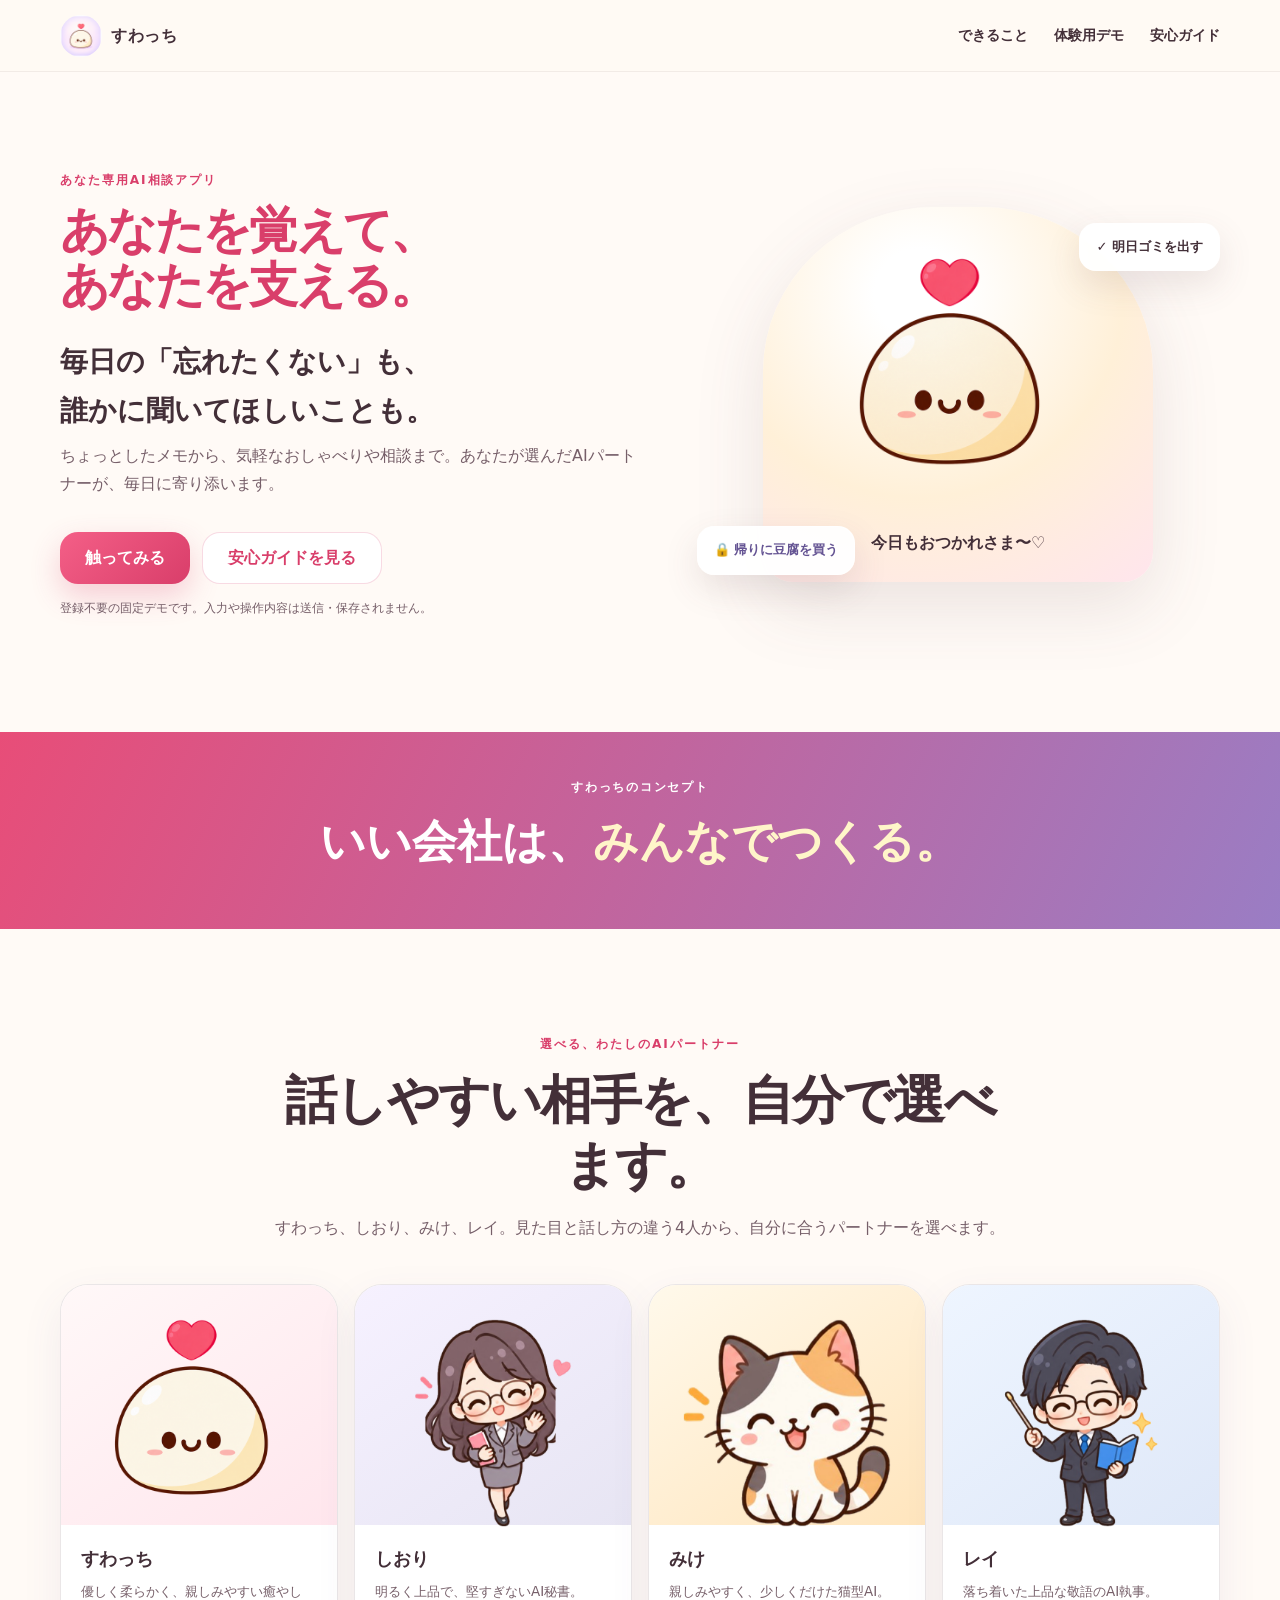
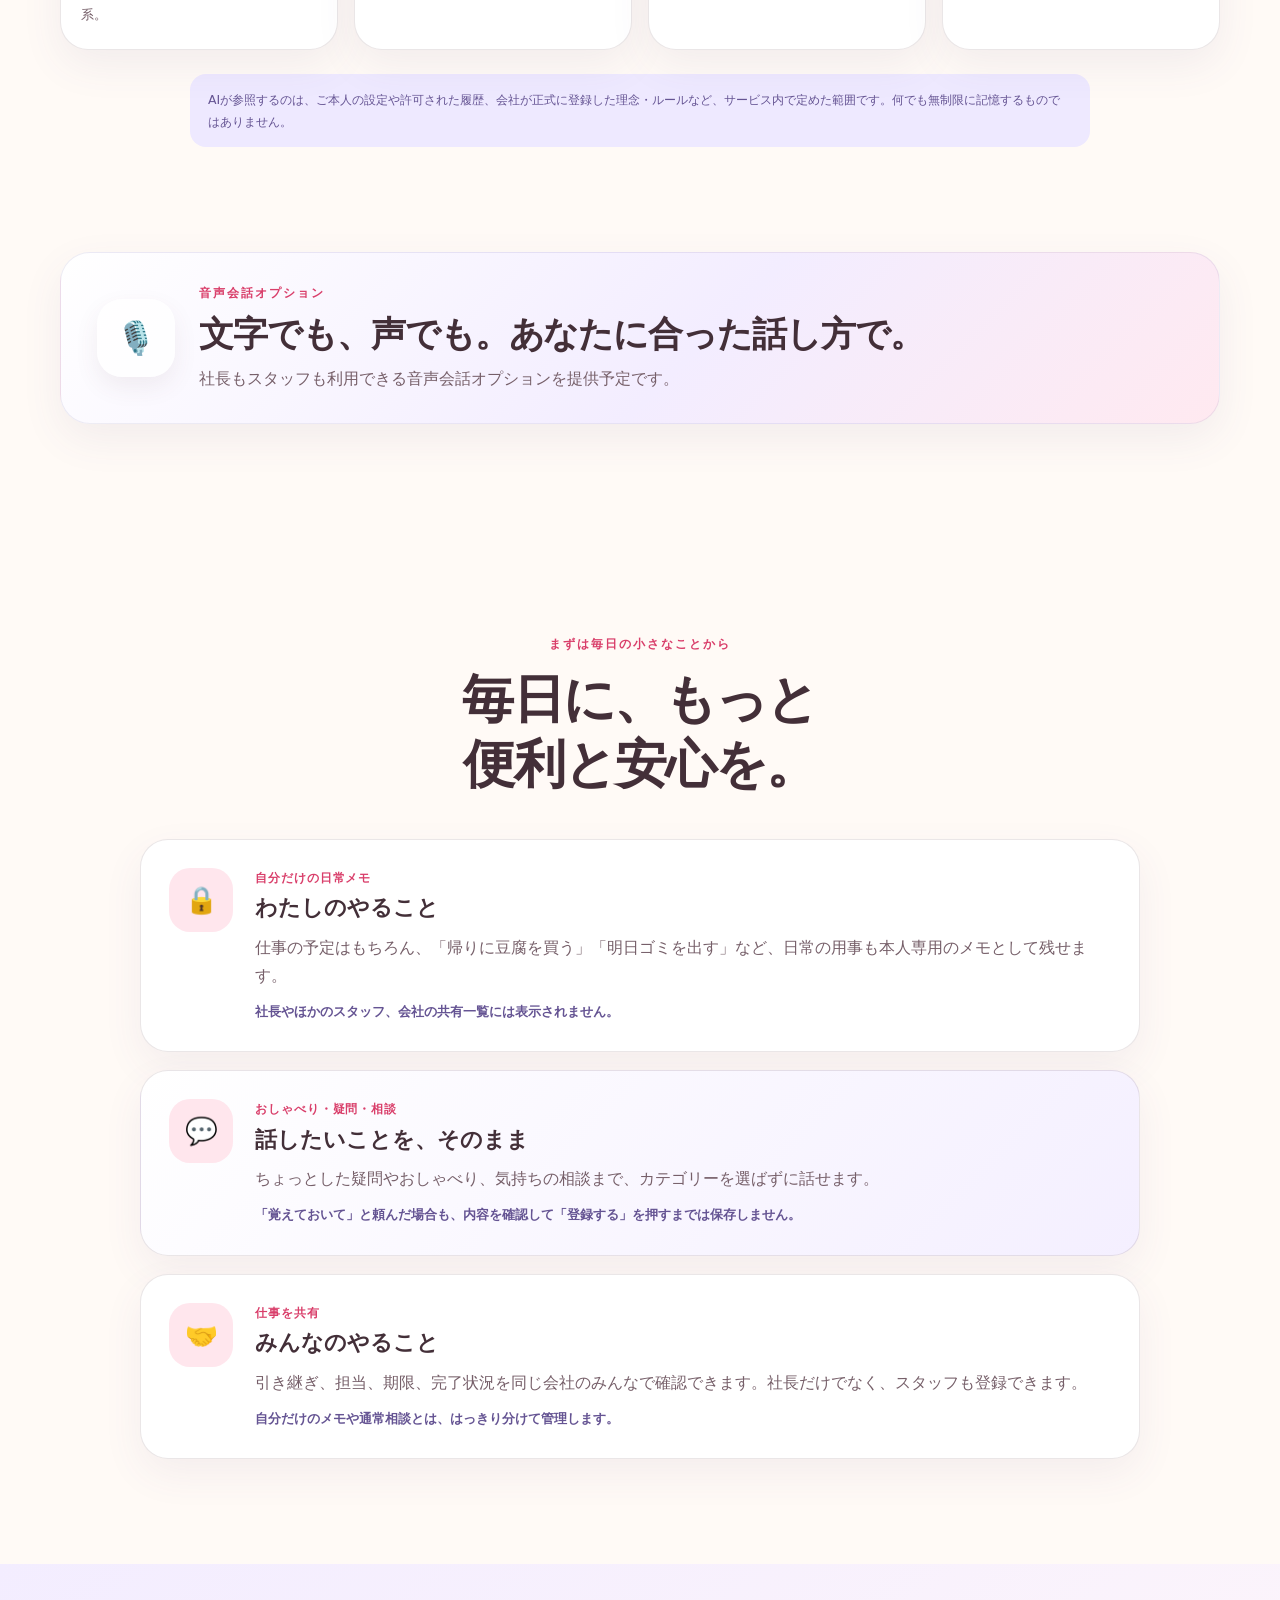
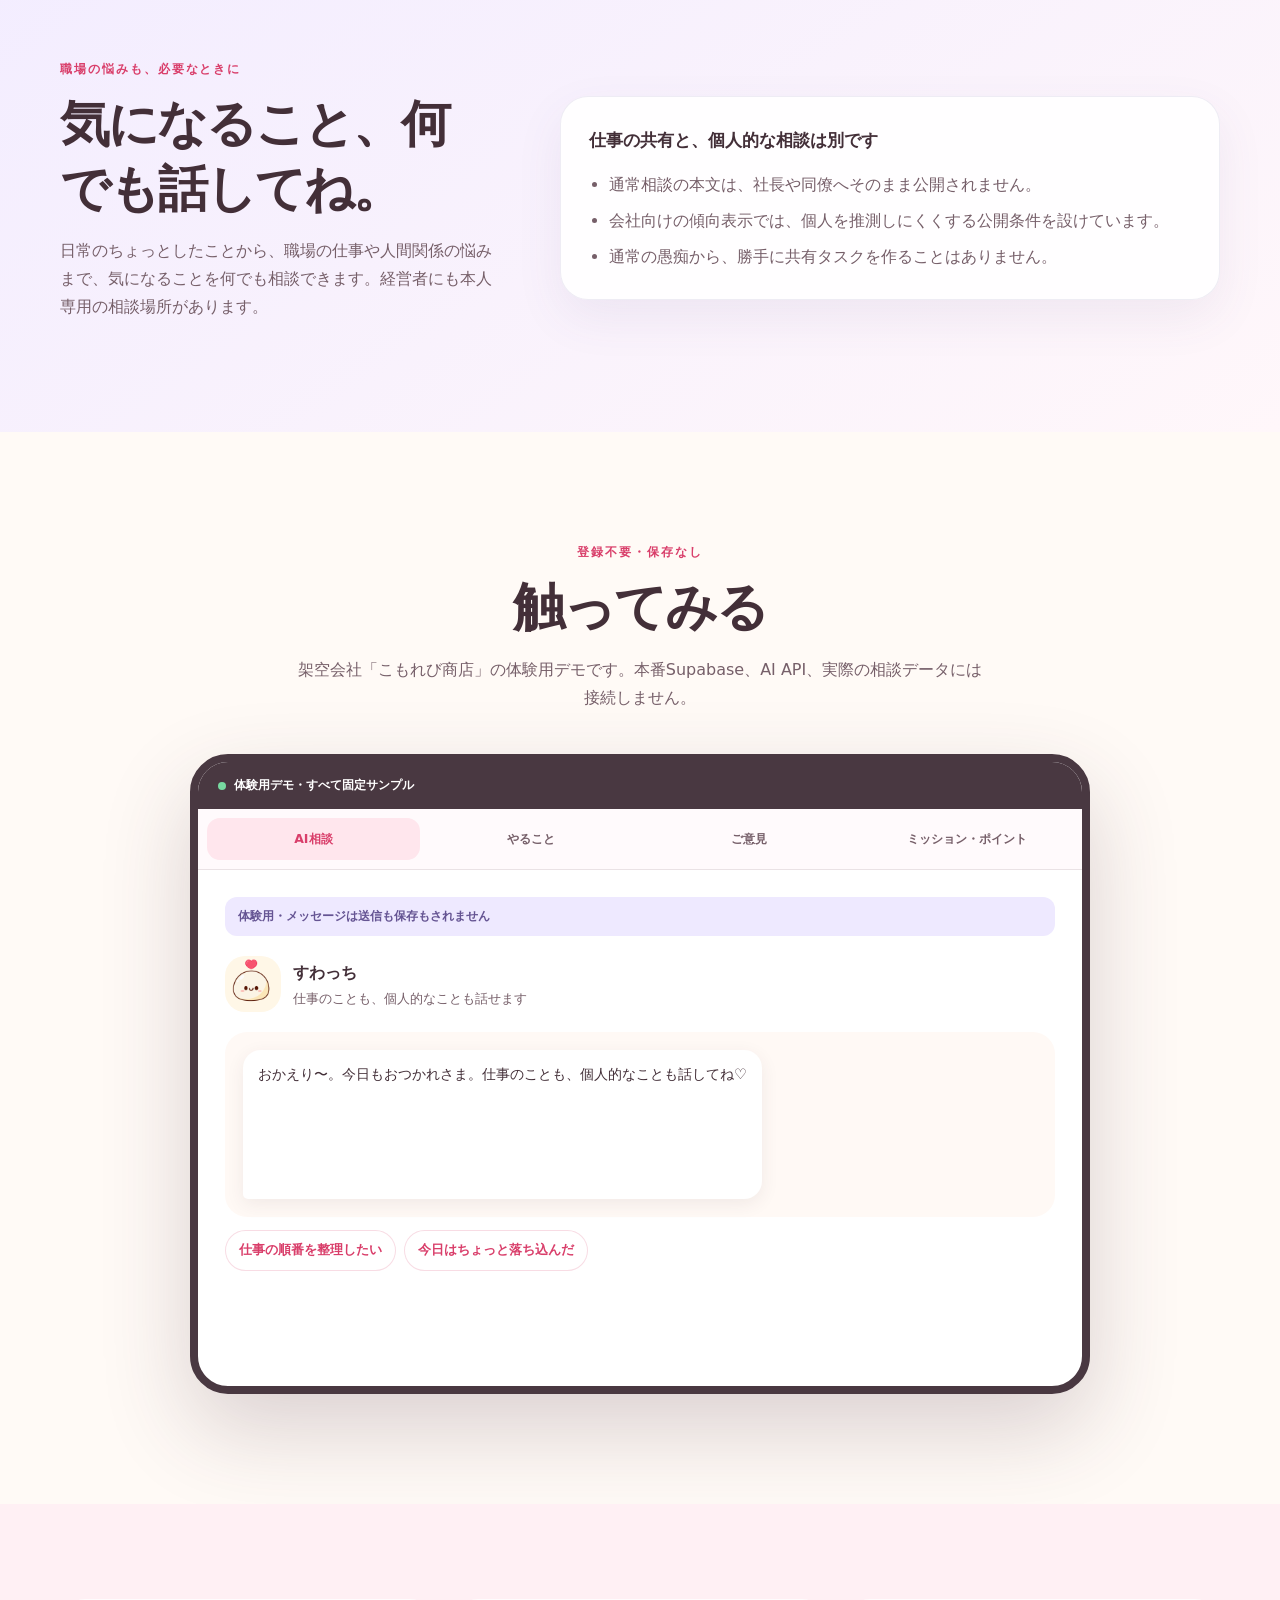
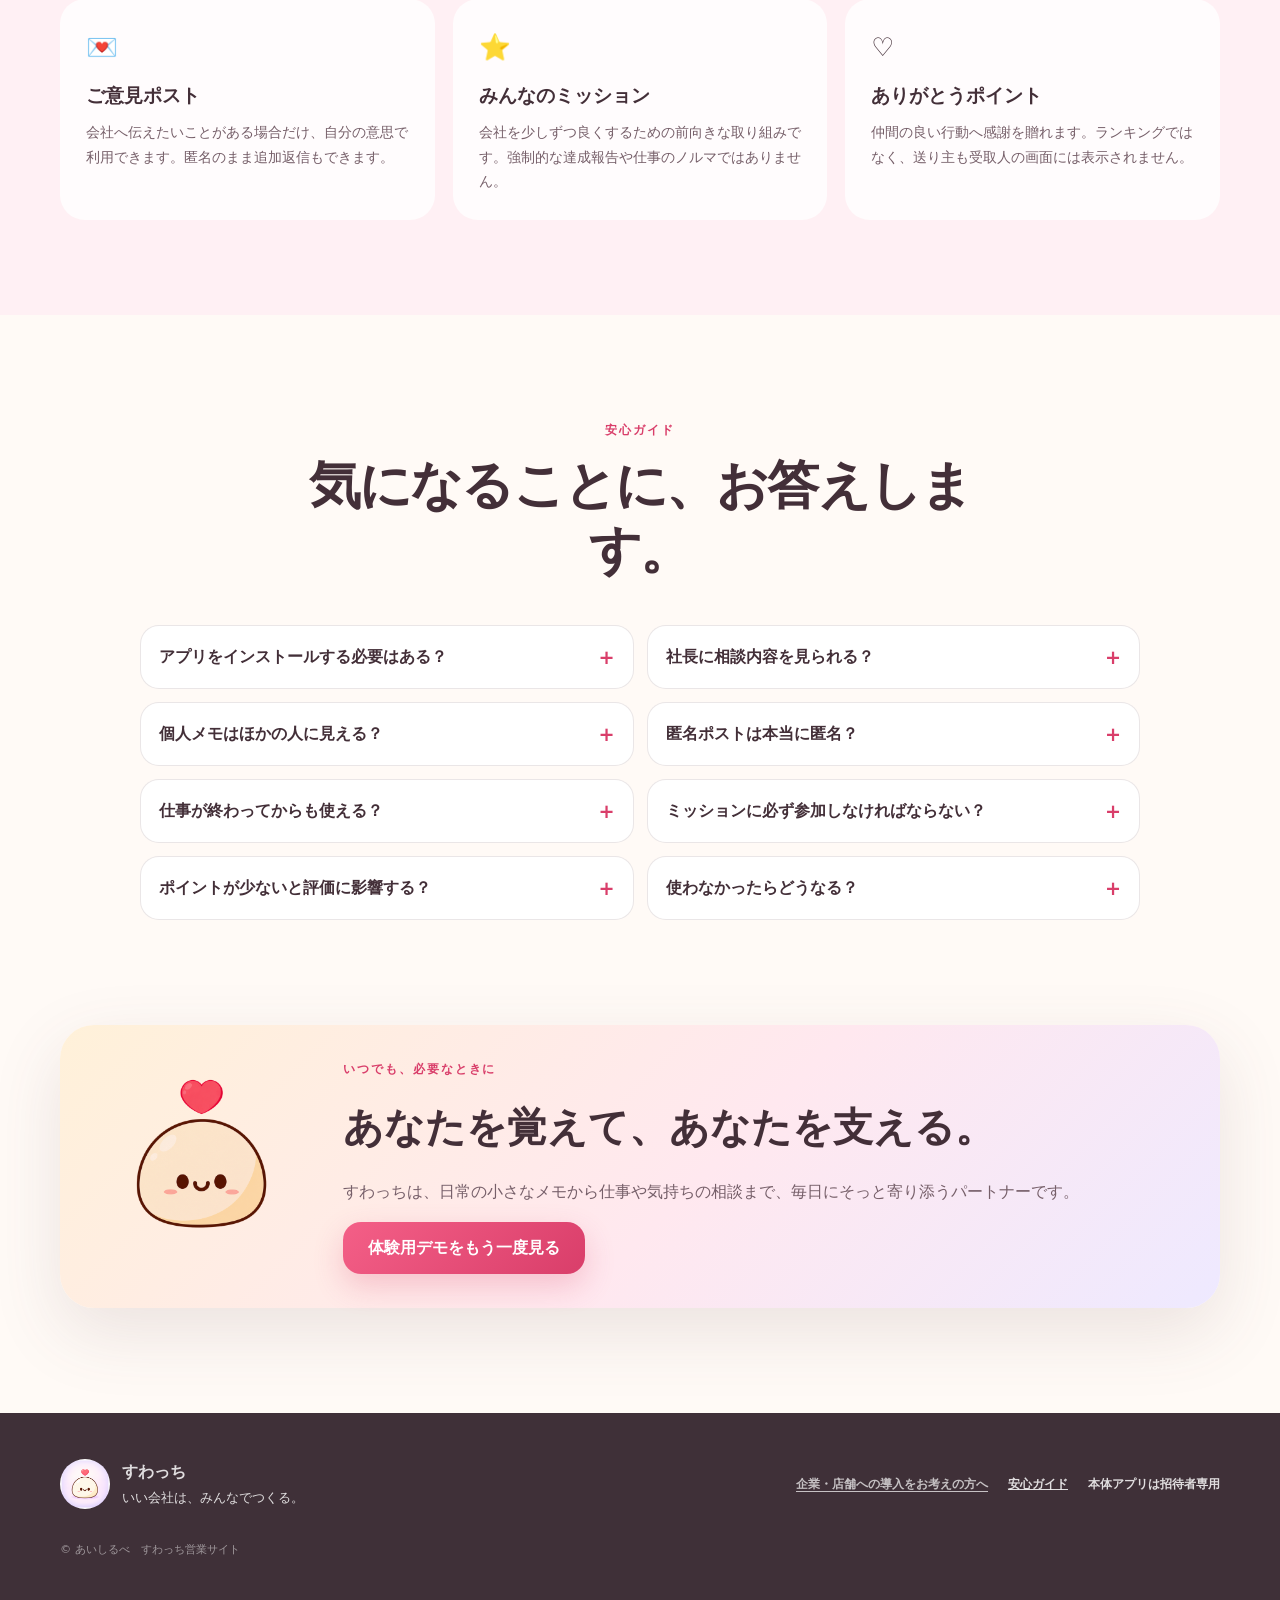
==== commit 5d65d892: "Unify approved character artwork" ====
--- a/public/staff/index.html
+++ b/public/staff/index.html
@@ -36,7 +36,6 @@
           <h1>あなたを覚えて、<br />あなたを支える。</h1>
           <p class="staff-hero-lead">毎日の「忘れたくない」も、<br />誰かに聞いてほしいことも。</p>
           <p class="staff-hero-note">ちょっとしたメモから、気軽なおしゃべりや相談まで。あなたが選んだAIパートナーが、毎日に寄り添います。</p>
-          <p class="careful-note"><strong>使うかどうかは自由です。</strong> 相談・ヘルプ・個人メモ・ミッション提案・ポイント送信は、必要なときだけ利用できます。</p>
           <div class="hero-actions">
             <a class="primary-cta" href="#staff-demo">触ってみる</a>
             <a class="secondary-cta" href="#staff-faq">安心ガイドを見る</a>
@@ -104,15 +103,6 @@
         </div>
       </section>
 
-      <section class="section-shell" aria-labelledby="staff-visibility-title">
-        <div class="section-heading centered"><p class="eyebrow">あなたの会社の社長に</p><h2 id="staff-visibility-title">見えるもの・見えないもの</h2></div>
-        <div class="staff-more-grid">
-          <article><span>✓</span><h3>見える</h3><p>あなたが明示的に社長へ送ったヘルプと、仕事用の「みんなのやること」は見えます。</p></article>
-          <article><span>🔒</span><h3>見えない</h3><p>通常のAI相談本文、AIだけに相談した内容、「わたしのやること」の本文はそのまま見えません。</p></article>
-          <article><span>📊</span><h3>レポートに含まれない</h3><p>ヘルプの利用回数・カテゴリ・緊急度・本文は、職場傾向や週次レポートに入りません。</p></article>
-        </div>
-      </section>
-
       <section id="staff-demo" class="section-shell demo-section staff-demo-section" aria-labelledby="staff-demo-title">
         <div class="section-heading centered">
           <p class="eyebrow">登録不要・保存なし</p>
@@ -124,7 +114,7 @@
           <div class="demo-tabs staff-demo-tabs" role="tablist" aria-label="体験できる機能">
             <button role="tab" aria-selected="true" data-staff-demo-tab="chat">AI相談</button>
             <button role="tab" aria-selected="false" data-staff-demo-tab="tasks">やること</button>
-            <button role="tab" aria-selected="false" data-staff-demo-tab="help">ヘルプ</button>
+            <button role="tab" aria-selected="false" data-staff-demo-tab="opinion">ご意見</button>
             <button role="tab" aria-selected="false" data-staff-demo-tab="mission">ミッション・ポイント</button>
           </div>
 
@@ -143,14 +133,15 @@
             <div class="staff-task-chat-example"><span>チャットから登録</span><p>「帰りに豆腐を買うのを覚えておいて」</p><button id="staff-task-draft" class="demo-button" type="button">登録案を見る</button><div id="staff-task-draft-card" class="task-draft-card" hidden></div></div>
           </div>
 
-          <div class="demo-panel" data-staff-demo-panel="help" hidden>
-            <div class="sample-banner">体験用・相談は送信も保存もされません</div>
-            <h3>必要なときだけ、相談先を選べます</h3>
-            <label>相談先<select id="staff-help-destination"><option>まずはAIに相談する</option><option>責任者に伝える</option><option>社長に直接伝える</option><option>社内の人には相談しにくい</option></select></label>
-            <label>緊急度<select><option>まずは相談したい</option><option>できるだけ早く対応してほしい</option><option>今すぐ助けが必要</option></select></label>
-            <button id="staff-help-preview" class="demo-button" type="button">送信前の確認を体験</button>
-            <div id="staff-help-result" class="demo-result" hidden></div>
-            <p class="careful-note">緊急度を選んでも自動通知や即時対応は行いません。差し迫った危険には110・119などを利用してください。</p>
+          <div class="demo-panel" data-staff-demo-panel="opinion" hidden>
+            <div class="sample-banner">体験用・ご意見は送信されません</div>
+            <h3>会社へ伝えたいときだけ使えます</h3>
+            <p>匿名または記名を自分で選び、会社からの返事をこの画面で受け取るイメージです。</p>
+            <div class="demo-form-row"><label><input type="radio" name="staff-demo-name" checked /> 匿名で送る</label><label><input type="radio" name="staff-demo-name" /> 名前を伝える</label></div>
+            <textarea rows="4" aria-label="体験用のご意見">朝礼の連絡事項を、あとから確認できるようにしてほしいです。</textarea>
+            <button id="staff-opinion-send" class="demo-button" type="button">送信を体験</button>
+            <div id="staff-opinion-result" class="demo-result" hidden></div>
+            <p class="careful-note">匿名を選ぶと名前は表示されません。ただし、文章や具体的な状況から本人が推測される可能性があります。</p>
           </div>
 
           <div class="demo-panel" data-staff-demo-panel="mission" hidden>
@@ -166,7 +157,7 @@
 
       <section class="staff-more-section">
         <div class="section-shell staff-more-grid">
-          <article><span>🛟</span><h3>ヘルプ</h3><p>本人が必要なときだけ、相談先を選び、送信前に内容を確認してから助けを求められます。</p></article>
+          <article><span>💌</span><h3>ご意見ポスト</h3><p>会社へ伝えたいことがある場合だけ、自分の意思で利用できます。匿名のまま追加返信もできます。</p></article>
           <article><span>⭐</span><h3>みんなのミッション</h3><p>会社を少しずつ良くするための前向きな取り組みです。強制的な達成報告や仕事のノルマではありません。</p></article>
           <article><span>♡</span><h3>ありがとうポイント</h3><p>仲間の良い行動へ感謝を贈れます。ランキングではなく、送り主も受取人の画面には表示されません。</p></article>
         </div>
@@ -178,11 +169,11 @@
           <details><summary>アプリをインストールする必要はある？</summary><p>ありません。ブラウザから利用できます。スマートフォンのホーム画面への追加は任意です。</p></details>
           <details><summary>社長に相談内容を見られる？</summary><p>通常相談の本文が社長や同僚へそのまま表示されることはありません。会社向けの傾向表示には、個人を推測しにくくする公開条件があります。</p></details>
           <details><summary>個人メモはほかの人に見える？</summary><p>「わたしのやること」は本人専用です。社長、ほかのスタッフ、運営者にも本文は表示されません。</p></details>
-          <details><summary>ヘルプは匿名で送れる？</summary><p>会社の設定で許可された相談項目では、匿名の一次相談を選べます。ただし、文章や出来事の内容から本人が推測される可能性があります。送信前に内容と相手を確認してください。</p></details>
+          <details><summary>匿名ポストは本当に匿名？</summary><p>匿名を選ぶと名前は会社へ表示されません。ただし、文章や出来事の内容から本人が推測される可能性はあります。書く内容を確認してから送信してください。</p></details>
           <details><summary>仕事が終わってからも使える？</summary><p>ブラウザから開ける時間であれば利用できます。勤務時間外の利用を強制する機能や、外部通知を強制する機能はありません。職場のルールと無理のない範囲で利用してください。</p></details>
           <details><summary>ミッションに必ず参加しなければならない？</summary><p>アプリ上は、強制参加や強制的な達成報告を求める仕組みではありません。会社独自の運用がある場合は、その案内も確認してください。</p></details>
           <details><summary>ポイントが少ないと評価に影響する？</summary><p>アプリがポイント数だけで人事評価を自動決定することはありません。会社での扱いが気になる場合は、導入時の運用ルールを確認してください。</p></details>
-          <details><summary>使わなかったらどうなる？</summary><p>相談、個人メモ、ヘルプ、ミッション提案、ポイント送信は必要なときに使う機能です。使わなかったことだけを理由にアプリが評価を下げることはありません。</p></details>
+          <details><summary>使わなかったらどうなる？</summary><p>相談、個人メモ、ご意見、ミッション提案、ポイント送信は必要なときに使う機能です。使わなかったことだけを理由にアプリが評価を下げることはありません。</p></details>
         </div>
       </section>
 
--- a/public/styles.css
+++ b/public/styles.css
@@ -49,7 +49,7 @@
 
 .hero-visual { position: relative; min-height: 490px; display: grid; place-items: center; isolation: isolate; }
 .mascot-halo { width: min(390px, 82vw); aspect-ratio: 1; display: grid; place-items: center; border-radius: 48% 52% 45% 55%; background: radial-gradient(circle at 35% 28%, #fff 0 8%, #ffefcf 44%, #ffdfe8 100%); box-shadow: var(--shadow); animation: float 4.6s ease-in-out infinite; }
-.mascot-halo img { width: 78%; border-radius: 44%; mix-blend-mode: multiply; }
+.mascot-halo img { width: 78%; height: 78%; object-fit: contain; }
 .hero-orbit { position: absolute; z-index: -1; border-radius: 50%; border: 1px dashed rgba(217, 62, 106, .25); }
 .orbit-one { width: 460px; height: 460px; animation: spin 26s linear infinite; }
 .orbit-two { width: 350px; height: 350px; border-color: rgba(118, 105, 167, .25); animation: spin 19s linear infinite reverse; }
@@ -131,7 +131,7 @@
 .demo-role-switch button { padding: 7px 13px; border: 0; border-radius: 10px; color: var(--muted); background: transparent; font-weight: 800; cursor: pointer; }
 .demo-role-switch button.active { color: var(--pink-deep); background: #fff; box-shadow: 0 4px 12px rgba(60,40,50,.08); }
 .demo-chat-header { display: flex; align-items: center; gap: 12px; margin: 20px 0; }
-.demo-chat-header img { width: 56px; height: 56px; object-fit: cover; border-radius: 20px; background: #fff7e7; }
+.demo-chat-header img { width: 56px; height: 56px; object-fit: contain; border-radius: 20px; background: #fff7e7; }
 .demo-chat-header small { display: block; color: var(--muted); }
 .demo-messages { display: grid; gap: 10px; min-height: 185px; padding: 18px; border-radius: 22px; background: #fff9f5; }
 .mini-bubble { max-width: 82%; padding: 12px 15px; border-radius: 18px; font-size: .9rem; }
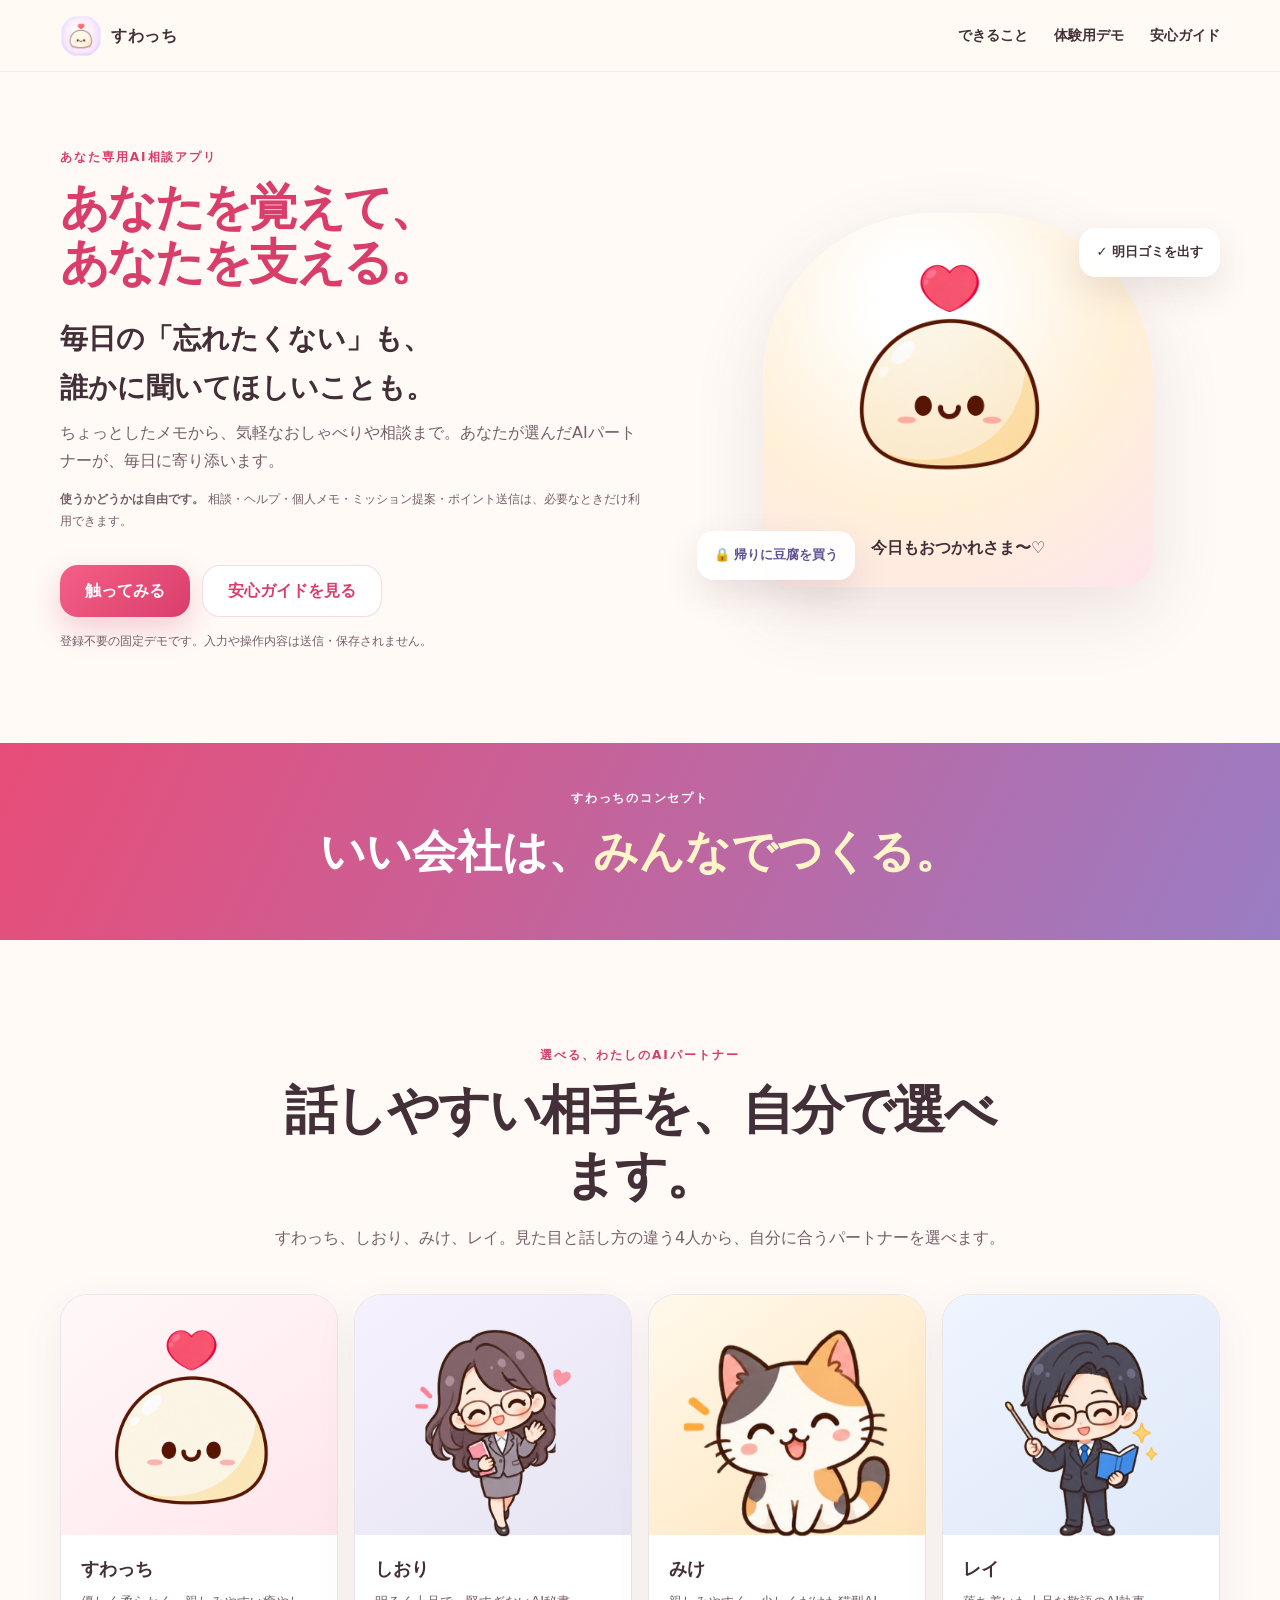
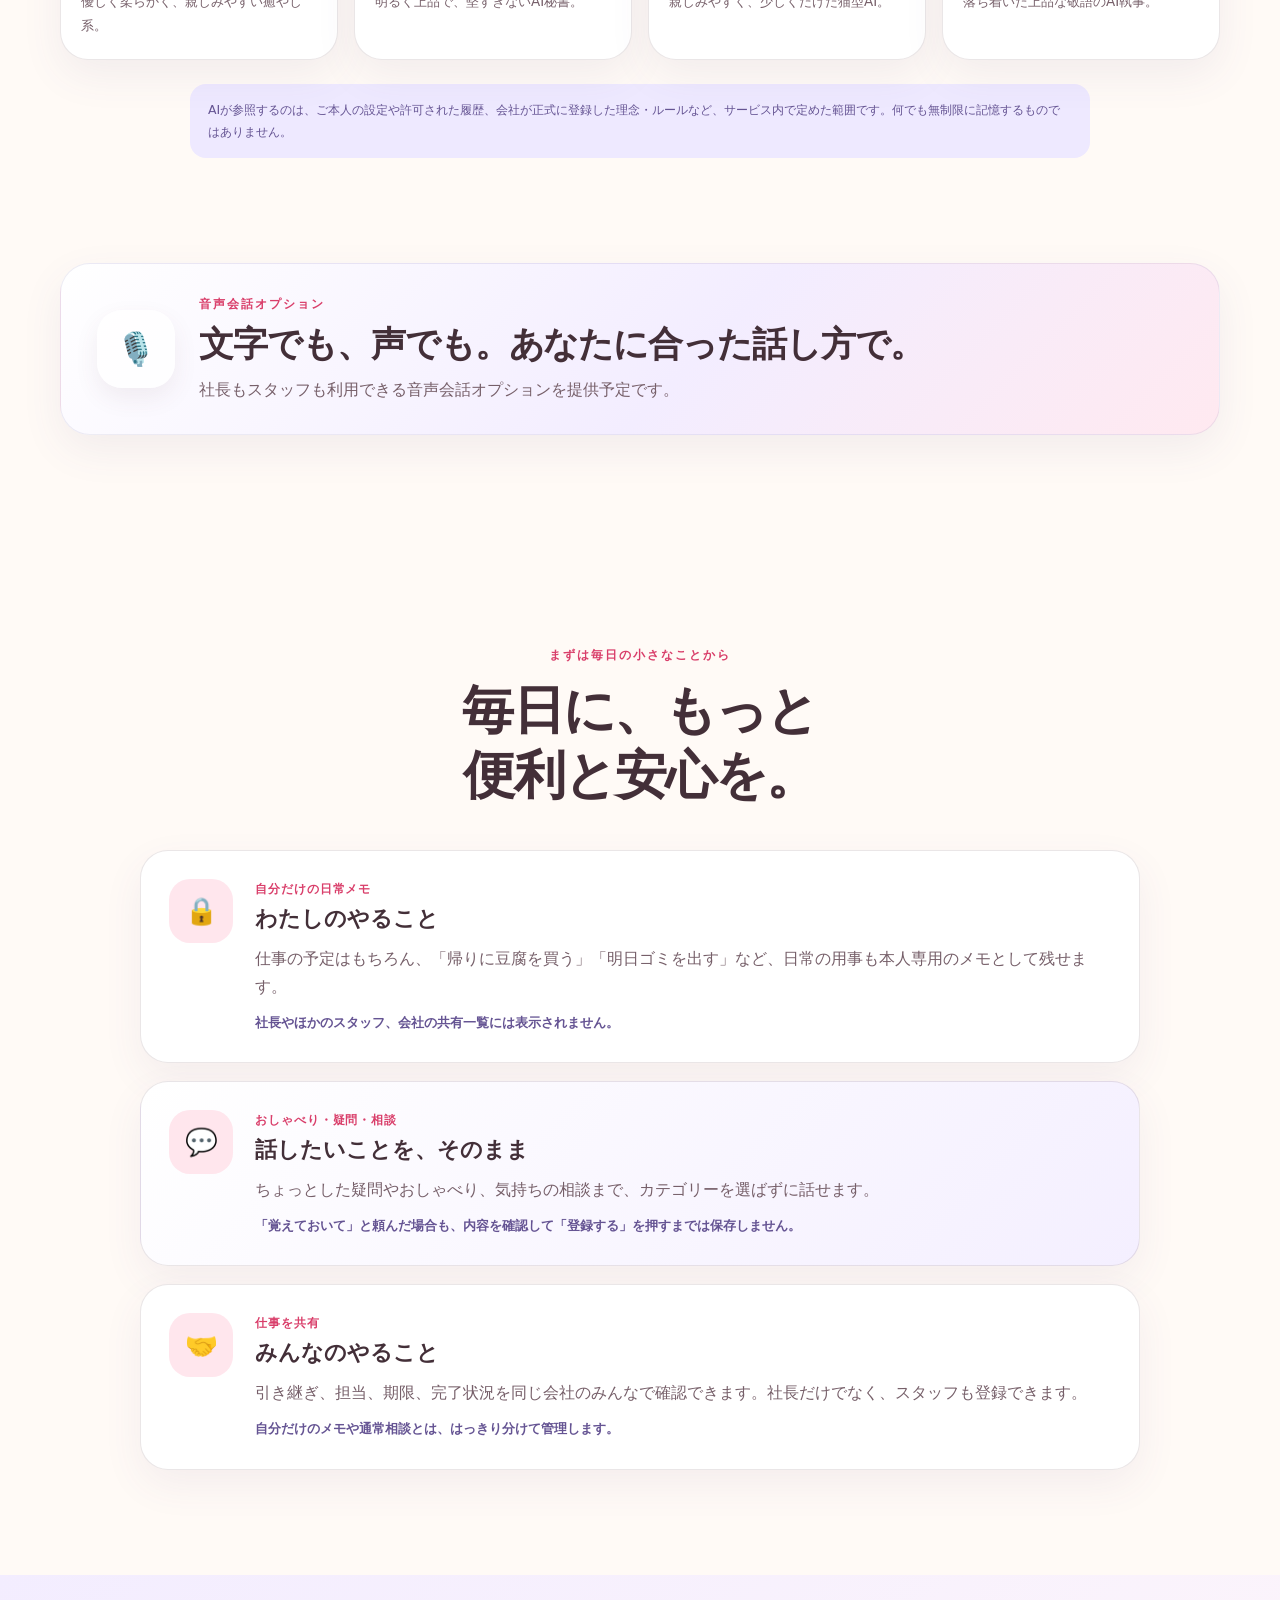
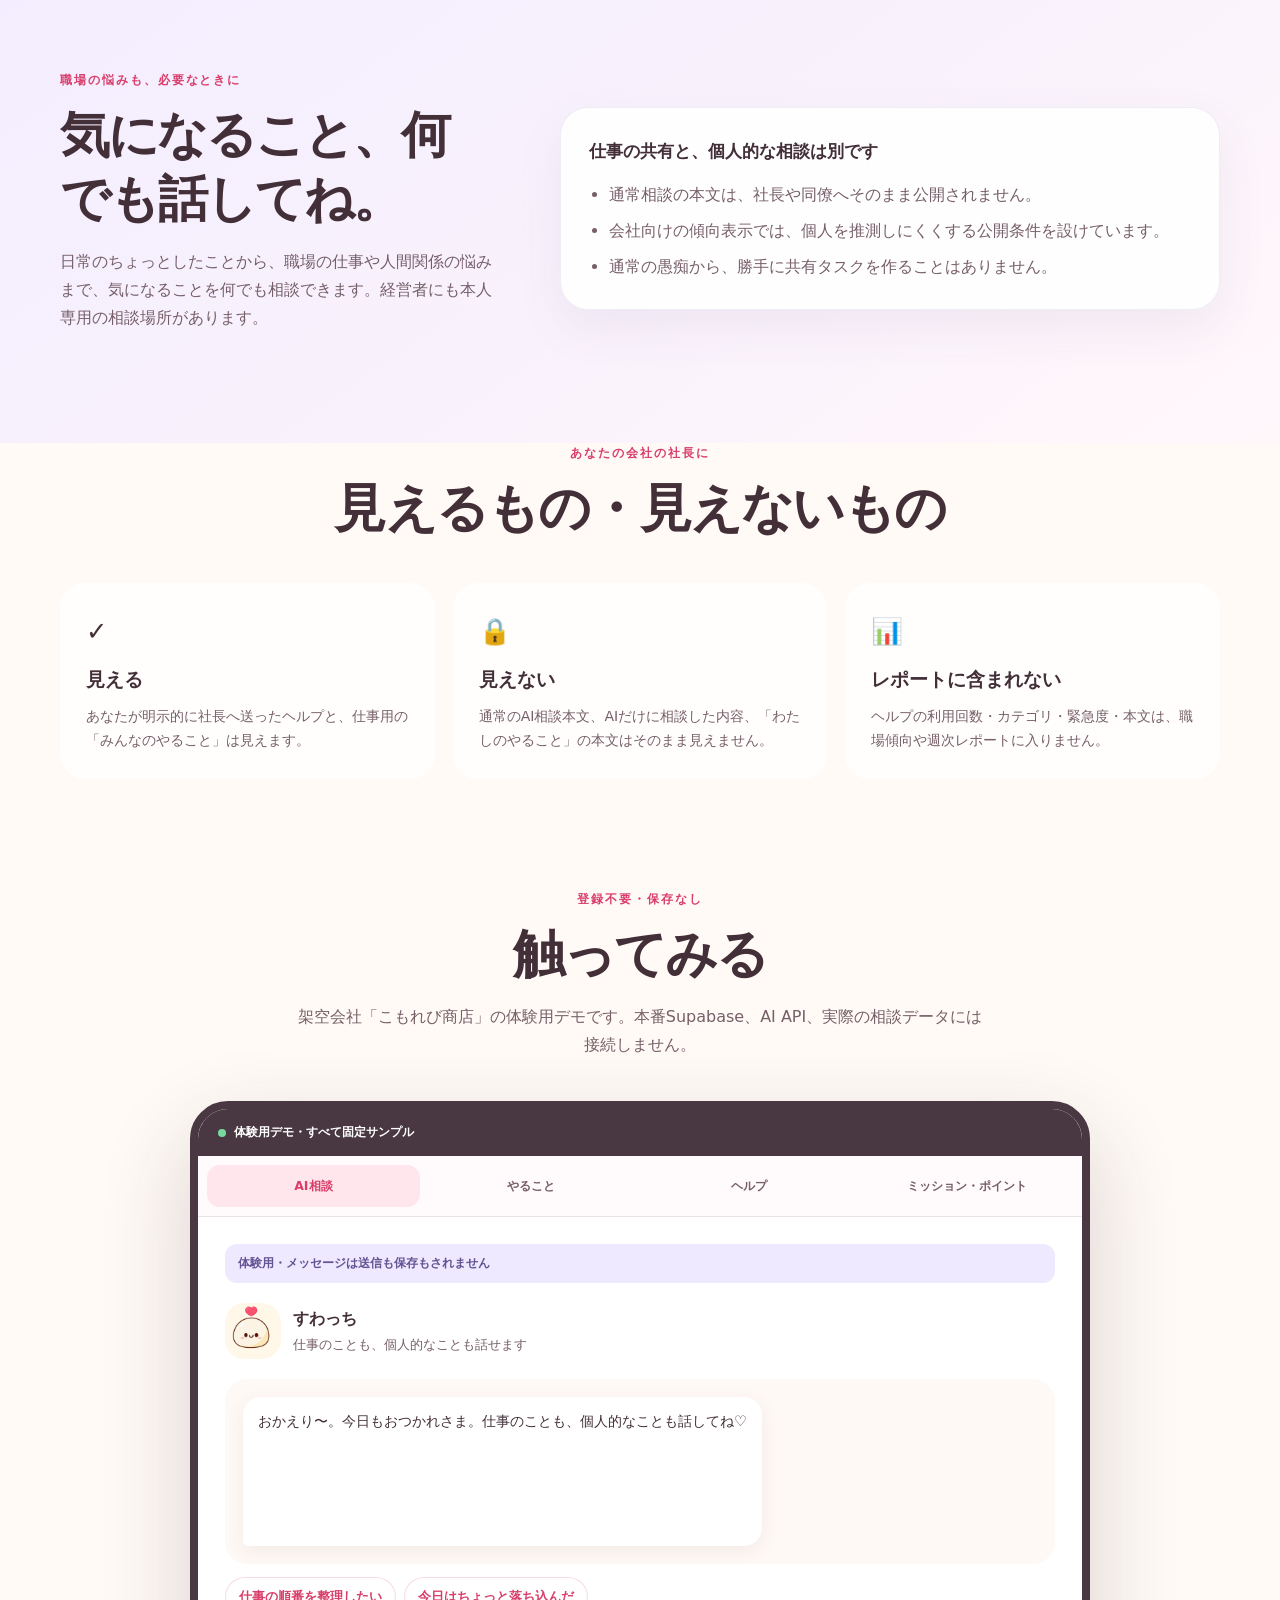
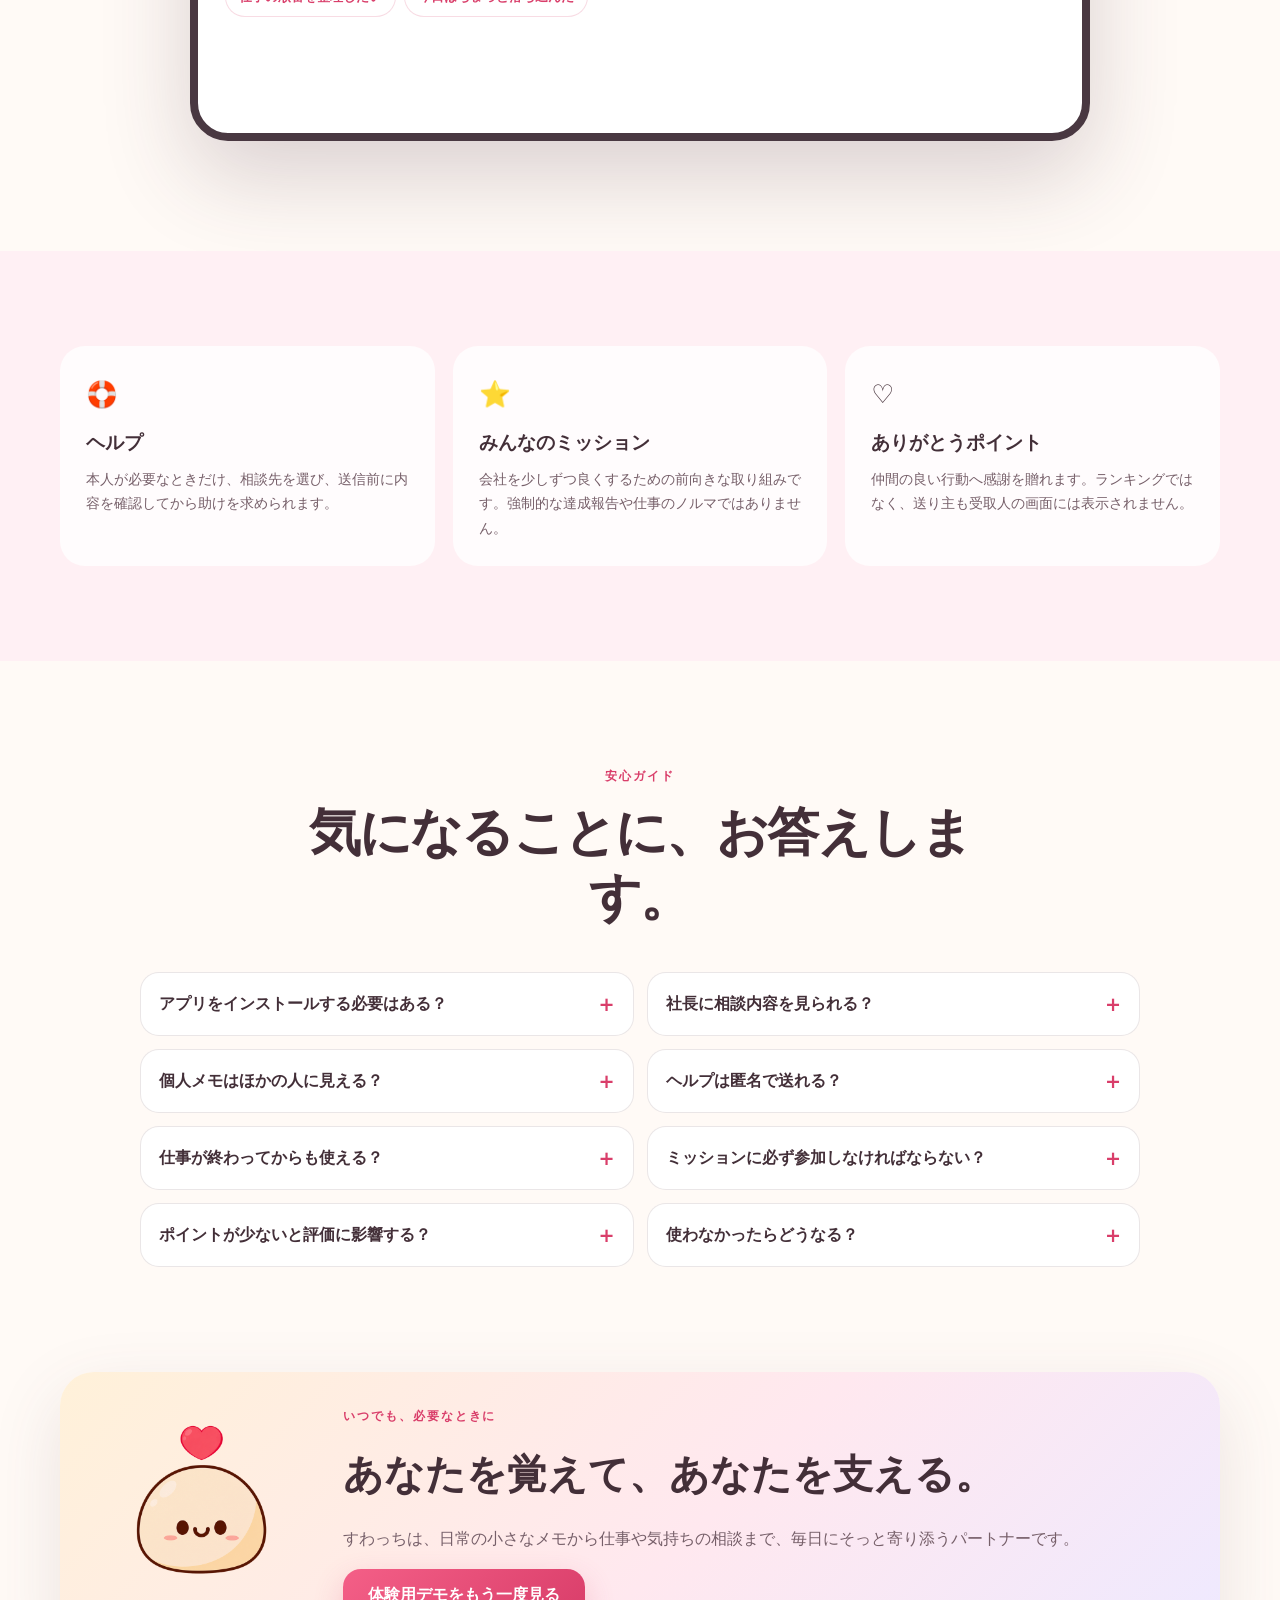
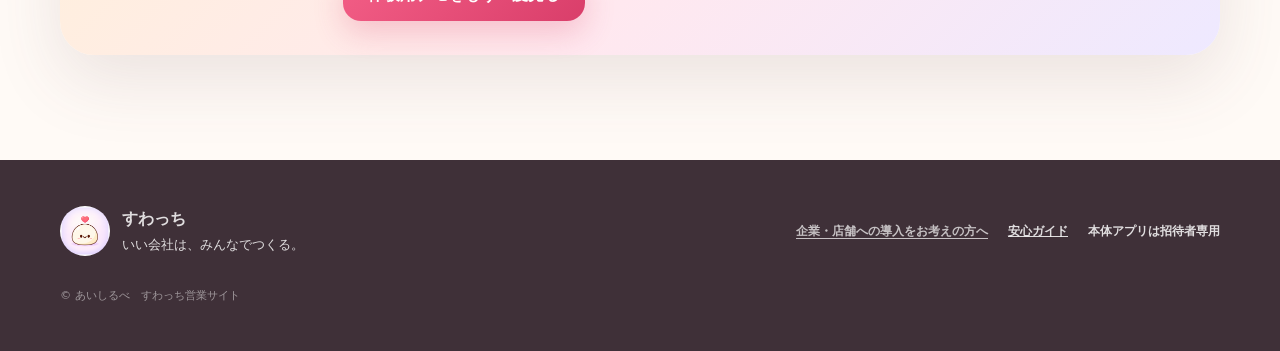
==== commit d06089ce: "Polish mobile heading line breaks" ====
--- a/public/staff/index.html
+++ b/public/staff/index.html
@@ -36,6 +36,7 @@
           <h1>あなたを覚えて、<br />あなたを支える。</h1>
           <p class="staff-hero-lead">毎日の「忘れたくない」も、<br />誰かに聞いてほしいことも。</p>
           <p class="staff-hero-note">ちょっとしたメモから、気軽なおしゃべりや相談まで。あなたが選んだAIパートナーが、毎日に寄り添います。</p>
+          <p class="careful-note"><strong>使うかどうかは自由です。</strong> 相談・ヘルプ・個人メモ・ミッション提案・ポイント送信は、必要なときだけ利用できます。</p>
           <div class="hero-actions">
             <a class="primary-cta" href="#staff-demo">触ってみる</a>
             <a class="secondary-cta" href="#staff-faq">安心ガイドを見る</a>
@@ -97,9 +98,18 @@
         <div class="section-shell staff-consult-layout">
           <div><p class="eyebrow">職場の悩みも、必要なときに</p><h2 class="mobile-balanced-heading"><span class="heading-line">気になること、</span><span class="heading-line">何でも話してね。</span></h2><p>日常のちょっとしたことから、職場の仕事や人間関係の悩みまで、気になることを何でも相談できます。経営者にも本人専用の相談場所があります。</p></div>
           <div class="staff-boundary-card">
-            <strong>仕事の共有と、個人的な相談は別です</strong>
+            <strong><span class="copy-line">仕事の共有と、</span><span class="copy-line">個人的な相談は別です</span></strong>
             <ul><li>通常相談の本文は、社長や同僚へそのまま公開されません。</li><li>会社向けの傾向表示では、個人を推測しにくくする公開条件を設けています。</li><li>通常の愚痴から、勝手に共有タスクを作ることはありません。</li></ul>
           </div>
+        </div>
+      </section>
+
+      <section class="section-shell" aria-labelledby="staff-visibility-title">
+        <div class="section-heading centered"><p class="eyebrow">あなたの会社の社長に</p><h2 id="staff-visibility-title"><span class="copy-line">見えるもの・</span><span class="copy-line">見えないもの</span></h2></div>
+        <div class="staff-more-grid">
+          <article><span>✓</span><h3>見える</h3><p>あなたが明示的に社長へ送ったヘルプと、仕事用の「みんなのやること」は見えます。</p></article>
+          <article><span>🔒</span><h3>見えない</h3><p>通常のAI相談本文、AIだけに相談した内容、「わたしのやること」の本文はそのまま見えません。</p></article>
+          <article><span>📊</span><h3>レポートに含まれない</h3><p>ヘルプの利用回数・カテゴリ・緊急度・本文は、職場傾向や週次レポートに入りません。</p></article>
         </div>
       </section>
 
@@ -114,7 +124,7 @@
           <div class="demo-tabs staff-demo-tabs" role="tablist" aria-label="体験できる機能">
             <button role="tab" aria-selected="true" data-staff-demo-tab="chat">AI相談</button>
             <button role="tab" aria-selected="false" data-staff-demo-tab="tasks">やること</button>
-            <button role="tab" aria-selected="false" data-staff-demo-tab="opinion">ご意見</button>
+            <button role="tab" aria-selected="false" data-staff-demo-tab="help">ヘルプ</button>
             <button role="tab" aria-selected="false" data-staff-demo-tab="mission">ミッション・ポイント</button>
           </div>
 
@@ -133,15 +143,14 @@
             <div class="staff-task-chat-example"><span>チャットから登録</span><p>「帰りに豆腐を買うのを覚えておいて」</p><button id="staff-task-draft" class="demo-button" type="button">登録案を見る</button><div id="staff-task-draft-card" class="task-draft-card" hidden></div></div>
           </div>
 
-          <div class="demo-panel" data-staff-demo-panel="opinion" hidden>
-            <div class="sample-banner">体験用・ご意見は送信されません</div>
-            <h3>会社へ伝えたいときだけ使えます</h3>
-            <p>匿名または記名を自分で選び、会社からの返事をこの画面で受け取るイメージです。</p>
-            <div class="demo-form-row"><label><input type="radio" name="staff-demo-name" checked /> 匿名で送る</label><label><input type="radio" name="staff-demo-name" /> 名前を伝える</label></div>
-            <textarea rows="4" aria-label="体験用のご意見">朝礼の連絡事項を、あとから確認できるようにしてほしいです。</textarea>
-            <button id="staff-opinion-send" class="demo-button" type="button">送信を体験</button>
-            <div id="staff-opinion-result" class="demo-result" hidden></div>
-            <p class="careful-note">匿名を選ぶと名前は表示されません。ただし、文章や具体的な状況から本人が推測される可能性があります。</p>
+          <div class="demo-panel" data-staff-demo-panel="help" hidden>
+            <div class="sample-banner">体験用・相談は送信も保存もされません</div>
+            <h3><span class="copy-line">必要なときだけ、</span><span class="copy-line">相談先を選べます</span></h3>
+            <label>相談先<select id="staff-help-destination"><option>まずはAIに相談する</option><option>責任者に伝える</option><option>社長に直接伝える</option><option>社内の人には相談しにくい</option></select></label>
+            <label>緊急度<select><option>まずは相談したい</option><option>できるだけ早く対応してほしい</option><option>今すぐ助けが必要</option></select></label>
+            <button id="staff-help-preview" class="demo-button" type="button">送信前の確認を体験</button>
+            <div id="staff-help-result" class="demo-result" hidden></div>
+            <p class="careful-note">緊急度を選んでも自動通知や即時対応は行いません。差し迫った危険には110・119などを利用してください。</p>
           </div>
 
           <div class="demo-panel" data-staff-demo-panel="mission" hidden>
@@ -157,23 +166,23 @@
 
       <section class="staff-more-section">
         <div class="section-shell staff-more-grid">
-          <article><span>💌</span><h3>ご意見ポスト</h3><p>会社へ伝えたいことがある場合だけ、自分の意思で利用できます。匿名のまま追加返信もできます。</p></article>
+          <article><span>🛟</span><h3>ヘルプ</h3><p>本人が必要なときだけ、相談先を選び、送信前に内容を確認してから助けを求められます。</p></article>
           <article><span>⭐</span><h3>みんなのミッション</h3><p>会社を少しずつ良くするための前向きな取り組みです。強制的な達成報告や仕事のノルマではありません。</p></article>
           <article><span>♡</span><h3>ありがとうポイント</h3><p>仲間の良い行動へ感謝を贈れます。ランキングではなく、送り主も受取人の画面には表示されません。</p></article>
         </div>
       </section>
 
       <section id="staff-faq" class="section-shell staff-faq-section" aria-labelledby="staff-faq-title">
-        <div class="section-heading centered"><p class="eyebrow">安心ガイド</p><h2 id="staff-faq-title">気になることに、お答えします。</h2></div>
+        <div class="section-heading centered"><p class="eyebrow">安心ガイド</p><h2 id="staff-faq-title"><span class="copy-line">気になることに、</span><span class="copy-line">お答えします。</span></h2></div>
         <div class="staff-faq-grid">
           <details><summary>アプリをインストールする必要はある？</summary><p>ありません。ブラウザから利用できます。スマートフォンのホーム画面への追加は任意です。</p></details>
           <details><summary>社長に相談内容を見られる？</summary><p>通常相談の本文が社長や同僚へそのまま表示されることはありません。会社向けの傾向表示には、個人を推測しにくくする公開条件があります。</p></details>
           <details><summary>個人メモはほかの人に見える？</summary><p>「わたしのやること」は本人専用です。社長、ほかのスタッフ、運営者にも本文は表示されません。</p></details>
-          <details><summary>匿名ポストは本当に匿名？</summary><p>匿名を選ぶと名前は会社へ表示されません。ただし、文章や出来事の内容から本人が推測される可能性はあります。書く内容を確認してから送信してください。</p></details>
+          <details><summary>ヘルプは匿名で送れる？</summary><p>会社の設定で許可された相談項目では、匿名の一次相談を選べます。ただし、文章や出来事の内容から本人が推測される可能性があります。送信前に内容と相手を確認してください。</p></details>
           <details><summary>仕事が終わってからも使える？</summary><p>ブラウザから開ける時間であれば利用できます。勤務時間外の利用を強制する機能や、外部通知を強制する機能はありません。職場のルールと無理のない範囲で利用してください。</p></details>
           <details><summary>ミッションに必ず参加しなければならない？</summary><p>アプリ上は、強制参加や強制的な達成報告を求める仕組みではありません。会社独自の運用がある場合は、その案内も確認してください。</p></details>
           <details><summary>ポイントが少ないと評価に影響する？</summary><p>アプリがポイント数だけで人事評価を自動決定することはありません。会社での扱いが気になる場合は、導入時の運用ルールを確認してください。</p></details>
-          <details><summary>使わなかったらどうなる？</summary><p>相談、個人メモ、ご意見、ミッション提案、ポイント送信は必要なときに使う機能です。使わなかったことだけを理由にアプリが評価を下げることはありません。</p></details>
+          <details><summary>使わなかったらどうなる？</summary><p>相談、個人メモ、ヘルプ、ミッション提案、ポイント送信は必要なときに使う機能です。使わなかったことだけを理由にアプリが評価を下げることはありません。</p></details>
         </div>
       </section>
 
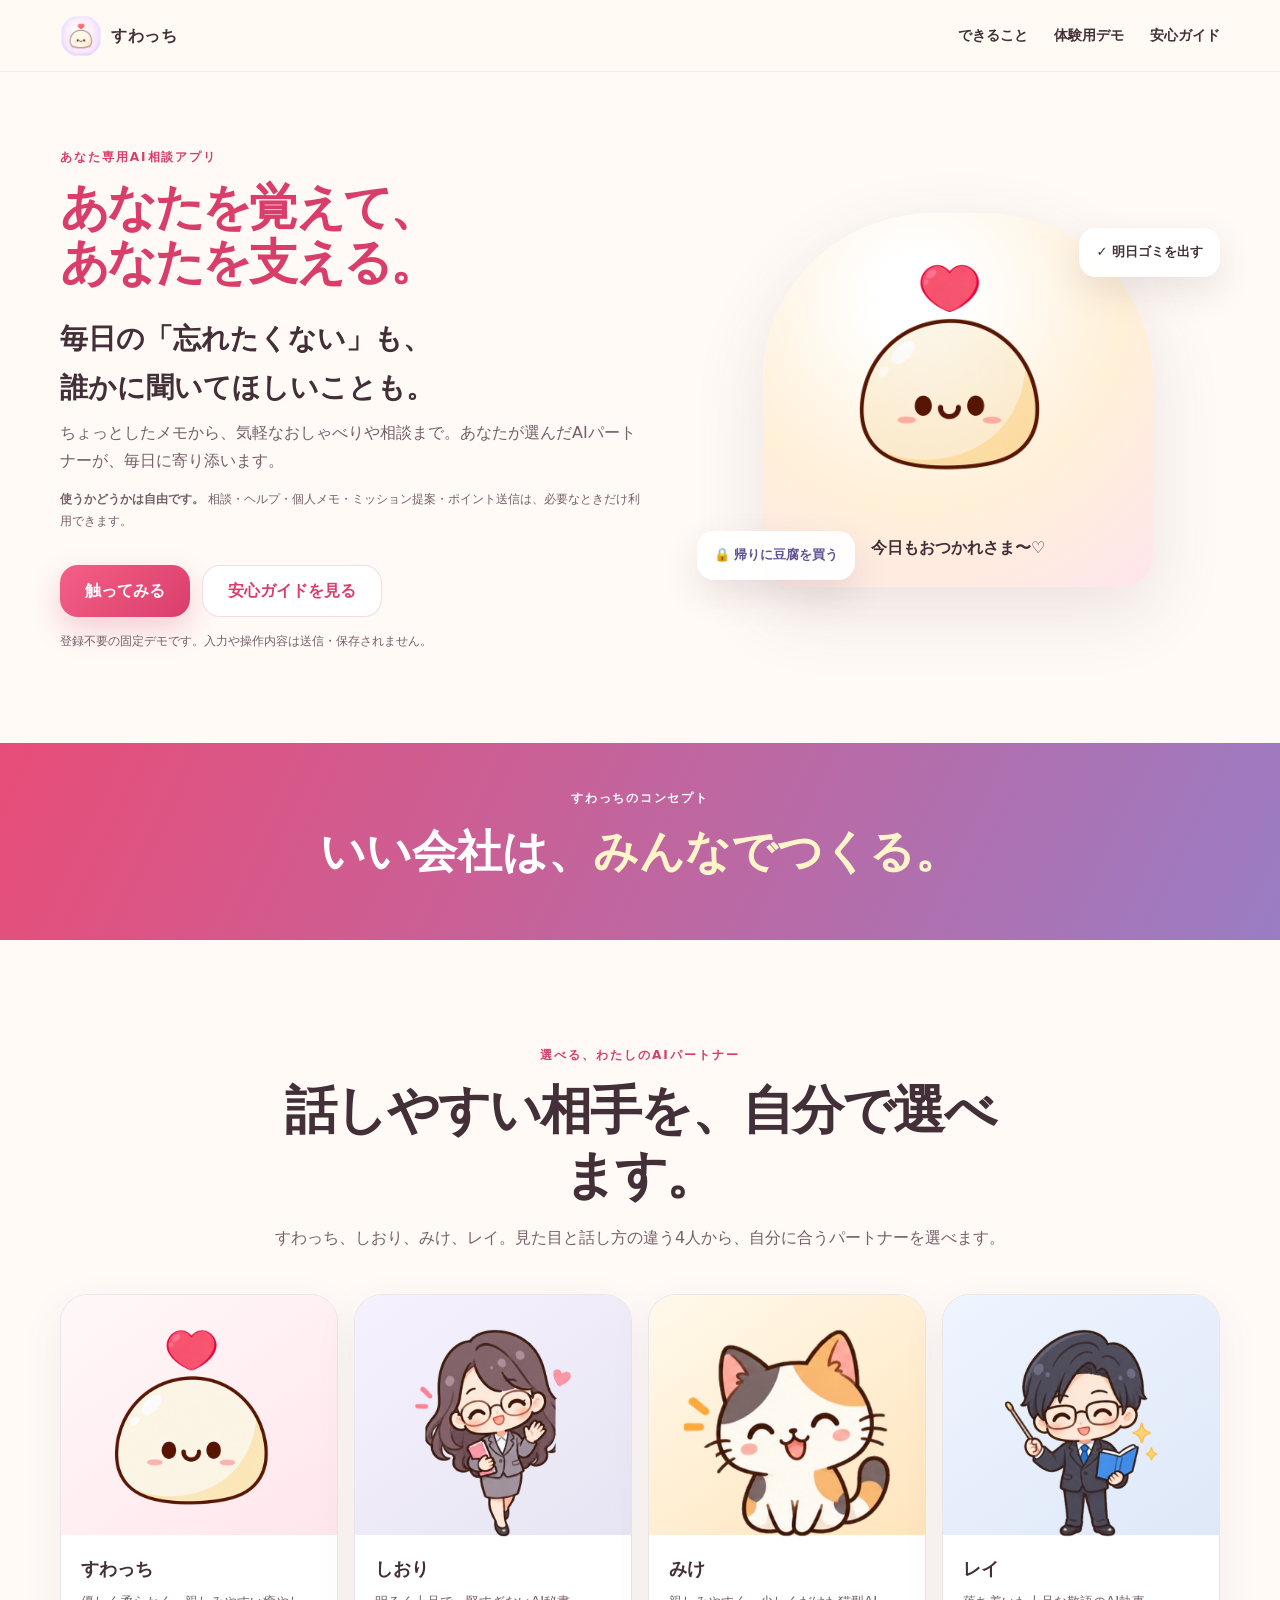
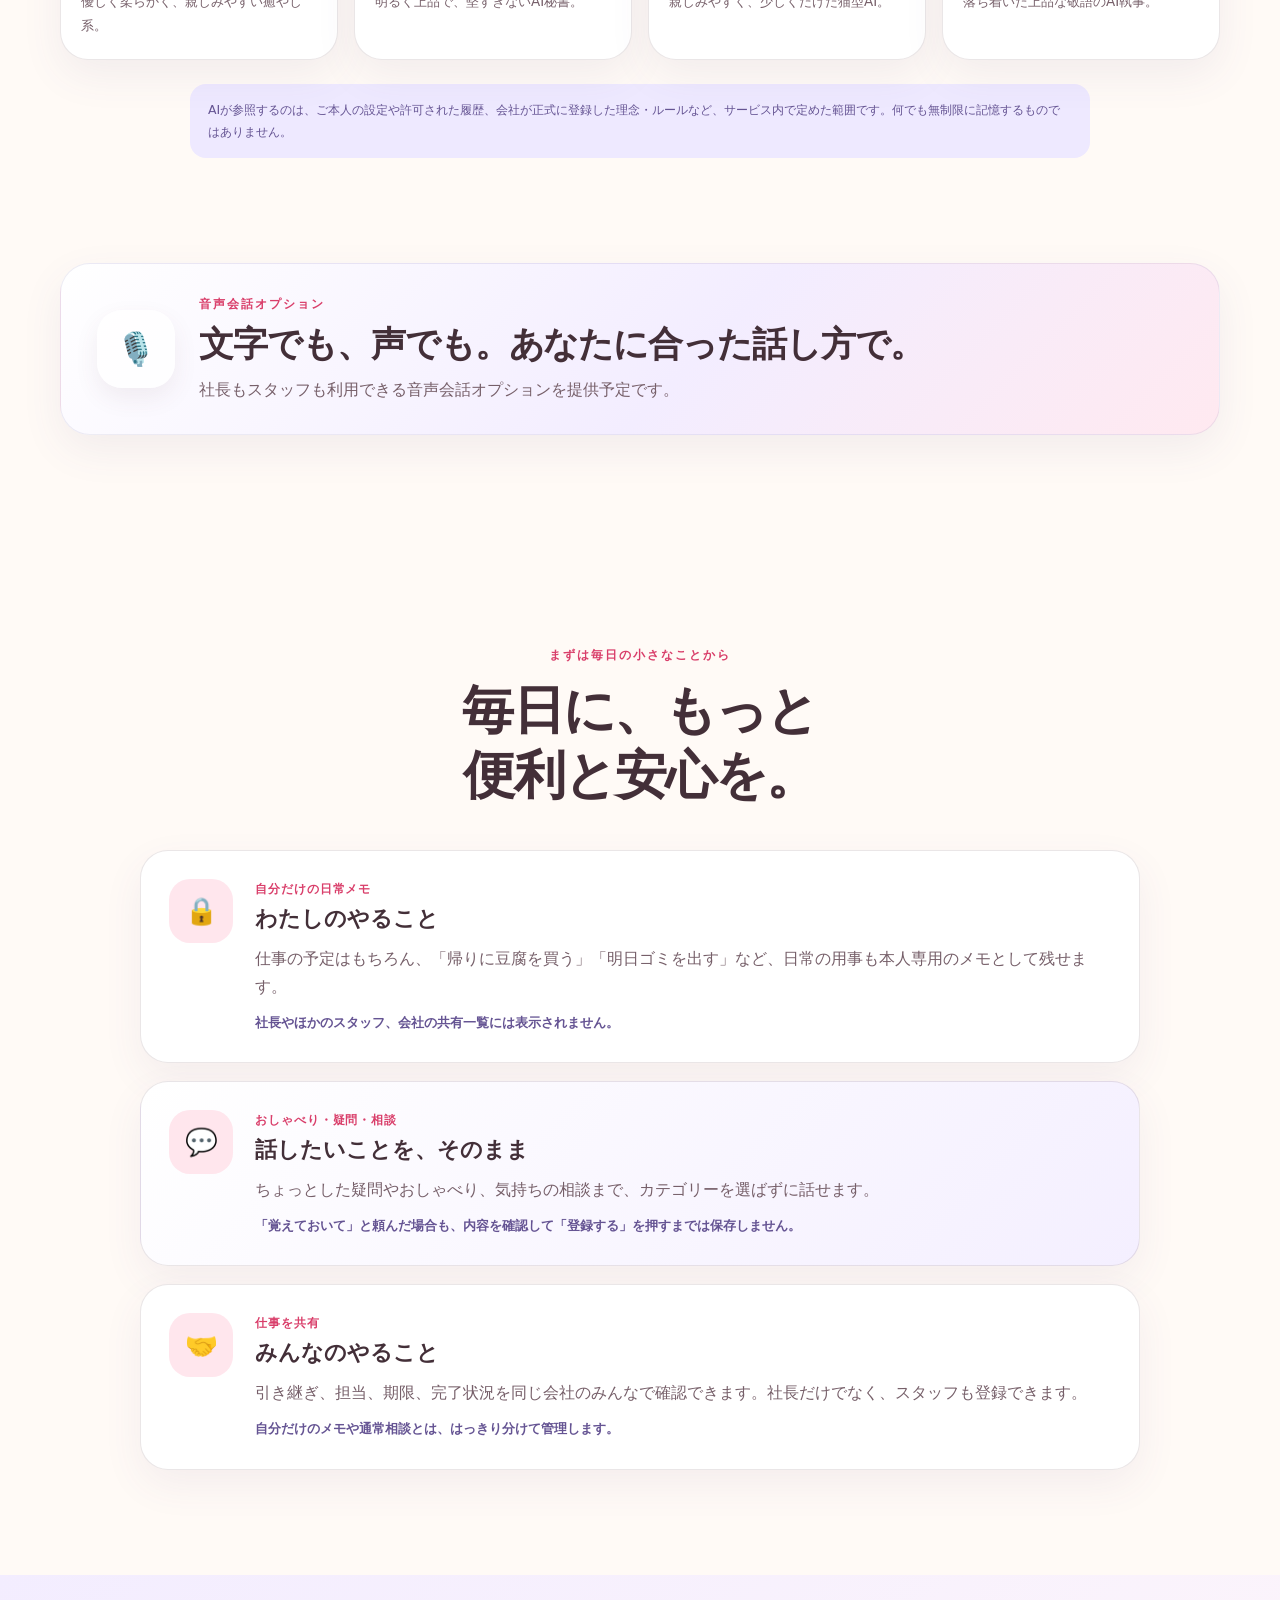
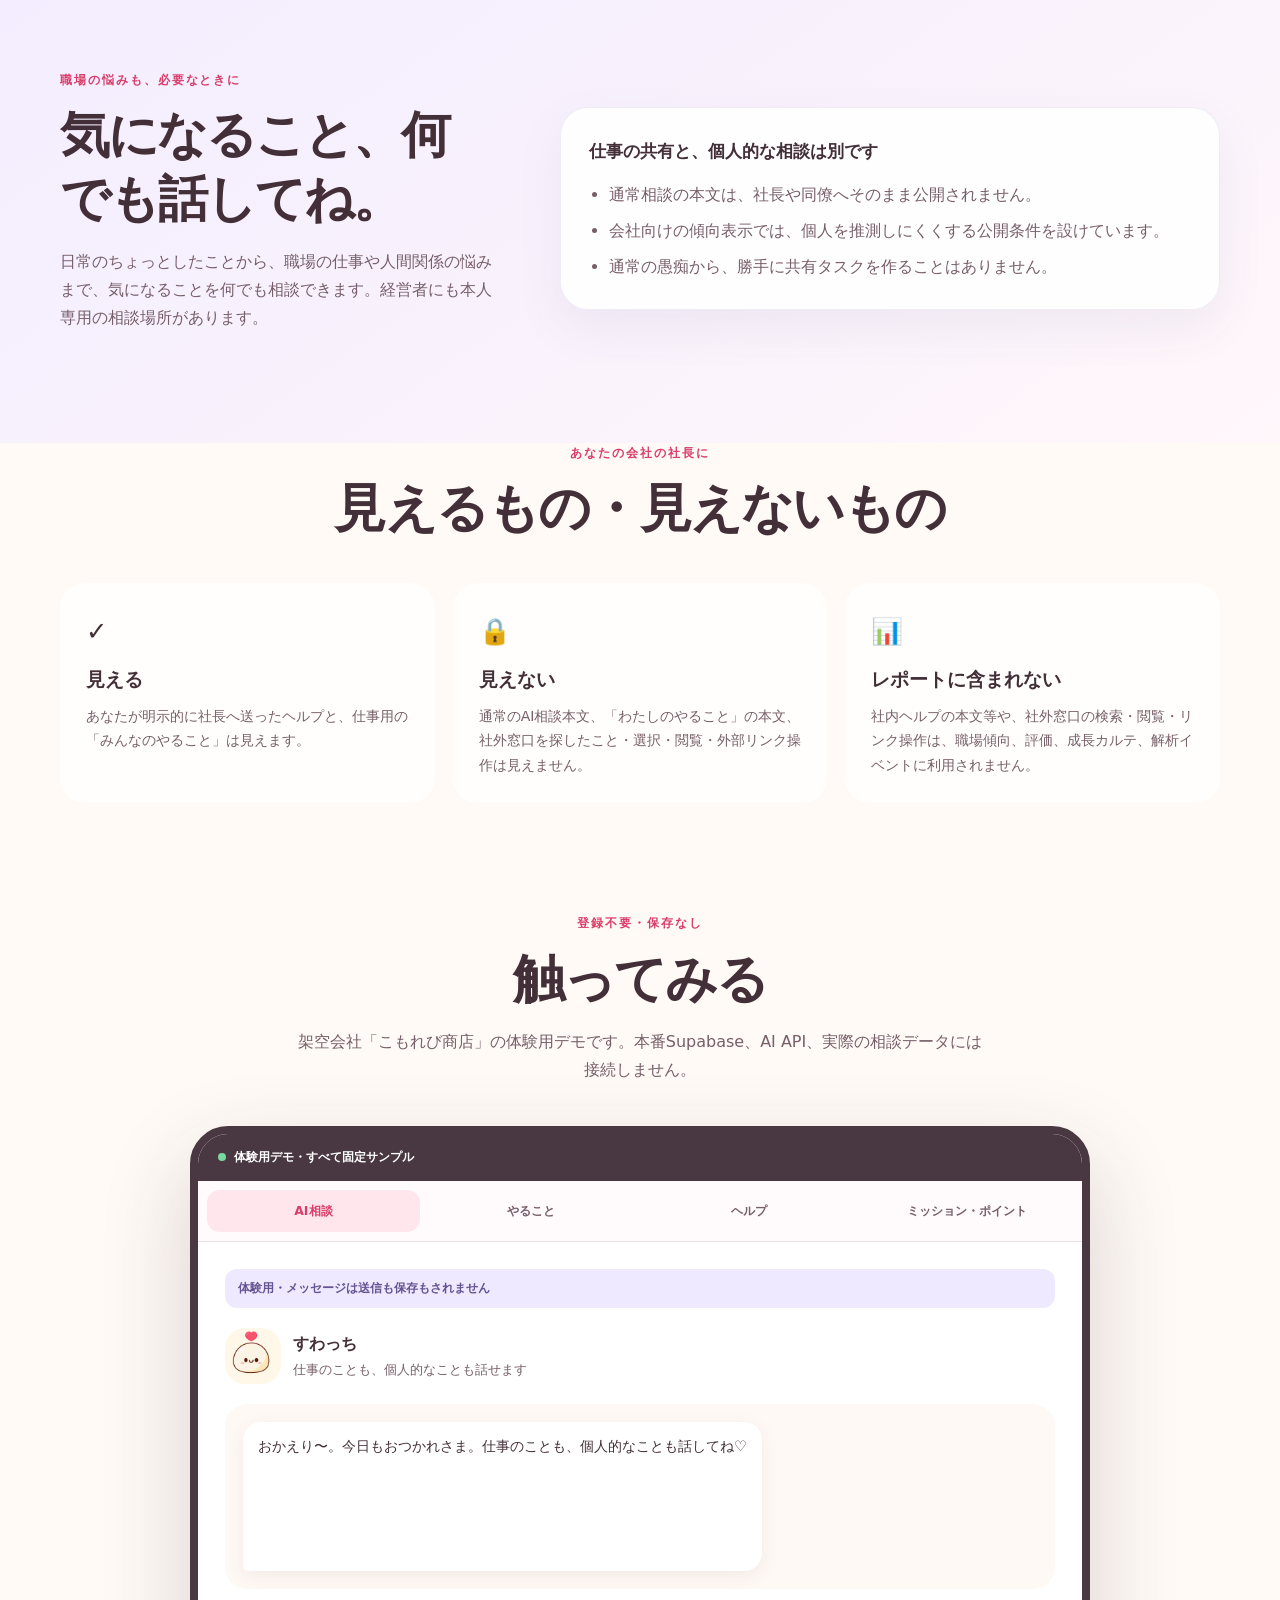
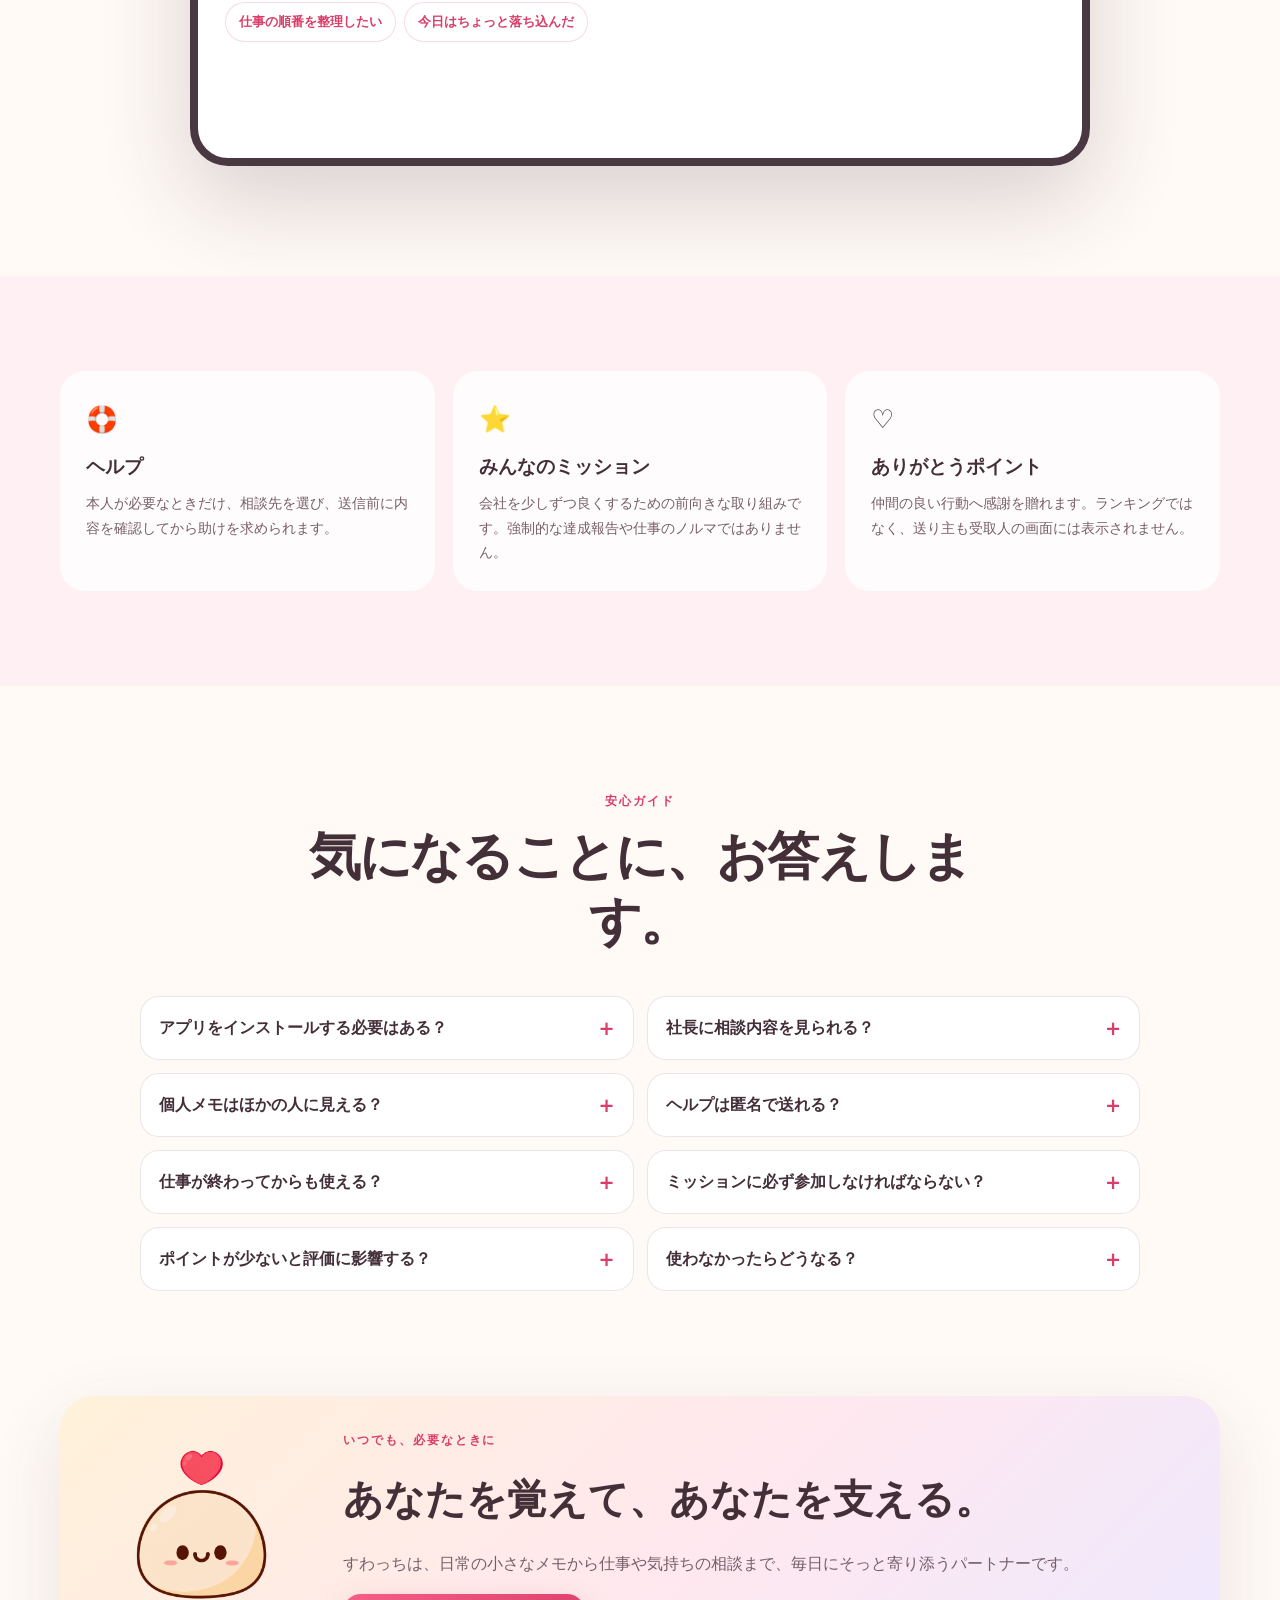
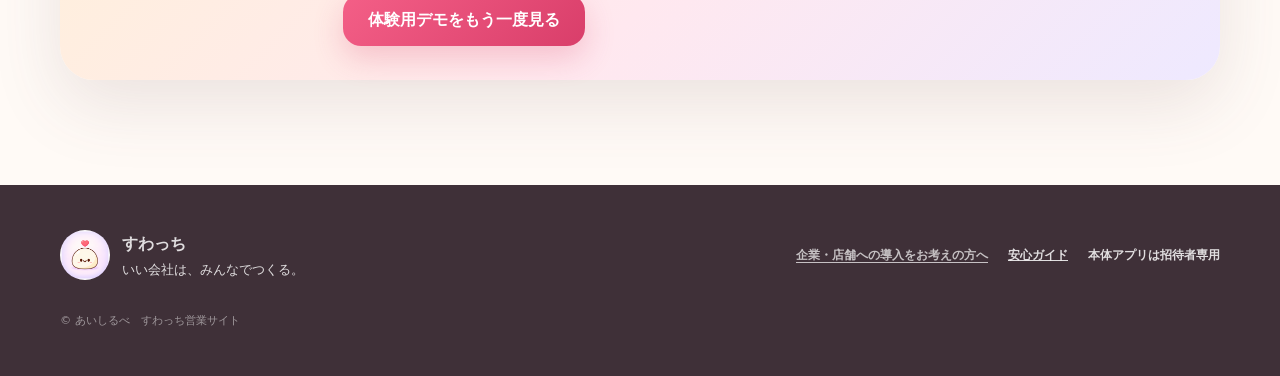
==== commit 51014a61: "Add external support finder demos" ====
--- a/public/staff/index.html
+++ b/public/staff/index.html
@@ -13,7 +13,8 @@
     <meta property="og:image" content="../assets/icon-512.png" />
     <link rel="icon" href="../assets/icon-192.png" />
     <link rel="apple-touch-icon" href="../assets/apple-touch-icon.png" />
-    <link rel="stylesheet" href="../styles.css?v=20261016-1" />
+    <link rel="stylesheet" href="../styles.css?v=20261016-2" />
+    <script src="../support-directory.js?v=20261016-1" defer></script>
     <script src="./staff-demo.js" defer></script>
   </head>
   <body class="staff-page">
@@ -108,8 +109,8 @@
         <div class="section-heading centered"><p class="eyebrow">あなたの会社の社長に</p><h2 id="staff-visibility-title"><span class="copy-line">見えるもの・</span><span class="copy-line">見えないもの</span></h2></div>
         <div class="staff-more-grid">
           <article><span>✓</span><h3>見える</h3><p>あなたが明示的に社長へ送ったヘルプと、仕事用の「みんなのやること」は見えます。</p></article>
-          <article><span>🔒</span><h3>見えない</h3><p>通常のAI相談本文、AIだけに相談した内容、「わたしのやること」の本文はそのまま見えません。</p></article>
-          <article><span>📊</span><h3>レポートに含まれない</h3><p>ヘルプの利用回数・カテゴリ・緊急度・本文は、職場傾向や週次レポートに入りません。</p></article>
+          <article><span>🔒</span><h3>見えない</h3><p>通常のAI相談本文、「わたしのやること」の本文、社外窓口を探したこと・選択・閲覧・外部リンク操作は見えません。</p></article>
+          <article><span>📊</span><h3>レポートに含まれない</h3><p>社内ヘルプの本文等や、社外窓口の検索・閲覧・リンク操作は、職場傾向、評価、成長カルテ、解析イベントに利用されません。</p></article>
         </div>
       </section>
 
@@ -146,11 +147,21 @@
           <div class="demo-panel" data-staff-demo-panel="help" hidden>
             <div class="sample-banner">体験用・相談は送信も保存もされません</div>
             <h3><span class="copy-line">必要なときだけ、</span><span class="copy-line">相談先を選べます</span></h3>
-            <label>相談先<select id="staff-help-destination"><option>まずはAIに相談する</option><option>責任者に伝える</option><option>社長に直接伝える</option><option>社内の人には相談しにくい</option></select></label>
-            <label>緊急度<select><option>まずは相談したい</option><option>できるだけ早く対応してほしい</option><option>今すぐ助けが必要</option></select></label>
-            <button id="staff-help-preview" class="demo-button" type="button">送信前の確認を体験</button>
-            <div id="staff-help-result" class="demo-result" hidden></div>
-            <p class="careful-note">緊急度を選んでも自動通知や即時対応は行いません。差し迫った危険には110・119などを利用してください。</p>
+            <label>相談先<select id="staff-help-destination"><option value="">相談先を選んでください</option><option value="responsible">責任者に伝える</option><option value="president">社長に直接伝える</option><option value="external">社外の相談窓口を探す</option></select></label>
+            <div id="staff-help-internal" hidden>
+              <label>緊急度<select><option>まずは相談したい</option><option>できるだけ早く対応してほしい</option><option>今すぐ助けが必要</option></select></label>
+              <button id="staff-help-preview" class="demo-button" type="button">送信前の確認を体験</button>
+              <div id="staff-help-result" class="demo-result" hidden></div>
+              <p class="careful-note">社内への連絡は、本人が宛先・送信内容・名前の扱いを確認してから送信します。緊急度を選んでも自動通知や即時対応は行いません。差し迫った危険には110・119などを利用してください。</p>
+            </div>
+            <div id="staff-help-external" hidden>
+              <div class="external-support-finder" data-support-finder data-support-role="staff">
+                <p class="external-support-intro">実際の外部窓口へ移動するリンクです。体験用デモから社内通知・相談送信・相談データ保存は行いません。</p>
+                <div data-support-picker><label>相談内容<select data-support-category></select></label><label>都道府県<select data-support-prefecture></select></label><button class="demo-button" type="button" data-support-search>窓口を表示</button></div>
+                <p class="external-support-privacy">社外の相談窓口を探したことや、選んだ相談内容は、社内の他の人には通知されません。相談先への連絡は、ご本人の操作で行います。</p>
+                <div data-support-results hidden><p data-support-region-note class="careful-note"></p><div data-support-list class="support-resource-list"></div><button class="demo-button support-back" type="button" data-support-back>← 選び直す</button></div>
+              </div>
+            </div>
           </div>
 
           <div class="demo-panel" data-staff-demo-panel="mission" hidden>
--- a/public/styles.css
+++ b/public/styles.css
@@ -162,6 +162,27 @@
 .demo-panel > label { display: block; margin: 12px 0; font-size: .84rem; font-weight: 800; }
 .demo-panel select { margin-top: 5px; padding: 10px; }
 .point-chip { display: inline-block; padding: 8px 13px; border-radius: 99px; color: var(--pink-deep); background: var(--pink-soft); font-weight: 900; }
+.help-demo-role { margin: 4px 0 10px; }
+#demo-help-internal > label, #staff-help-internal > label { display: block; margin: 12px 0; font-size: .84rem; font-weight: 800; }
+.external-support-finder { display: grid; gap: 14px; margin-top: 14px; padding: 16px; border: 1px solid var(--line); border-radius: 18px; background: #fffafc; }
+.external-support-intro, .external-support-privacy { margin: 0; font-size: .8rem; line-height: 1.7; }
+.external-support-privacy { padding: 12px 13px; border-radius: 13px; color: #5d4f75; background: var(--lavender); font-weight: 750; }
+[data-support-picker] { display: grid; gap: 12px; }
+[data-support-picker] label { display: grid; gap: 6px; font-size: .84rem; font-weight: 800; }
+[data-support-picker] .demo-button { margin-top: 0; }
+.support-resource-list { display: grid; gap: 14px; }
+.support-resource-card { display: grid; gap: 12px; padding: 15px; border: 1px solid var(--line); border-radius: 17px; background: #fff; }
+.support-resource-heading { display: flex; align-items: flex-start; justify-content: space-between; gap: 10px; }
+.support-resource-heading h3 { margin: 0; font-size: .94rem; line-height: 1.45; }
+.support-resource-heading span { flex: 0 0 auto; padding: 3px 8px; border-radius: 999px; color: var(--purple); background: var(--lavender); font-size: .65rem; font-weight: 800; }
+.support-resource-card dl { display: grid; grid-template-columns: 7.2em minmax(0, 1fr); gap: 7px 9px; margin: 0; }
+.support-resource-card dt { color: var(--muted); font-size: .7rem; font-weight: 800; }
+.support-resource-card dd { margin: 0; overflow-wrap: anywhere; font-size: .75rem; line-height: 1.55; }
+.support-resource-actions { display: grid; grid-template-columns: repeat(2, minmax(0, 1fr)); gap: 8px; }
+.support-action { display: inline-flex; align-items: center; justify-content: center; min-height: 44px; padding: 9px 10px; border: 1px solid rgba(217,62,106,.2); border-radius: 12px; color: var(--pink-deep); background: #fff; font-size: .72rem; font-weight: 800; text-align: center; text-decoration: none; }
+.support-action--phone { color: #fff; background: var(--pink-deep); }
+.support-verified { color: var(--muted); font-size: .65rem; line-height: 1.55; }
+.support-back { width: 100%; min-height: 44px; margin-top: 14px; }
 
 .trial-section { padding-block: 105px; color: #fff; background: linear-gradient(120deg, #554358, #7c6898); }
 .trial-layout { display: grid; grid-template-columns: 1fr .85fr; align-items: center; gap: 70px; }
@@ -363,6 +384,12 @@
   .demo-panel { padding: 18px 14px 23px; }
   .demo-role-switch { display: flex; }
   .demo-role-switch button { flex: 1; }
+  .external-support-finder { padding: 13px; }
+  .support-resource-heading { display: grid; }
+  .support-resource-heading span { justify-self: start; }
+  .support-resource-card dl { grid-template-columns: 1fr; gap: 2px; }
+  .support-resource-card dd { margin-bottom: 7px; }
+  .support-resource-actions { grid-template-columns: 1fr; }
   .sample-bars > div { grid-template-columns: 68px 1fr 40px; }
   .trial-card { padding: 25px 20px; }
   .trial-card ul { columns: 1; }
